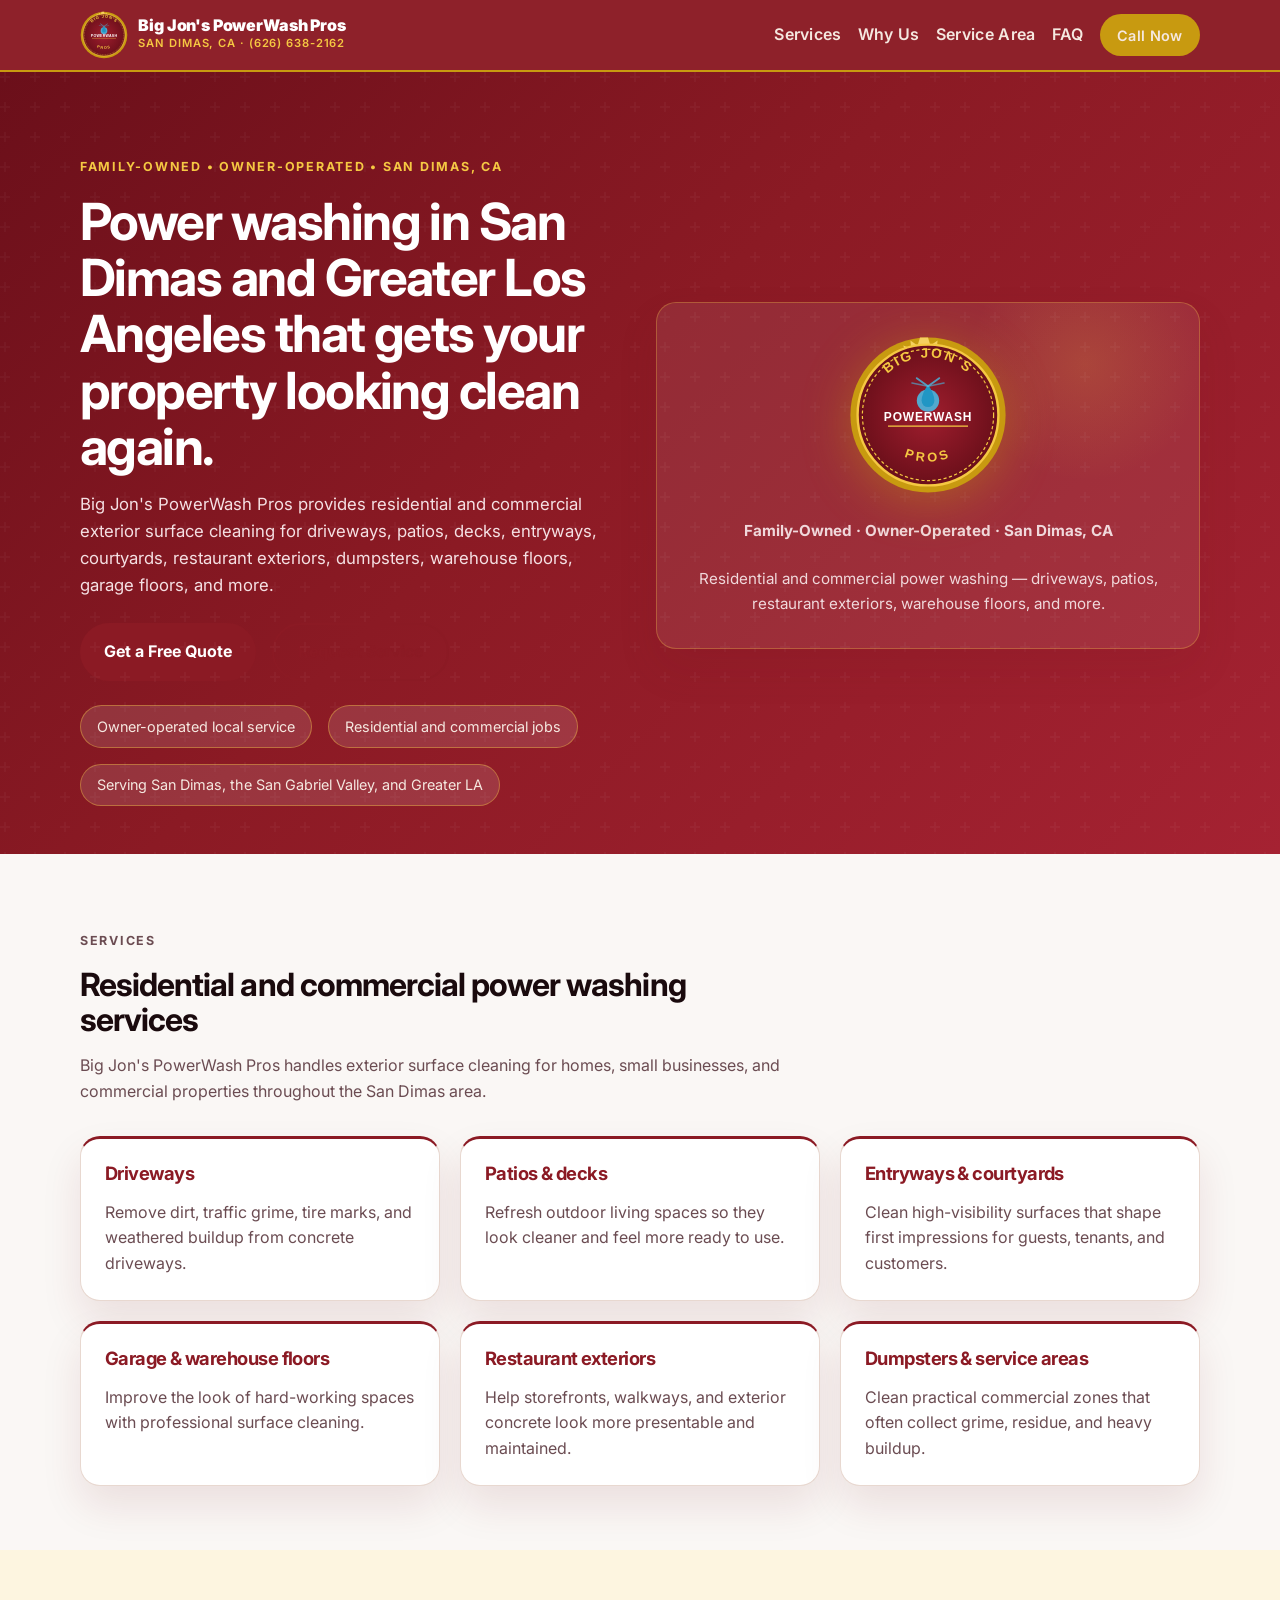
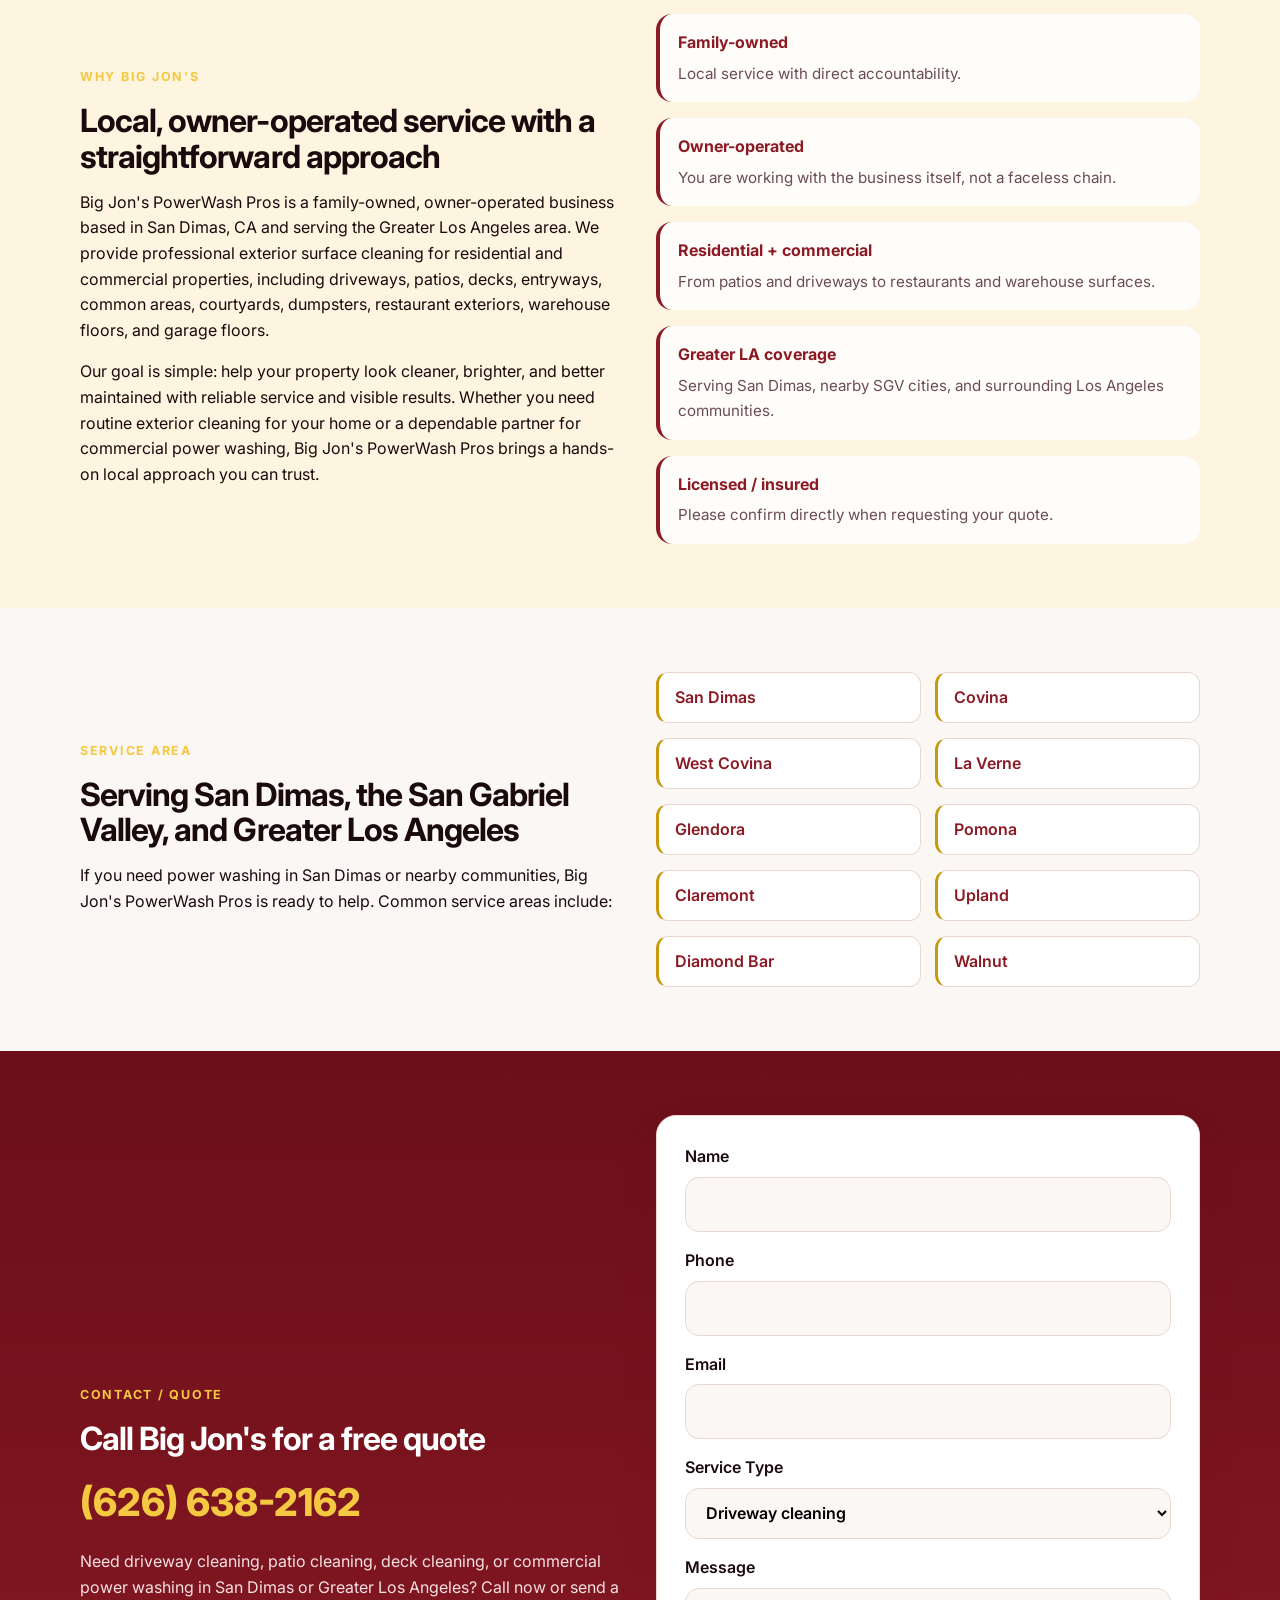
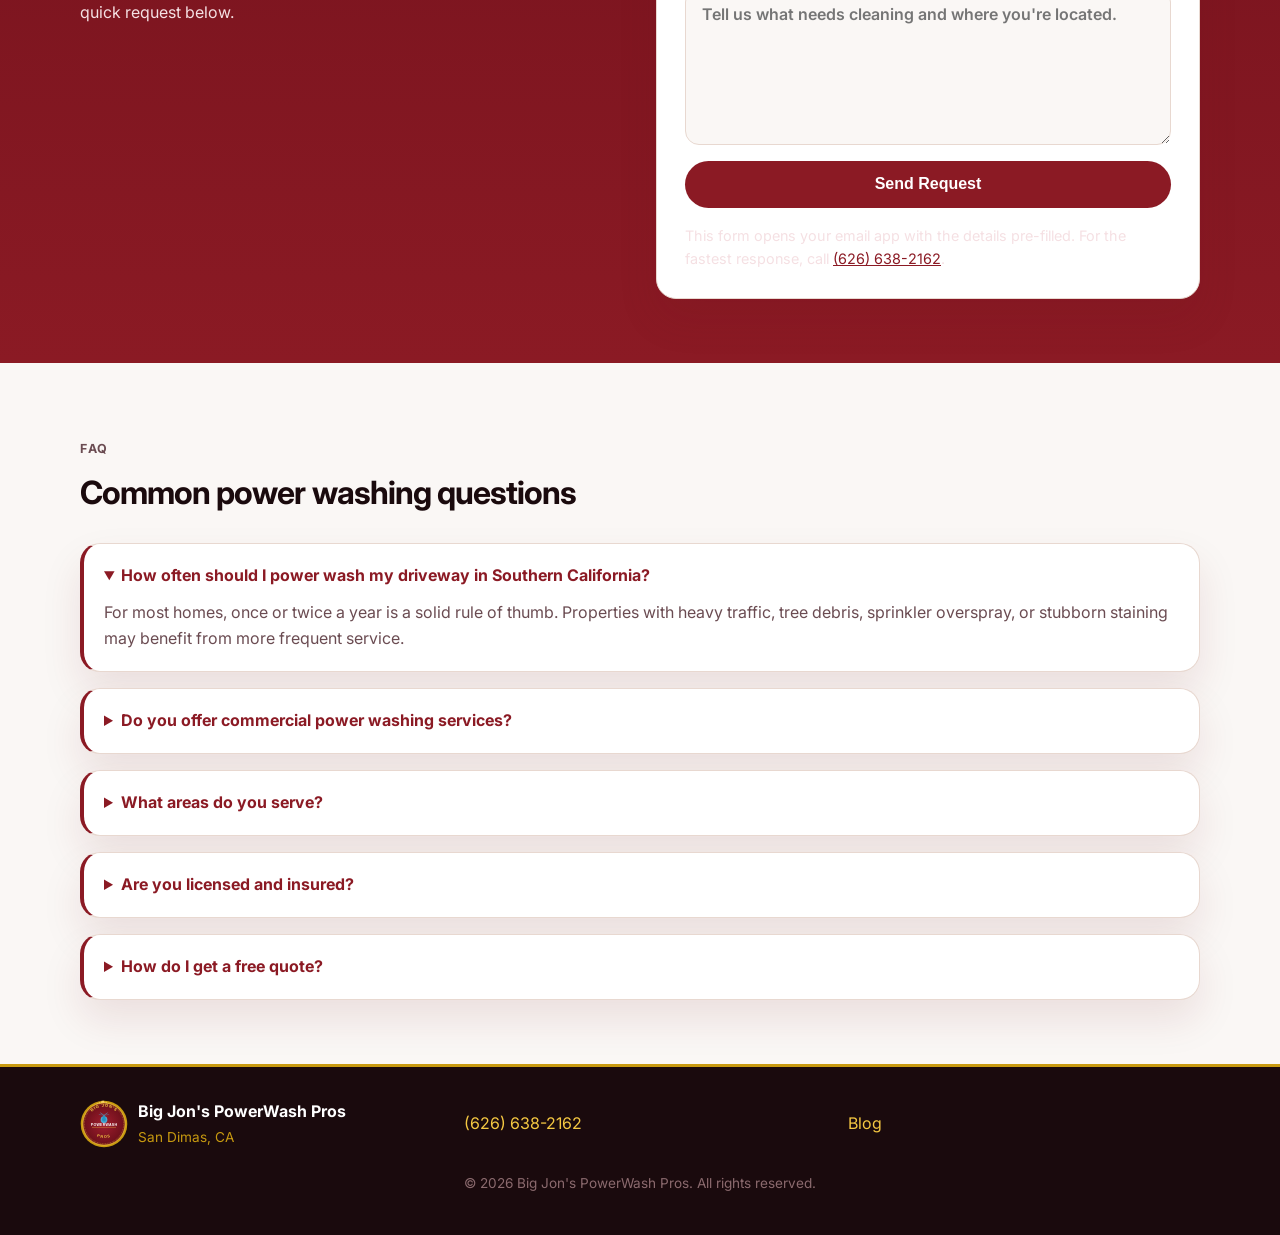
==== index.html @ 50096695 "Add logo and rebrand to maroon + gold color scheme - Added Big Jon's PowerWash Pros logo (SVG badge " ====
<!doctype html>
<html lang="en">
<head>
  <meta charset="utf-8">
  <meta name="viewport" content="width=device-width, initial-scale=1">
  <title>Power Washing San Dimas CA | Big Jon's PowerWash Pros</title>
  <meta name="description" content="Big Jon's PowerWash Pros provides owner-operated residential and commercial power washing in San Dimas, the San Gabriel Valley, and Greater Los Angeles. Call for a free quote.">
  <meta name="robots" content="index,follow">
  <meta property="og:title" content="Power Washing San Dimas CA | Big Jon's PowerWash Pros">
  <meta property="og:description" content="Family-owned, owner-operated power washing for homes and businesses in San Dimas, the San Gabriel Valley, and Greater Los Angeles.">
  <meta property="og:type" content="website">
  <meta property="og:url" content="https://bigjons-powerwash-pros.vercel.app/">
  <link rel="canonical" href="https://bigjons-powerwash-pros.vercel.app/">
  <link rel="preconnect" href="https://fonts.googleapis.com">
  <link rel="preconnect" href="https://fonts.gstatic.com" crossorigin>
  <link href="https://fonts.googleapis.com/css2?family=Inter:wght@400;500;600;700;800&display=swap" rel="stylesheet">
  <link rel="stylesheet" href="/styles.css">
  <script type="application/ld+json">
  {
    "@context": "https://schema.org",
    "@type": "LocalBusiness",
    "name": "Big Jon's PowerWash Pros",
    "image": "https://bigjons-powerwash-pros.vercel.app/og-image.svg",
    "telephone": "+1-626-638-2162",
    "address": {
      "@type": "PostalAddress",
      "addressLocality": "San Dimas",
      "addressRegion": "CA",
      "addressCountry": "US"
    },
    "geo": {
      "@type": "GeoCoordinates",
      "latitude": 34.1067,
      "longitude": -117.8067
    },
    "areaServed": [
      "San Dimas",
      "San Gabriel Valley",
      "Greater Los Angeles",
      "Covina",
      "West Covina",
      "La Verne",
      "Glendora",
      "Pomona",
      "Claremont",
      "Upland",
      "Diamond Bar",
      "Walnut"
    ],
    "serviceType": [
      "Residential power washing",
      "Commercial power washing",
      "Driveway cleaning",
      "Patio cleaning",
      "Deck cleaning",
      "Entryway cleaning",
      "Courtyard cleaning",
      "Dumpster pad cleaning",
      "Restaurant exterior cleaning",
      "Warehouse floor cleaning",
      "Garage floor cleaning",
      "Interior and exterior surface cleaning"
    ],
    "url": "https://bigjons-powerwash-pros.vercel.app/"
  }
  </script>
</head>
<body>
  <header class="site-header">
    <div class="container nav">
      <a class="brand" href="/">
        <img src="/logo.svg" alt="Big Jon's PowerWash Pros logo" class="brand-logo">
        <span class="brand-text">
          <span class="brand-name">Big Jon's PowerWash Pros</span>
          <span class="brand-tagline">San Dimas, CA · (626) 638-2162</span>
        </span>
      </a>
      <nav>
        <a href="#services">Services</a>
        <a href="#why-us">Why Us</a>
        <a href="#service-area">Service Area</a>
        <a href="#faq">FAQ</a>
        <a class="button button-small button-nav" href="tel:+16266382162">Call Now</a>
      </nav>
    </div>
  </header>

  <main>
    <section class="hero">
      <div class="container hero-grid">
        <div>
          <p class="eyebrow">Family-owned • Owner-operated • San Dimas, CA</p>
          <h1>Power washing in San Dimas and Greater Los Angeles that gets your property looking clean again.</h1>
          <p class="hero-copy">Big Jon's PowerWash Pros provides residential and commercial exterior surface cleaning for driveways, patios, decks, entryways, courtyards, restaurant exteriors, dumpsters, warehouse floors, garage floors, and more.</p>
          <div class="hero-actions">
            <a class="button" href="tel:+16266382162">Get a Free Quote</a>
            <a class="button button-secondary" href="#contact">Request Service</a>
          </div>
          <ul class="hero-points">
            <li>Owner-operated local service</li>
            <li>Residential and commercial jobs</li>
            <li>Serving San Dimas, the San Gabriel Valley, and Greater LA</li>
          </ul>
        </div>
        <div class="hero-card" aria-label="Big Jon's PowerWash Pros logo and service overview">
          <div class="spray"></div>
          <img src="/logo.svg" alt="Big Jon's PowerWash Pros" class="hero-logo-large">
          <p class="card-label">Family-Owned · Owner-Operated · San Dimas, CA</p>
          <p>Residential and commercial power washing — driveways, patios, restaurant exteriors, warehouse floors, and more.</p>
        </div>
      </div>
    </section>

    <section class="section" id="services">
      <div class="container">
        <div class="section-heading">
          <p class="eyebrow">Services</p>
          <h2>Residential and commercial power washing services</h2>
          <p>Big Jon's PowerWash Pros handles exterior surface cleaning for homes, small businesses, and commercial properties throughout the San Dimas area.</p>
        </div>
        <div class="card-grid">
          <article class="service-card"><h3>Driveways</h3><p>Remove dirt, traffic grime, tire marks, and weathered buildup from concrete driveways.</p></article>
          <article class="service-card"><h3>Patios &amp; decks</h3><p>Refresh outdoor living spaces so they look cleaner and feel more ready to use.</p></article>
          <article class="service-card"><h3>Entryways &amp; courtyards</h3><p>Clean high-visibility surfaces that shape first impressions for guests, tenants, and customers.</p></article>
          <article class="service-card"><h3>Garage &amp; warehouse floors</h3><p>Improve the look of hard-working spaces with professional surface cleaning.</p></article>
          <article class="service-card"><h3>Restaurant exteriors</h3><p>Help storefronts, walkways, and exterior concrete look more presentable and maintained.</p></article>
          <article class="service-card"><h3>Dumpsters &amp; service areas</h3><p>Clean practical commercial zones that often collect grime, residue, and heavy buildup.</p></article>
        </div>
      </div>
    </section>

    <section class="section accent" id="why-us">
      <div class="container two-column">
        <div>
          <p class="eyebrow">Why Big Jon's</p>
          <h2>Local, owner-operated service with a straightforward approach</h2>
          <p>Big Jon's PowerWash Pros is a family-owned, owner-operated business based in San Dimas, CA and serving the Greater Los Angeles area. We provide professional exterior surface cleaning for residential and commercial properties, including driveways, patios, decks, entryways, common areas, courtyards, dumpsters, restaurant exteriors, warehouse floors, and garage floors.</p>
          <p>Our goal is simple: help your property look cleaner, brighter, and better maintained with reliable service and visible results. Whether you need routine exterior cleaning for your home or a dependable partner for commercial power washing, Big Jon's PowerWash Pros brings a hands-on local approach you can trust.</p>
        </div>
        <div class="trust-list">
          <div><strong>Family-owned</strong><span>Local service with direct accountability.</span></div>
          <div><strong>Owner-operated</strong><span>You are working with the business itself, not a faceless chain.</span></div>
          <div><strong>Residential + commercial</strong><span>From patios and driveways to restaurants and warehouse surfaces.</span></div>
          <div><strong>Greater LA coverage</strong><span>Serving San Dimas, nearby SGV cities, and surrounding Los Angeles communities.</span></div>
          <div><strong>Licensed / insured</strong><span>Please confirm directly when requesting your quote.</span></div>
        </div>
      </div>
    </section>

    <section class="section" id="service-area">
      <div class="container two-column">
        <div>
          <p class="eyebrow">Service Area</p>
          <h2>Serving San Dimas, the San Gabriel Valley, and Greater Los Angeles</h2>
          <p>If you need power washing in San Dimas or nearby communities, Big Jon's PowerWash Pros is ready to help. Common service areas include:</p>
        </div>
        <ul class="city-list">
          <li>San Dimas</li>
          <li>Covina</li>
          <li>West Covina</li>
          <li>La Verne</li>
          <li>Glendora</li>
          <li>Pomona</li>
          <li>Claremont</li>
          <li>Upland</li>
          <li>Diamond Bar</li>
          <li>Walnut</li>
        </ul>
      </div>
    </section>

    <section class="section contact-section" id="contact">
      <div class="container two-column">
        <div>
          <p class="eyebrow">Contact / Quote</p>
          <h2>Call Big Jon's for a free quote</h2>
          <p class="contact-phone"><a href="tel:+16266382162">(626) 638-2162</a></p>
          <p>Need driveway cleaning, patio cleaning, deck cleaning, or commercial power washing in San Dimas or Greater Los Angeles? Call now or send a quick request below.</p>
        </div>
        <form id="quote-form" class="quote-form">
          <label>Name<input name="name" type="text" autocomplete="name" required></label>
          <label>Phone<input name="phone" type="tel" autocomplete="tel" required></label>
          <label>Email<input name="email" type="email" autocomplete="email"></label>
          <label>Service Type
            <select name="service">
              <option>Driveway cleaning</option>
              <option>Patio cleaning</option>
              <option>Deck cleaning</option>
              <option>Entryway cleaning</option>
              <option>Commercial power washing</option>
              <option>Restaurant exterior cleaning</option>
              <option>Warehouse / garage floor cleaning</option>
              <option>Other</option>
            </select>
          </label>
          <label>Message<textarea name="message" rows="5" placeholder="Tell us what needs cleaning and where you're located."></textarea></label>
          <button class="button" type="submit">Send Request</button>
          <p class="form-note">This form opens your email app with the details pre-filled. For the fastest response, call <a href="tel:+16266382162">(626) 638-2162</a>.</p>
        </form>
      </div>
    </section>

    <section class="section faq-section" id="faq">
      <div class="container">
        <div class="section-heading">
          <p class="eyebrow">FAQ</p>
          <h2>Common power washing questions</h2>
        </div>
        <div class="faq-list">
          <details open>
            <summary>How often should I power wash my driveway in Southern California?</summary>
            <p>For most homes, once or twice a year is a solid rule of thumb. Properties with heavy traffic, tree debris, sprinkler overspray, or stubborn staining may benefit from more frequent service.</p>
          </details>
          <details>
            <summary>Do you offer commercial power washing services?</summary>
            <p>Yes. Big Jon's PowerWash Pros handles commercial exterior surface cleaning, including courtyards, dumpsters, restaurant exteriors, warehouse floors, and garage floors.</p>
          </details>
          <details>
            <summary>What areas do you serve?</summary>
            <p>Service areas include San Dimas, the San Gabriel Valley, and surrounding Greater Los Angeles communities such as Covina, West Covina, La Verne, Glendora, Pomona, Claremont, Upland, Diamond Bar, and Walnut.</p>
          </details>
          <details>
            <summary>Are you licensed and insured?</summary>
            <p>Please confirm current licensing and insurance details directly when you request your quote so you have the latest information for your job.</p>
          </details>
          <details>
            <summary>How do I get a free quote?</summary>
            <p>Call <a href="tel:+16266382162">(626) 638-2162</a> for the fastest response, or use the contact form to open a pre-filled email request.</p>
          </details>
        </div>
      </div>
    </section>
  </main>

  <footer class="site-footer">
    <div class="container footer-grid">
      <div class="footer-brand">
        <img src="/logo.svg" alt="Big Jon's PowerWash Pros logo" class="footer-logo">
        <div class="footer-brand-text">
          <strong>Big Jon's PowerWash Pros</strong>
          <p>San Dimas, CA</p>
        </div>
      </div>
      <div>
        <a href="tel:+16266382162">(626) 638-2162</a>
      </div>
      <div>
        <a href="/blog/">Blog</a>
      </div>
    </div>
    <p class="copyright">© <span id="year"></span> Big Jon's PowerWash Pros. All rights reserved.</p>
  </footer>

  <script src="/script.js"></script>
</body>
</html>
---- styles.css ----
:root {
  --bg: #faf7f5;
  --surface: #ffffff;
  --text: #1a0a0d;
  --muted: #6b4c52;
  --brand: #8b1a24;
  --brand-dark: #6b0f1a;
  --brand-light: #a52232;
  --gold: #c89a10;
  --gold-light: #f5c842;
  --gold-pale: #fdf5e0;
  --accent: #fdf0e8;
  --line: #e8d8d0;
  --shadow: 0 20px 40px rgba(107, 15, 26, 0.10);
  --radius: 20px;
}
* { box-sizing: border-box; }
html { scroll-behavior: smooth; }
body { margin: 0; font-family: Inter, system-ui, sans-serif; color: var(--text); background: var(--bg); line-height: 1.6; }
a { color: inherit; }
.container { width: min(1120px, calc(100% - 2rem)); margin: 0 auto; }

/* ── Header ── */
.site-header { position: sticky; top: 0; z-index: 10; backdrop-filter: blur(18px); background: rgba(139,26,36,0.97); border-bottom: 2px solid var(--gold); }
.nav { display: flex; justify-content: space-between; align-items: center; gap: 1rem; padding: 0.7rem 0; }
.nav nav { display: flex; flex-wrap: wrap; gap: 1rem; align-items: center; }
.nav nav a { color: #f5e8e0; text-decoration: none; font-weight: 600; letter-spacing: 0.02em; }
.nav nav a:hover { color: var(--gold-light); }

/* Logo in nav */
.brand { text-decoration: none; display: flex; align-items: center; gap: 0.65rem; }
.brand-logo { width: 48px; height: 48px; flex-shrink: 0; }
.brand-text { display: flex; flex-direction: column; }
.brand-name { font-weight: 900; font-size: 1rem; letter-spacing: -0.01em; color: #ffffff; line-height: 1.1; }
.brand-tagline { font-size: 0.7rem; font-weight: 600; color: var(--gold-light); letter-spacing: 0.08em; text-transform: uppercase; }

/* ── Buttons ── */
.button { display: inline-flex; align-items: center; justify-content: center; padding: 0.9rem 1.5rem; background: var(--brand); color: white; text-decoration: none; border-radius: 999px; border: none; font-weight: 700; cursor: pointer; font-size: 1rem; transition: background 0.15s; }
.button:hover { background: var(--brand-dark); }
.button-gold { background: var(--gold); color: #1a0a0d; }
.button-gold:hover { background: var(--gold-light); }
.button-secondary { background: transparent; color: var(--brand); border: 2px solid var(--brand); }
.button-secondary:hover { background: var(--brand); color: white; }
.button-small { padding: 0.6rem 1.1rem; font-size: 0.9rem; }
.button-nav { background: var(--gold); color: #1a0a0d; font-weight: 800; }
.button-nav:hover { background: var(--gold-light); }

/* ── Hero ── */
.hero { padding: 4.5rem 0 3rem; background: linear-gradient(135deg, #6b0f1a 0%, #8b1a24 45%, #a52232 100%); color: white; position: relative; overflow: hidden; }
.hero::before { content: ''; position: absolute; inset: 0; background: url("data:image/svg+xml,%3Csvg width='60' height='60' viewBox='0 0 60 60' xmlns='http://www.w3.org/2000/svg'%3E%3Cg fill='none' fill-rule='evenodd'%3E%3Cg fill='%23ffffff' fill-opacity='0.03'%3E%3Cpath d='M36 34v-4h-2v4h-4v2h4v4h2v-4h4v-2h-4zm0-30V0h-2v4h-4v2h4v4h2V6h4V4h-4zM6 34v-4H4v4H0v2h4v4h2v-4h4v-2H6zM6 4V0H4v4H0v2h4v4h2V6h4V4H6z'/%3E%3C/g%3E%3C/g%3E%3C/svg%3E"); }
.hero-grid, .two-column, .footer-grid { display: grid; gap: 2rem; }
.hero-grid, .two-column { grid-template-columns: repeat(2, minmax(0,1fr)); align-items: center; }
.eyebrow { text-transform: uppercase; letter-spacing: 0.14em; font-size: 0.78rem; font-weight: 700; color: var(--gold-light); margin-bottom: 1rem; }
h1, h2, h3 { line-height: 1.1; letter-spacing: -0.03em; margin: 0 0 1rem; }
h1 { font-size: clamp(2.2rem, 4vw, 4rem); color: white; }
h2 { font-size: clamp(1.8rem, 2.5vw, 2.6rem); }
h3 { font-size: 1.15rem; }
.hero-copy { color: #f5e0e3; font-size: 1.05rem; }
.hero-actions, .hero-points { display: flex; flex-wrap: wrap; gap: 1rem; }
.hero-actions { margin-top: 1.5rem; }
.hero-points { list-style: none; padding: 0; margin: 1.5rem 0 0; }
.hero-points li { background: rgba(255,255,255,0.12); border: 1px solid rgba(245,200,66,0.4); border-radius: 999px; padding: 0.55rem 1rem; color: #f5e8e0; font-size: 0.9rem; }

/* Hero card (right side) */
.hero-card { background: rgba(255,255,255,0.08); border: 1px solid rgba(245,200,66,0.3); border-radius: var(--radius); box-shadow: var(--shadow); padding: 2rem; min-height: 340px; position: relative; overflow: hidden; display: flex; flex-direction: column; align-items: center; justify-content: center; gap: 1.5rem; }
.hero-logo-large { width: 160px; height: 160px; filter: drop-shadow(0 8px 24px rgba(200,154,16,0.4)); }
.spray { position: absolute; inset: -20% auto auto 55%; width: 260px; height: 260px; background: radial-gradient(circle, rgba(245,200,66,0.15), transparent 64%); transform: rotate(22deg); }
.card-label { font-weight: 700; color: var(--gold-light); font-size: 1rem; margin: 0; text-align: center; }
.hero-card h2 { color: white; font-size: 1.2rem; text-align: center; margin: 0; }
.hero-card p { color: #f0d8db; text-align: center; margin: 0; font-size: 0.95rem; }

/* ── Sections ── */
.section { padding: 4rem 0; }
.section-heading { max-width: 700px; margin-bottom: 2rem; }
.section-heading p { color: var(--muted); }
.card-grid { display: grid; grid-template-columns: repeat(3, minmax(0,1fr)); gap: 1.25rem; }
.service-card { background: var(--surface); border: 1px solid var(--line); border-radius: var(--radius); box-shadow: var(--shadow); padding: 1.5rem; border-top: 3px solid var(--brand); transition: transform 0.15s, box-shadow 0.15s; }
.service-card:hover { transform: translateY(-2px); box-shadow: 0 24px 48px rgba(107,15,26,0.14); }
.service-card h3 { color: var(--brand); }
.service-card p { color: var(--muted); margin: 0; }

/* ── Why Us (accent) ── */
.accent { background: var(--gold-pale); }
.trust-list { display: grid; gap: 1rem; }
.trust-list div { background: rgba(255,255,255,0.85); padding: 1rem 1.1rem; border-radius: 16px; border-left: 4px solid var(--brand); }
.trust-list strong { display: block; margin-bottom: 0.3rem; color: var(--brand); }
.trust-list span { color: var(--muted); font-size: 0.95rem; }

/* ── Service area ── */
.city-list { display: grid; grid-template-columns: repeat(2, minmax(0,1fr)); gap: 0.9rem; list-style: none; padding: 0; margin: 0; }
.city-list li { background: white; padding: 0.75rem 1rem; border-radius: 12px; border: 1px solid var(--line); font-weight: 600; color: var(--brand); border-left: 3px solid var(--gold); }

/* ── Contact ── */
.contact-section { background: linear-gradient(180deg, #6b0f1a 0%, #8b1a24 100%); color: white; }
.contact-section .eyebrow { color: var(--gold-light); }
.contact-section h2 { color: white; }
.contact-phone a { font-size: clamp(1.8rem, 3vw, 2.5rem); font-weight: 800; text-decoration: none; color: var(--gold-light); }
.contact-phone a:hover { color: white; }
.contact-section p { color: #f5e0e3; }
.quote-form { background: white; border: 1px solid var(--line); border-radius: var(--radius); box-shadow: var(--shadow); padding: 1.75rem; display: grid; gap: 1rem; }
.quote-form label { display: grid; gap: 0.45rem; font-weight: 600; color: var(--text); }
.quote-form input, .quote-form textarea, .quote-form select { width: 100%; border: 1px solid var(--line); border-radius: 14px; padding: 0.85rem 1rem; font: inherit; background: #faf7f5; }
.quote-form input:focus, .quote-form textarea:focus, .quote-form select:focus { outline: 2px solid var(--brand); border-color: var(--brand); }
.form-note { font-size: 0.9rem; color: var(--muted); margin: 0; }
.form-note a { color: var(--brand); }

/* ── FAQ ── */
.faq-section { background: var(--bg); }
.faq-list { display: grid; gap: 1rem; }
.faq-list details { background: var(--surface); border: 1px solid var(--line); border-radius: var(--radius); box-shadow: var(--shadow); padding: 1.2rem 1.25rem; border-left: 4px solid var(--brand); }
.faq-list summary { cursor: pointer; font-weight: 700; color: var(--brand); }
.faq-list p { color: var(--muted); margin: 0.75rem 0 0; }

/* ── Footer ── */
.site-footer { padding: 2rem 0 2.5rem; background: #1a0a0d; color: #f5e8e0; border-top: 3px solid var(--gold); }
.footer-grid { grid-template-columns: repeat(3, minmax(0,1fr)); align-items: center; }
.footer-brand { display: flex; align-items: center; gap: 0.6rem; }
.footer-logo { width: 48px; height: 48px; }
.footer-brand-text strong { font-size: 1rem; color: white; }
.footer-brand-text p { margin: 0.2rem 0 0; font-size: 0.85rem; color: #c89a10; }
.site-footer a { color: var(--gold-light); text-decoration: none; }
.site-footer a:hover { color: white; }
.copyright { text-align: center; color: #8b6a6e; margin: 1.5rem 0 0; font-size: 0.85rem; }

/* ── Blog ── */
.blog-post { background: var(--surface); border: 1px solid var(--line); border-radius: var(--radius); box-shadow: var(--shadow); padding: 2rem; max-width: 800px; }

/* ── Responsive ── */
@media (max-width: 860px) {
  .hero-grid, .two-column, .card-grid, .footer-grid { grid-template-columns: 1fr; }
  .nav { flex-direction: column; align-items: flex-start; }
  .city-list { grid-template-columns: 1fr; }
  .hero { padding-top: 2.5rem; }
  .hero-logo-large { width: 120px; height: 120px; }
}
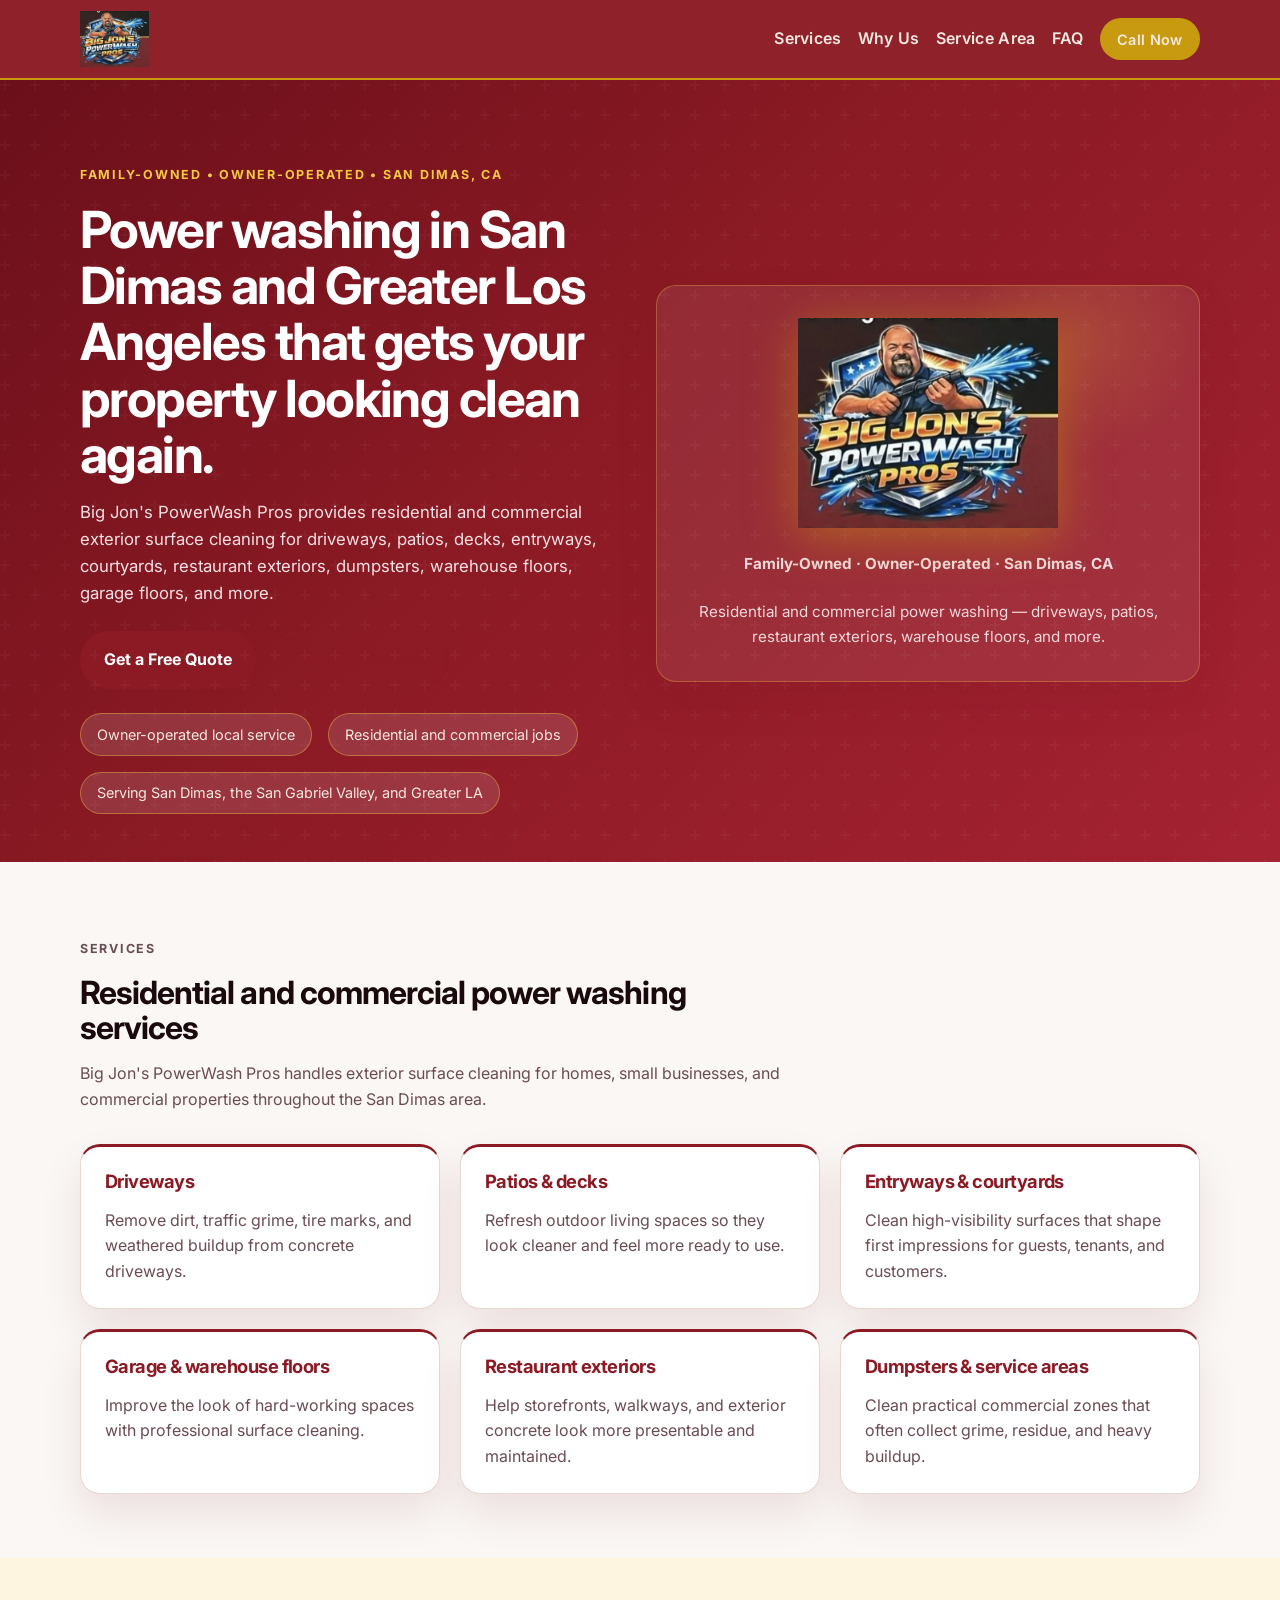
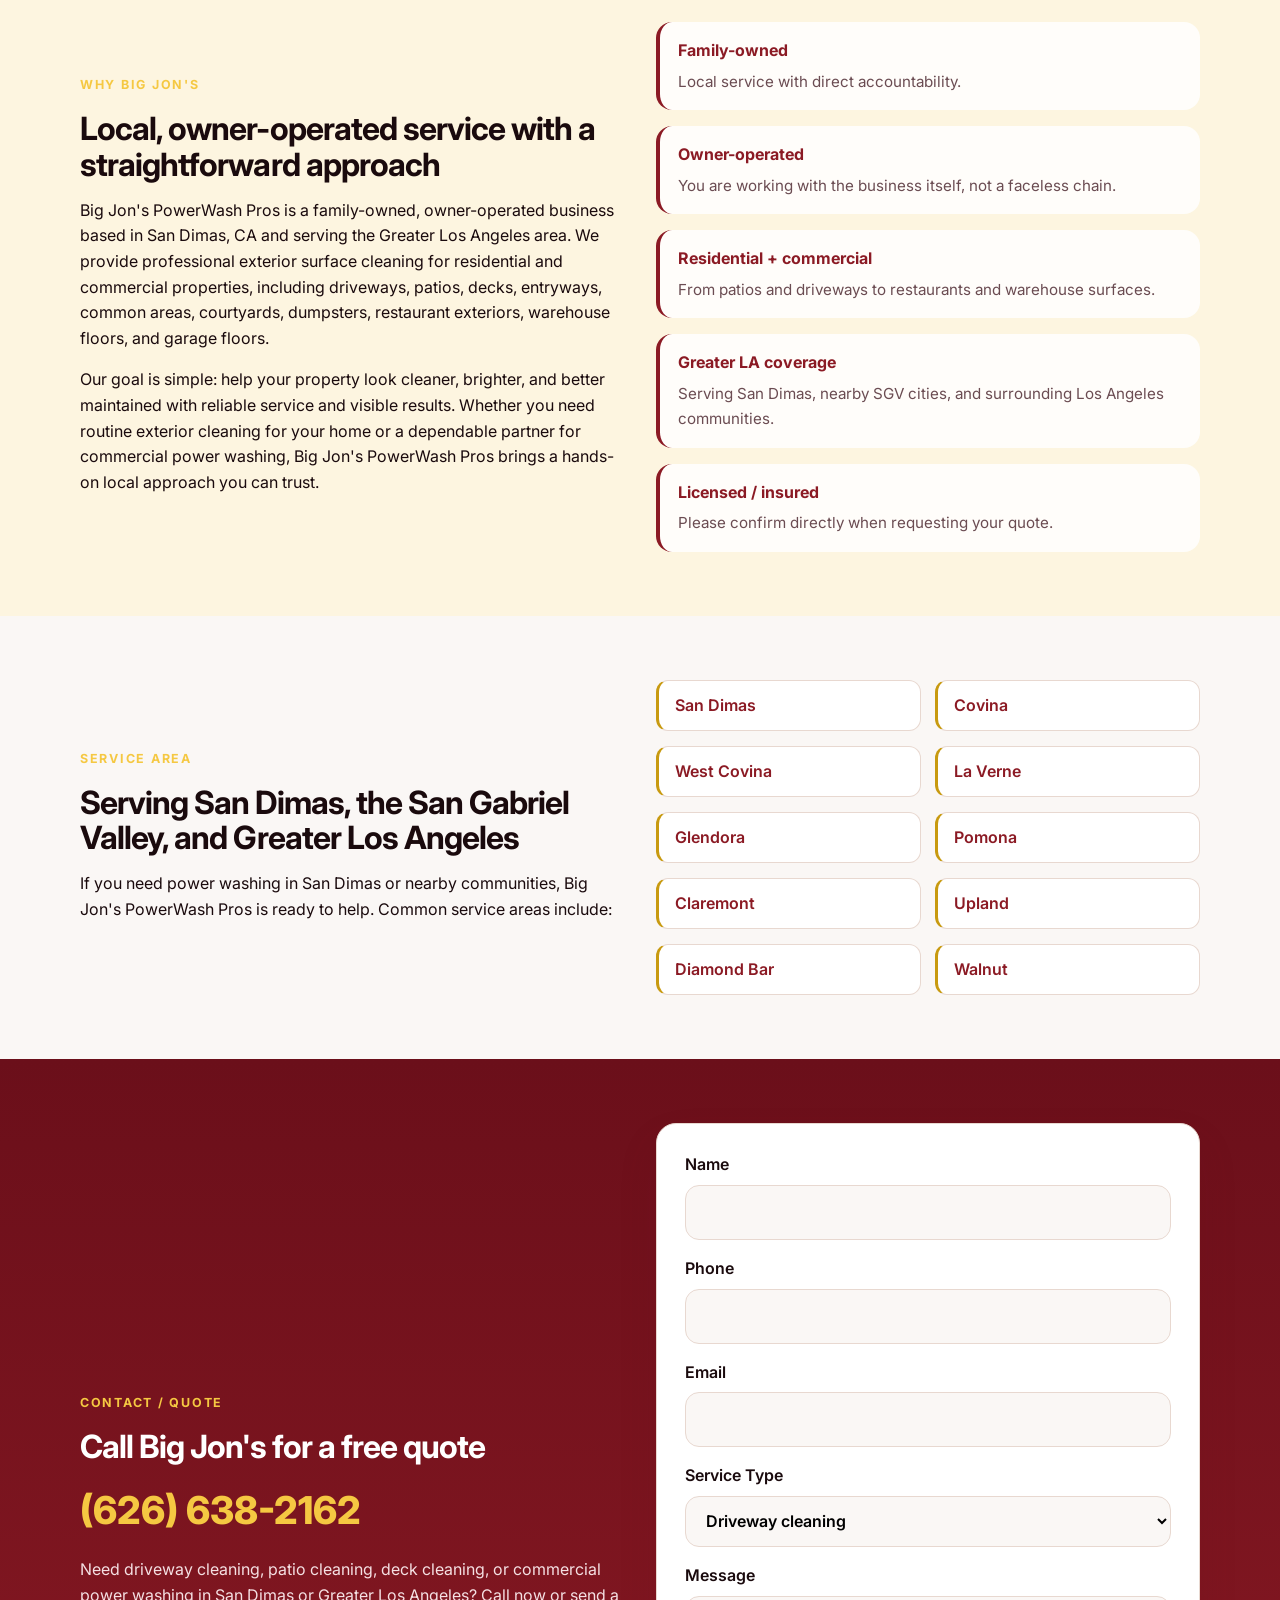
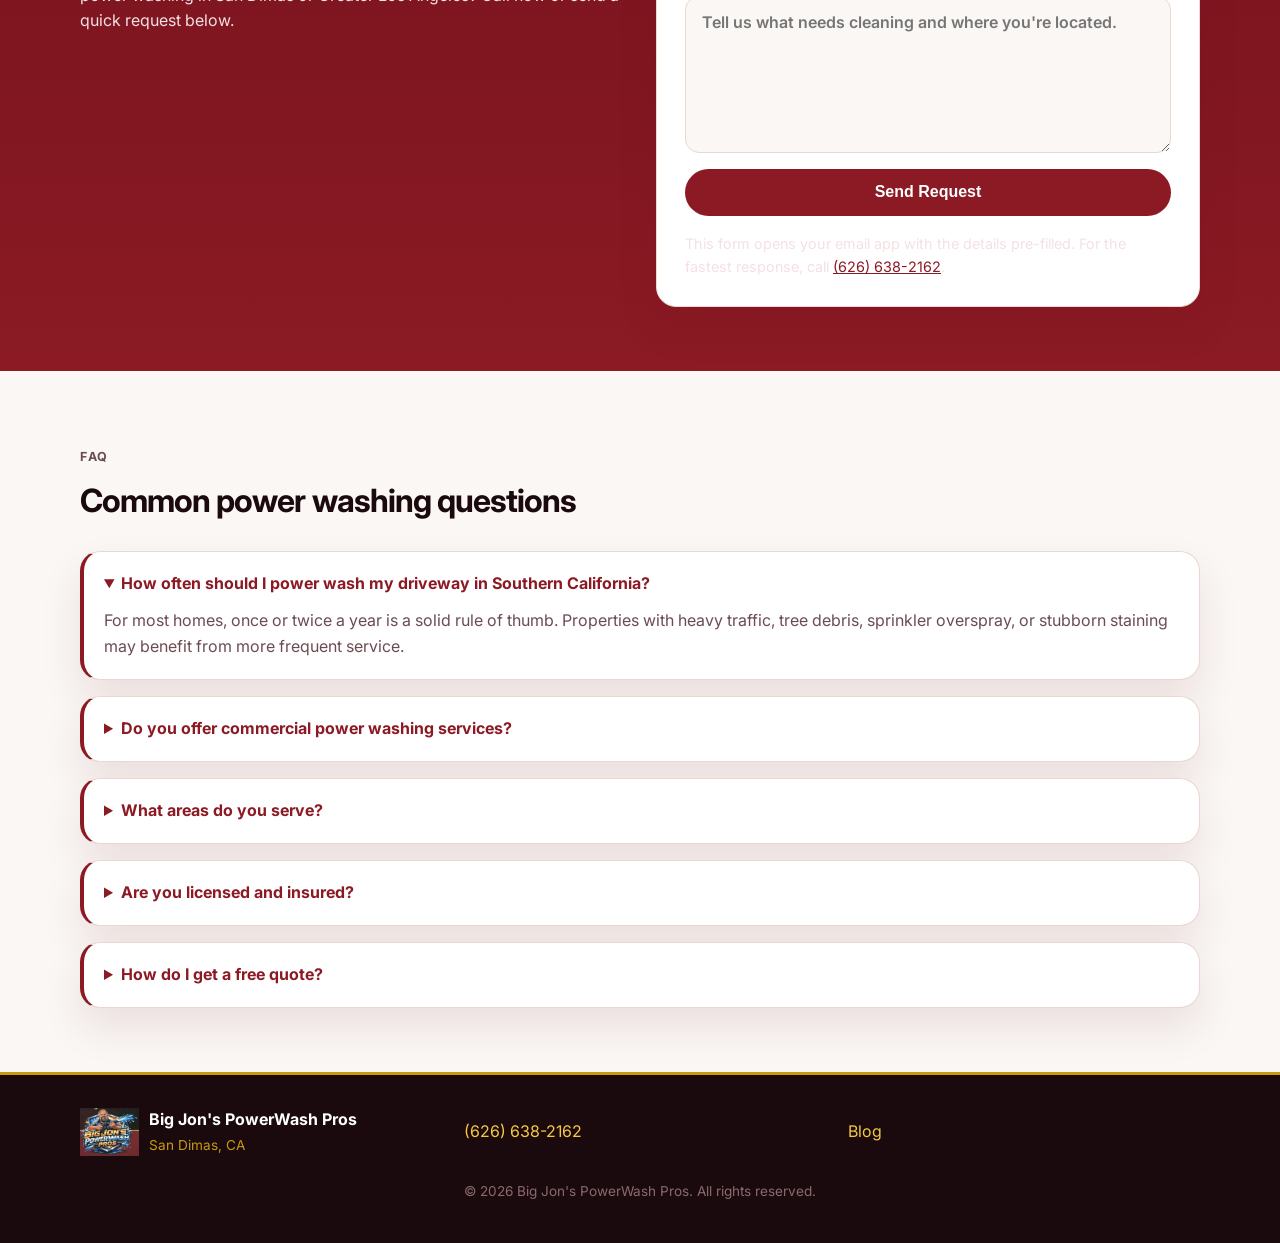
==== commit 5d5f3d6a: "Replace SVG placeholder with real Big Jon's logo PNG - Added the actual Big Jon's PowerWash Pros log" ====
--- a/index.html
+++ b/index.html
@@ -69,11 +69,7 @@
   <header class="site-header">
     <div class="container nav">
       <a class="brand" href="/">
-        <img src="/logo.svg" alt="Big Jon's PowerWash Pros logo" class="brand-logo">
-        <span class="brand-text">
-          <span class="brand-name">Big Jon's PowerWash Pros</span>
-          <span class="brand-tagline">San Dimas, CA · (626) 638-2162</span>
-        </span>
+        <img src="/logo.png" alt="Big Jon's PowerWash Pros" class="brand-logo">
       </a>
       <nav>
         <a href="#services">Services</a>
@@ -104,7 +100,7 @@
         </div>
         <div class="hero-card" aria-label="Big Jon's PowerWash Pros logo and service overview">
           <div class="spray"></div>
-          <img src="/logo.svg" alt="Big Jon's PowerWash Pros" class="hero-logo-large">
+          <img src="/logo.png" alt="Big Jon's PowerWash Pros" class="hero-logo-large">
           <p class="card-label">Family-Owned · Owner-Operated · San Dimas, CA</p>
           <p>Residential and commercial power washing — driveways, patios, restaurant exteriors, warehouse floors, and more.</p>
         </div>
@@ -235,7 +231,7 @@
   <footer class="site-footer">
     <div class="container footer-grid">
       <div class="footer-brand">
-        <img src="/logo.svg" alt="Big Jon's PowerWash Pros logo" class="footer-logo">
+        <img src="/logo.png" alt="Big Jon's PowerWash Pros logo" class="footer-logo">
         <div class="footer-brand-text">
           <strong>Big Jon's PowerWash Pros</strong>
           <p>San Dimas, CA</p>
--- a/styles.css
+++ b/styles.css
@@ -28,8 +28,8 @@
 .nav nav a:hover { color: var(--gold-light); }
 
 /* Logo in nav */
-.brand { text-decoration: none; display: flex; align-items: center; gap: 0.65rem; }
-.brand-logo { width: 48px; height: 48px; flex-shrink: 0; }
+.brand { text-decoration: none; display: flex; align-items: center; }
+.brand-logo { height: 56px; width: auto; flex-shrink: 0; }
 .brand-text { display: flex; flex-direction: column; }
 .brand-name { font-weight: 900; font-size: 1rem; letter-spacing: -0.01em; color: #ffffff; line-height: 1.1; }
 .brand-tagline { font-size: 0.7rem; font-weight: 600; color: var(--gold-light); letter-spacing: 0.08em; text-transform: uppercase; }
@@ -63,7 +63,7 @@
 
 /* Hero card (right side) */
 .hero-card { background: rgba(255,255,255,0.08); border: 1px solid rgba(245,200,66,0.3); border-radius: var(--radius); box-shadow: var(--shadow); padding: 2rem; min-height: 340px; position: relative; overflow: hidden; display: flex; flex-direction: column; align-items: center; justify-content: center; gap: 1.5rem; }
-.hero-logo-large { width: 160px; height: 160px; filter: drop-shadow(0 8px 24px rgba(200,154,16,0.4)); }
+.hero-logo-large { width: 260px; height: auto; filter: drop-shadow(0 8px 24px rgba(200,154,16,0.5)); }
 .spray { position: absolute; inset: -20% auto auto 55%; width: 260px; height: 260px; background: radial-gradient(circle, rgba(245,200,66,0.15), transparent 64%); transform: rotate(22deg); }
 .card-label { font-weight: 700; color: var(--gold-light); font-size: 1rem; margin: 0; text-align: center; }
 .hero-card h2 { color: white; font-size: 1.2rem; text-align: center; margin: 0; }
@@ -115,7 +115,7 @@
 .site-footer { padding: 2rem 0 2.5rem; background: #1a0a0d; color: #f5e8e0; border-top: 3px solid var(--gold); }
 .footer-grid { grid-template-columns: repeat(3, minmax(0,1fr)); align-items: center; }
 .footer-brand { display: flex; align-items: center; gap: 0.6rem; }
-.footer-logo { width: 48px; height: 48px; }
+.footer-logo { height: 48px; width: auto; }
 .footer-brand-text strong { font-size: 1rem; color: white; }
 .footer-brand-text p { margin: 0.2rem 0 0; font-size: 0.85rem; color: #c89a10; }
 .site-footer a { color: var(--gold-light); text-decoration: none; }
@@ -131,5 +131,5 @@
   .nav { flex-direction: column; align-items: flex-start; }
   .city-list { grid-template-columns: 1fr; }
   .hero { padding-top: 2.5rem; }
-  .hero-logo-large { width: 120px; height: 120px; }
+  .hero-logo-large { width: 200px; height: auto; }
 }
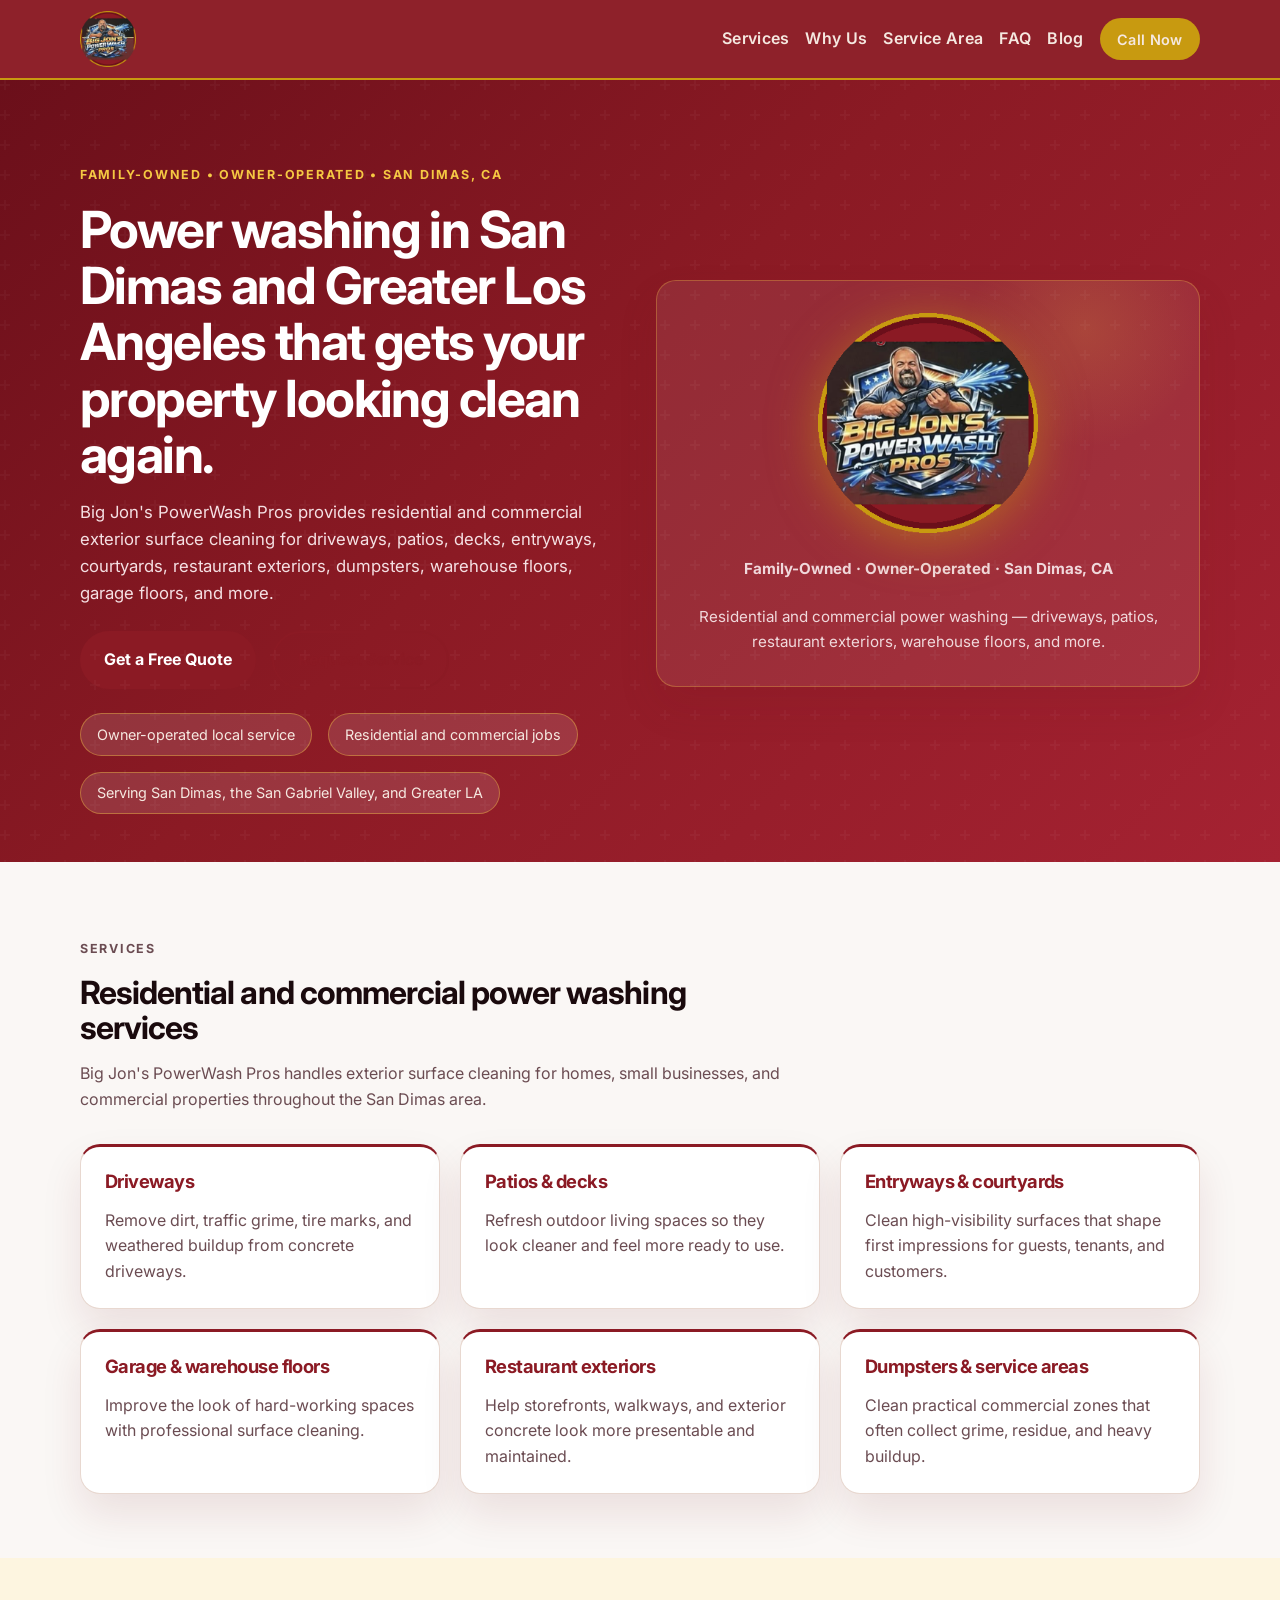
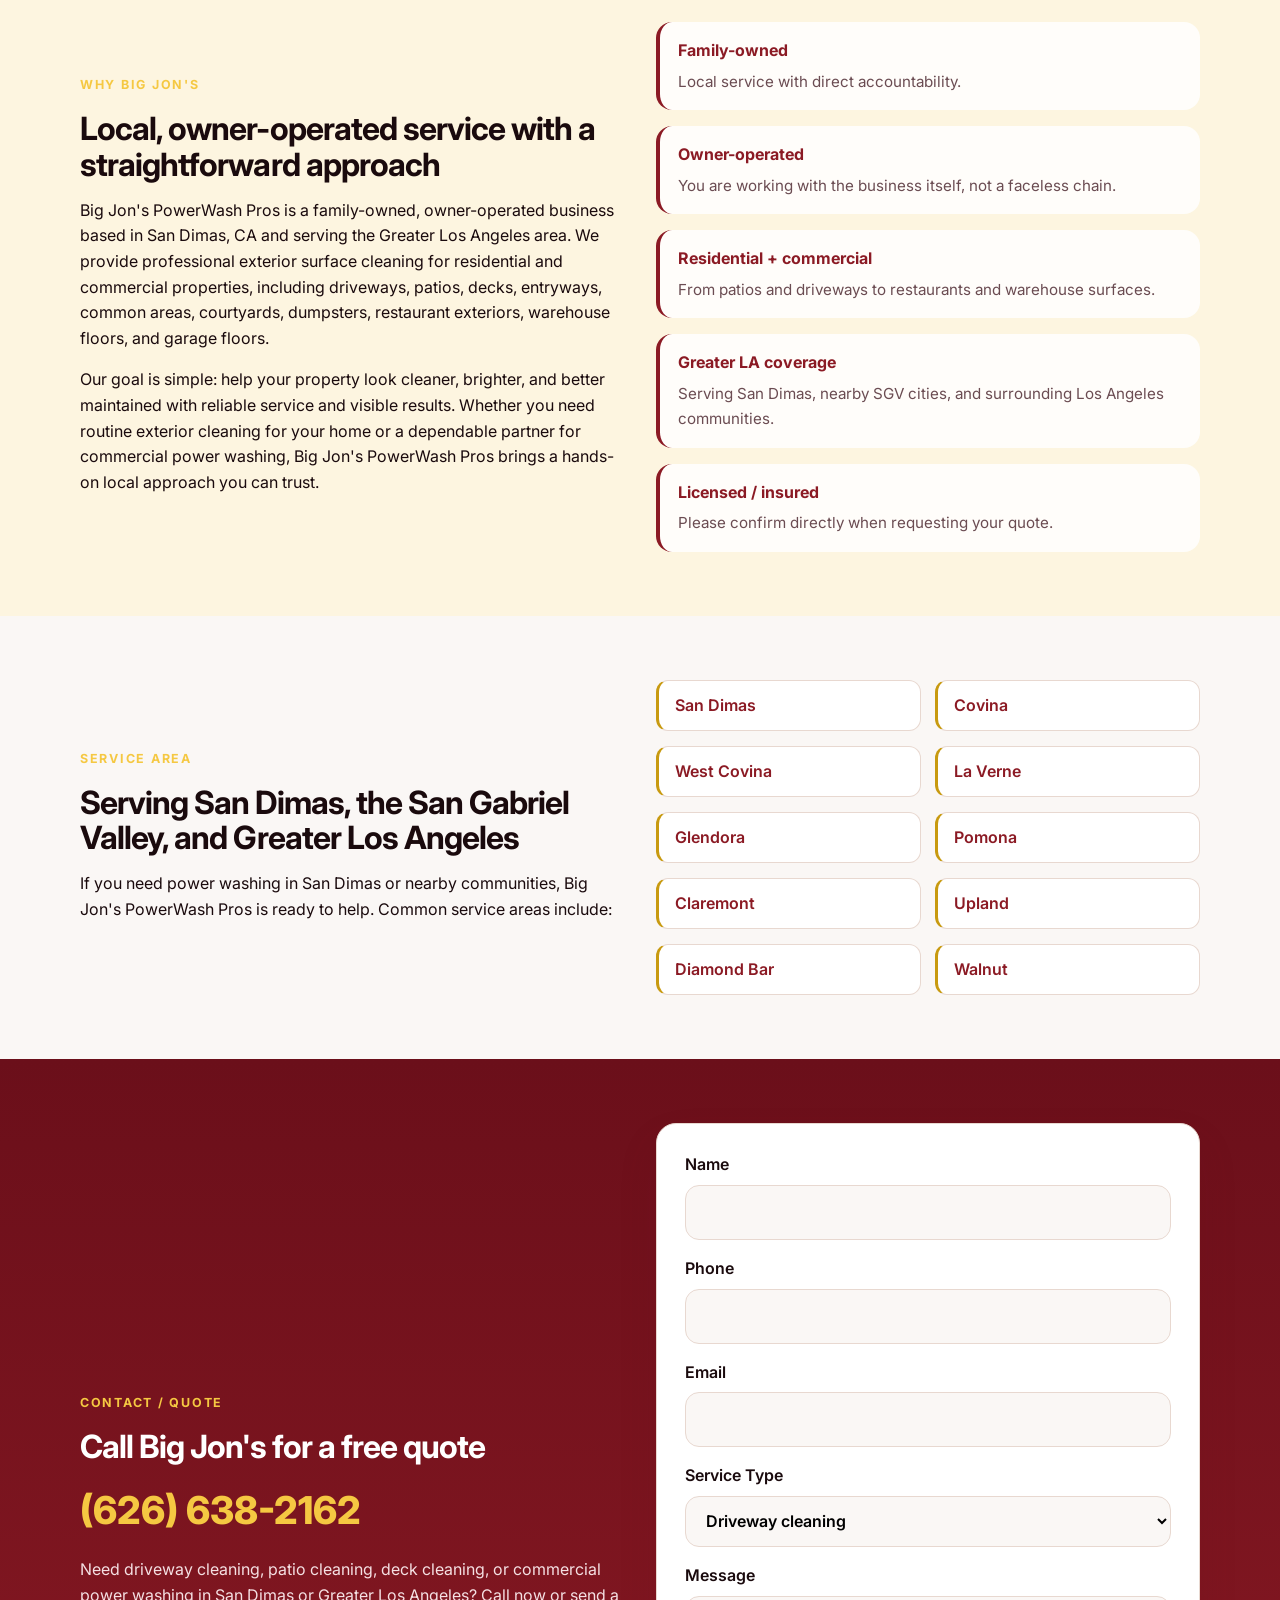
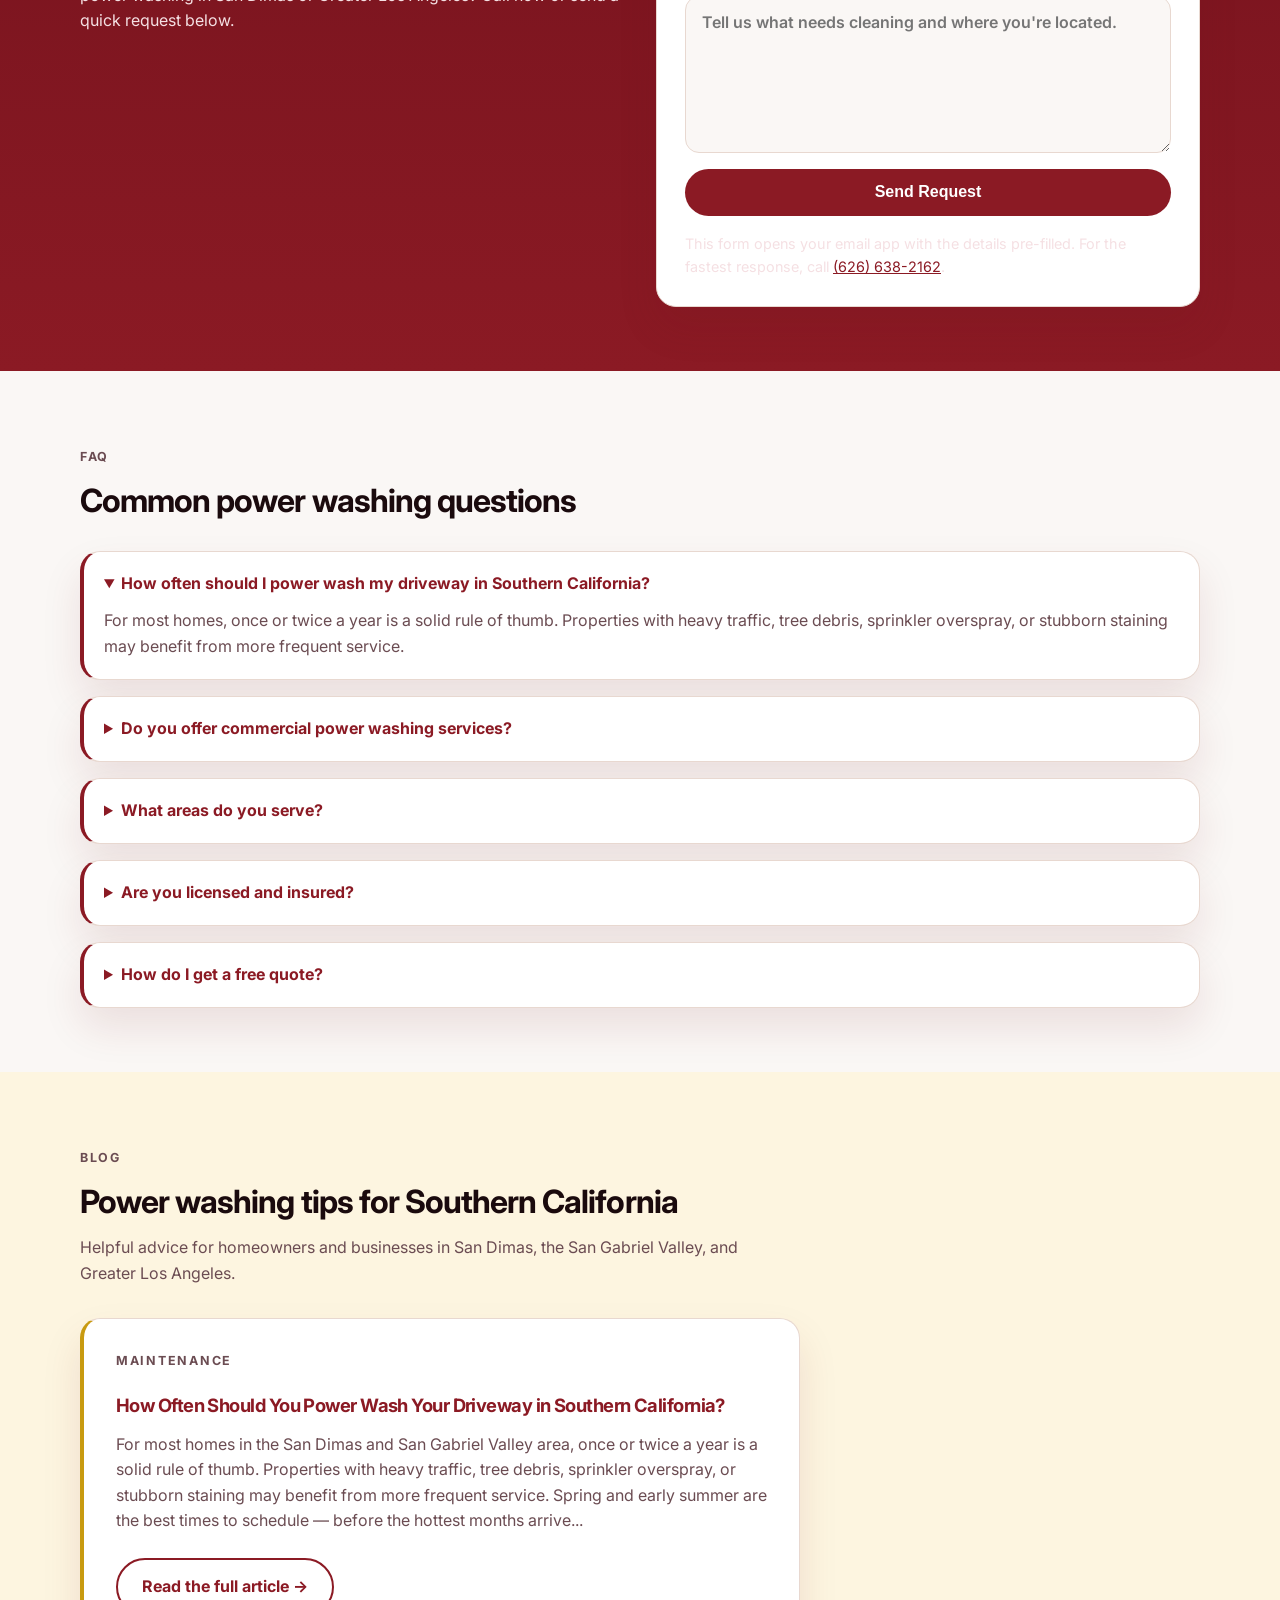
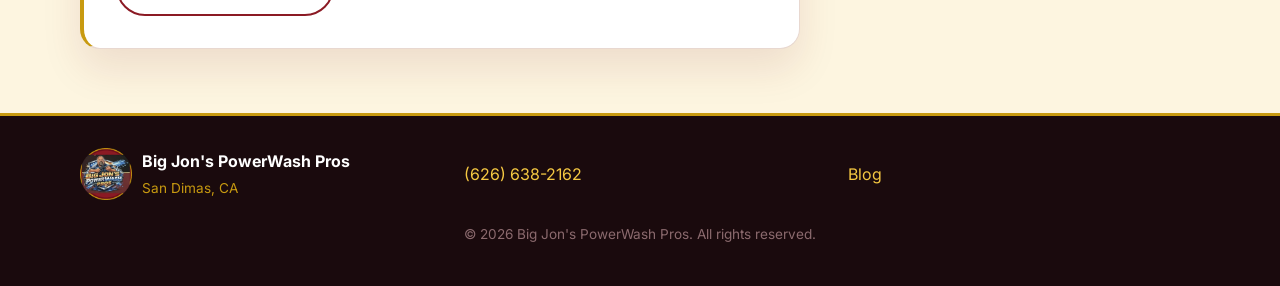
==== commit 0b398927: "Add Blog to nav and blog preview section on homepage - Blog link added to sticky nav (alongside Serv" ====
--- a/index.html
+++ b/index.html
@@ -76,6 +76,7 @@
         <a href="#why-us">Why Us</a>
         <a href="#service-area">Service Area</a>
         <a href="#faq">FAQ</a>
+        <a href="/blog/">Blog</a>
         <a class="button button-small button-nav" href="tel:+16266382162">Call Now</a>
       </nav>
     </div>
@@ -226,6 +227,21 @@
         </div>
       </div>
     </section>
+    <section class="section blog-preview-section" id="blog">
+      <div class="container">
+        <div class="section-heading">
+          <p class="eyebrow">Blog</p>
+          <h2>Power washing tips for Southern California</h2>
+          <p>Helpful advice for homeowners and businesses in San Dimas, the San Gabriel Valley, and Greater Los Angeles.</p>
+        </div>
+        <div class="blog-preview-card">
+          <p class="eyebrow">Maintenance</p>
+          <h3><a href="/blog/">How Often Should You Power Wash Your Driveway in Southern California?</a></h3>
+          <p>For most homes in the San Dimas and San Gabriel Valley area, once or twice a year is a solid rule of thumb. Properties with heavy traffic, tree debris, sprinkler overspray, or stubborn staining may benefit from more frequent service. Spring and early summer are the best times to schedule — before the hottest months arrive...</p>
+          <a class="button button-secondary" href="/blog/">Read the full article &rarr;</a>
+        </div>
+      </div>
+    </section>
   </main>
 
   <footer class="site-footer">
--- a/styles.css
+++ b/styles.css
@@ -29,7 +29,7 @@
 
 /* Logo in nav */
 .brand { text-decoration: none; display: flex; align-items: center; }
-.brand-logo { height: 56px; width: auto; flex-shrink: 0; }
+.brand-logo { width: 56px; height: 56px; flex-shrink: 0; }
 .brand-text { display: flex; flex-direction: column; }
 .brand-name { font-weight: 900; font-size: 1rem; letter-spacing: -0.01em; color: #ffffff; line-height: 1.1; }
 .brand-tagline { font-size: 0.7rem; font-weight: 600; color: var(--gold-light); letter-spacing: 0.08em; text-transform: uppercase; }
@@ -63,7 +63,7 @@
 
 /* Hero card (right side) */
 .hero-card { background: rgba(255,255,255,0.08); border: 1px solid rgba(245,200,66,0.3); border-radius: var(--radius); box-shadow: var(--shadow); padding: 2rem; min-height: 340px; position: relative; overflow: hidden; display: flex; flex-direction: column; align-items: center; justify-content: center; gap: 1.5rem; }
-.hero-logo-large { width: 260px; height: auto; filter: drop-shadow(0 8px 24px rgba(200,154,16,0.5)); }
+.hero-logo-large { width: 220px; height: 220px; filter: drop-shadow(0 8px 24px rgba(200,154,16,0.5)); }
 .spray { position: absolute; inset: -20% auto auto 55%; width: 260px; height: 260px; background: radial-gradient(circle, rgba(245,200,66,0.15), transparent 64%); transform: rotate(22deg); }
 .card-label { font-weight: 700; color: var(--gold-light); font-size: 1rem; margin: 0; text-align: center; }
 .hero-card h2 { color: white; font-size: 1.2rem; text-align: center; margin: 0; }
@@ -115,7 +115,7 @@
 .site-footer { padding: 2rem 0 2.5rem; background: #1a0a0d; color: #f5e8e0; border-top: 3px solid var(--gold); }
 .footer-grid { grid-template-columns: repeat(3, minmax(0,1fr)); align-items: center; }
 .footer-brand { display: flex; align-items: center; gap: 0.6rem; }
-.footer-logo { height: 48px; width: auto; }
+.footer-logo { width: 52px; height: 52px; }
 .footer-brand-text strong { font-size: 1rem; color: white; }
 .footer-brand-text p { margin: 0.2rem 0 0; font-size: 0.85rem; color: #c89a10; }
 .site-footer a { color: var(--gold-light); text-decoration: none; }
@@ -124,6 +124,12 @@
 
 /* ── Blog ── */
 .blog-post { background: var(--surface); border: 1px solid var(--line); border-radius: var(--radius); box-shadow: var(--shadow); padding: 2rem; max-width: 800px; }
+.blog-preview-section { background: var(--gold-pale); }
+.blog-preview-card { background: var(--surface); border: 1px solid var(--line); border-radius: var(--radius); box-shadow: var(--shadow); padding: 2rem; max-width: 720px; border-left: 4px solid var(--gold); }
+.blog-preview-card h3 { margin: 0.5rem 0 1rem; }
+.blog-preview-card h3 a { color: var(--brand); text-decoration: none; }
+.blog-preview-card h3 a:hover { text-decoration: underline; }
+.blog-preview-card p { color: var(--muted); margin: 0 0 1.5rem; }
 
 /* ── Responsive ── */
 @media (max-width: 860px) {
@@ -131,5 +137,5 @@
   .nav { flex-direction: column; align-items: flex-start; }
   .city-list { grid-template-columns: 1fr; }
   .hero { padding-top: 2.5rem; }
-  .hero-logo-large { width: 200px; height: auto; }
+  .hero-logo-large { width: 170px; height: 170px; }
 }
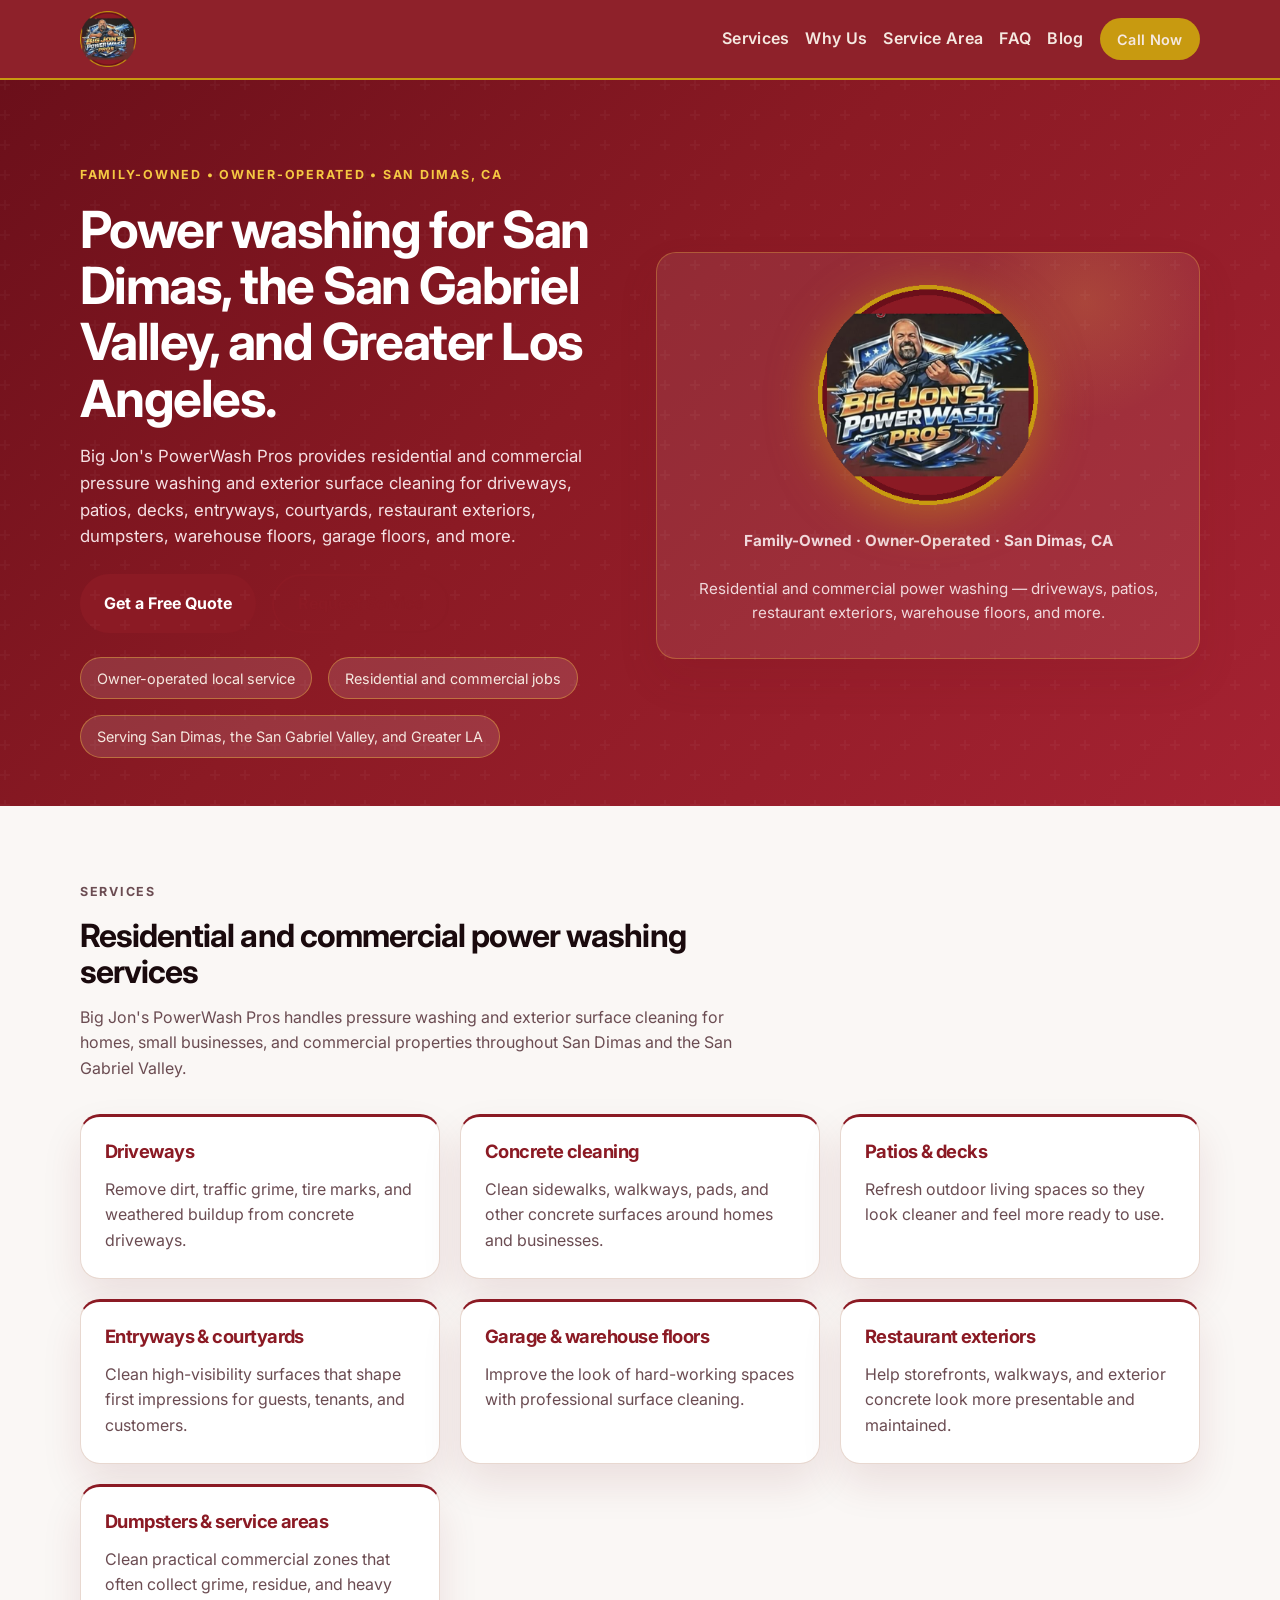
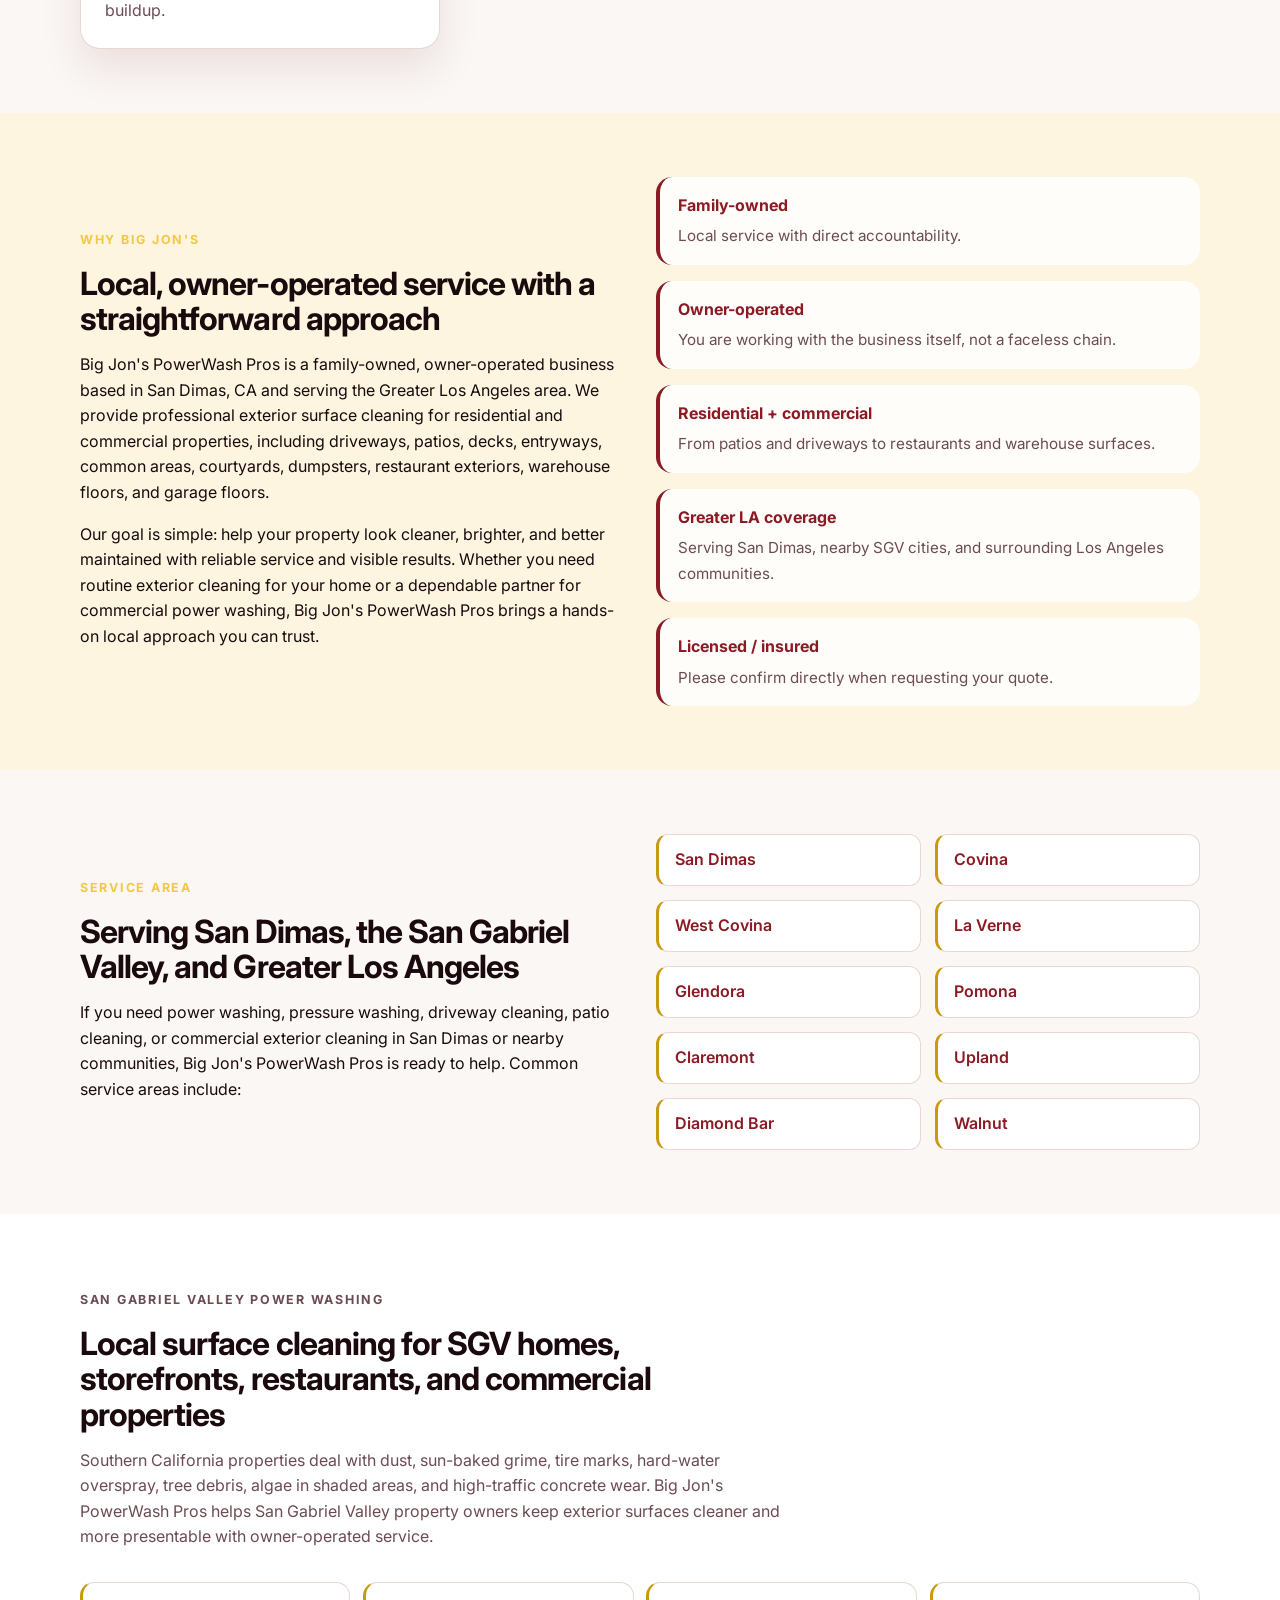
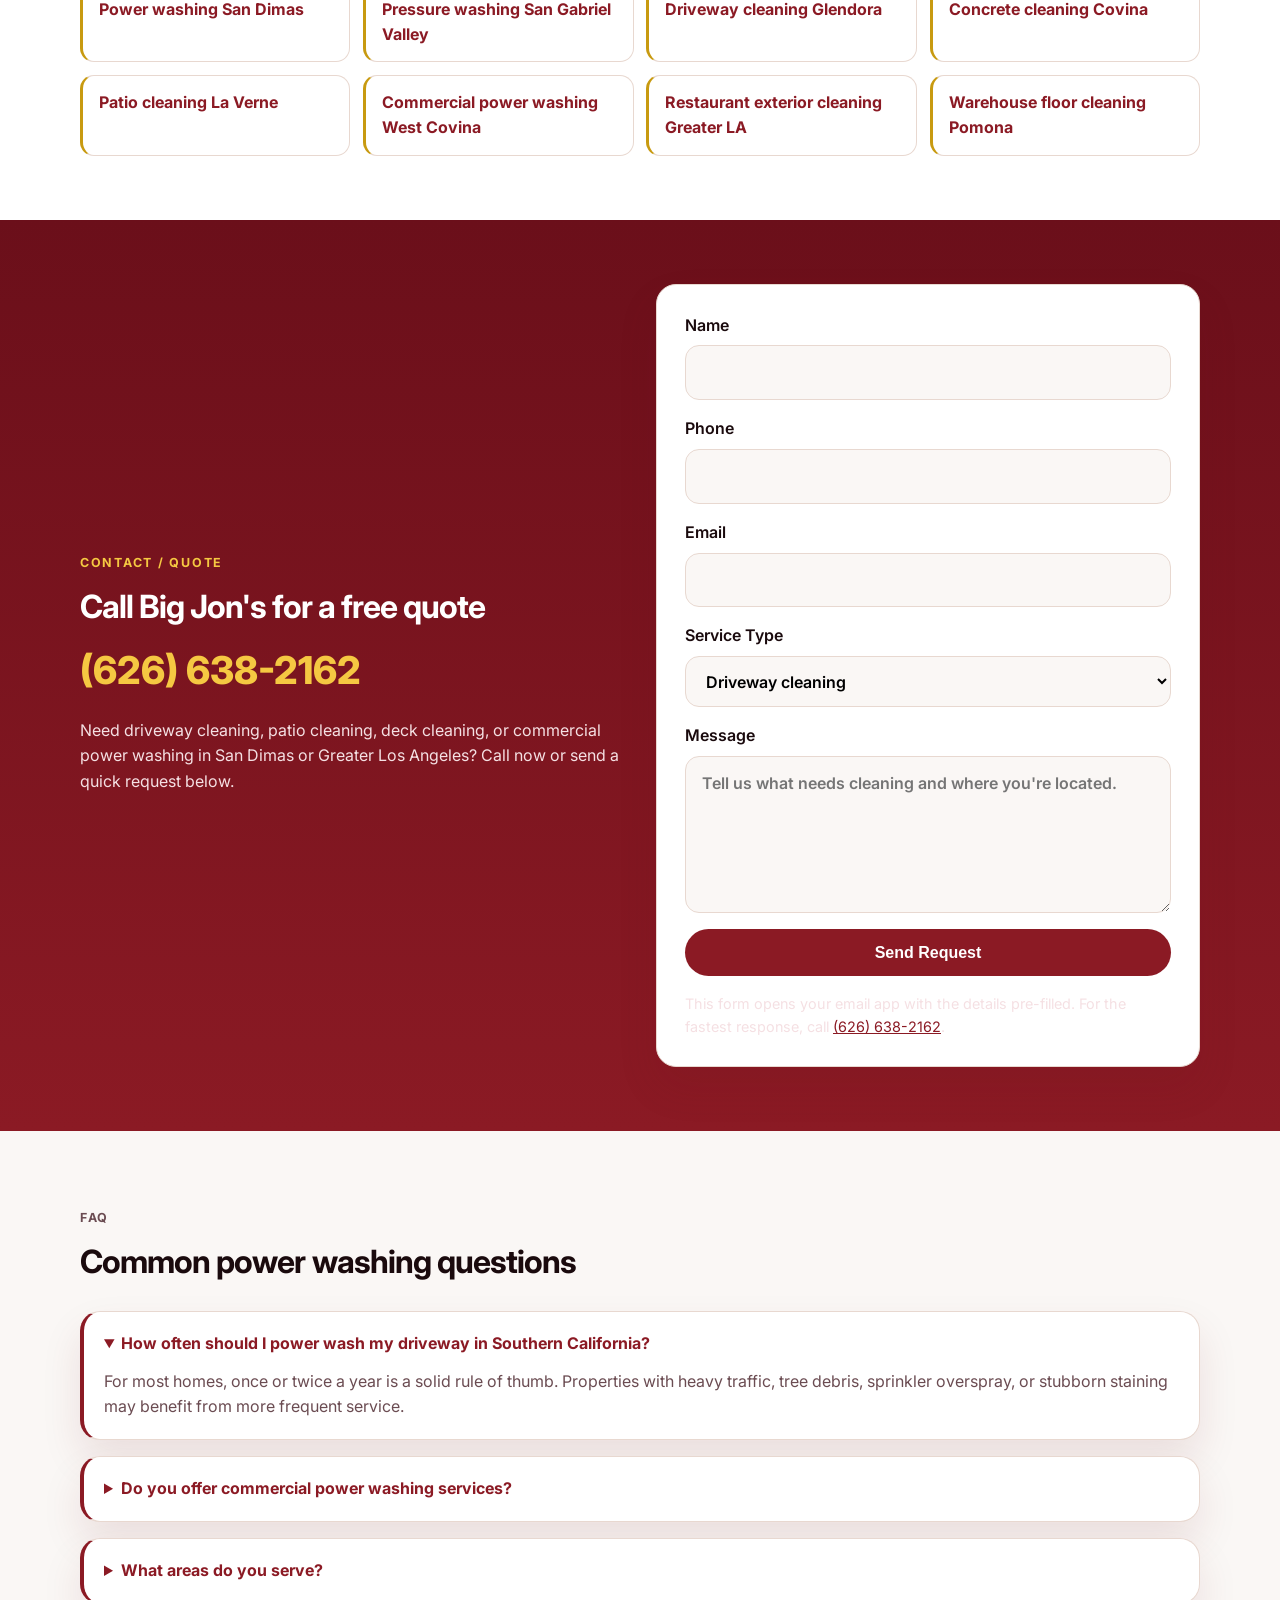
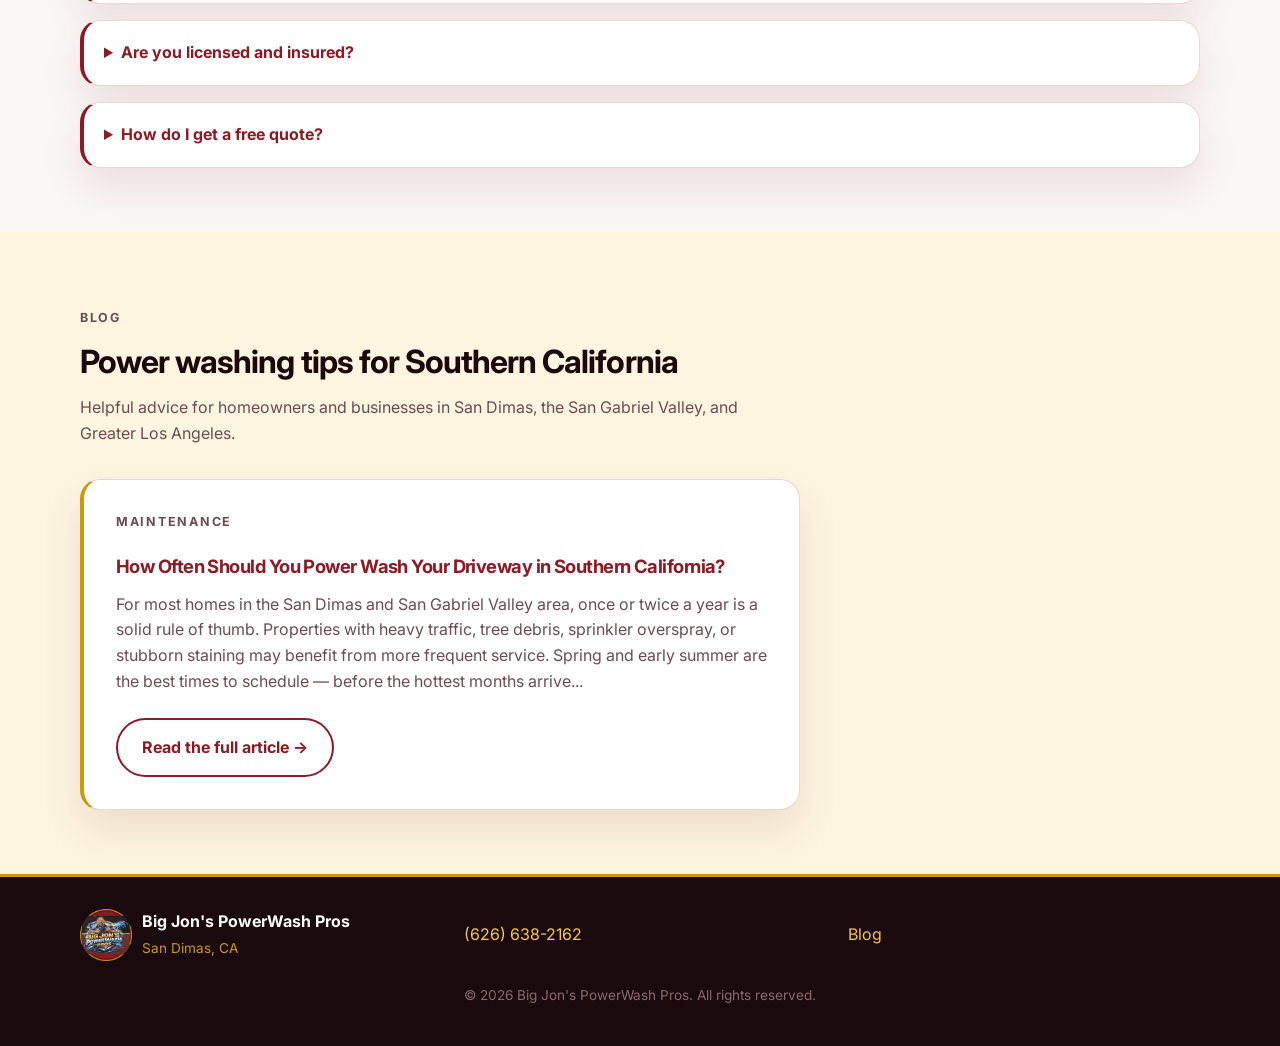
==== commit dcee1bd3: "Point Big Jon site at custom domain and improve local SEO" ====
--- a/index.html
+++ b/index.html
@@ -3,14 +3,16 @@
 <head>
   <meta charset="utf-8">
   <meta name="viewport" content="width=device-width, initial-scale=1">
-  <title>Power Washing San Dimas CA | Big Jon's PowerWash Pros</title>
-  <meta name="description" content="Big Jon's PowerWash Pros provides owner-operated residential and commercial power washing in San Dimas, the San Gabriel Valley, and Greater Los Angeles. Call for a free quote.">
+  <title>Power Washing San Gabriel Valley | Big Jon's PowerWash Pros</title>
+  <meta name="description" content="Big Jon's PowerWash Pros provides owner-operated residential and commercial power washing in San Dimas, the San Gabriel Valley, and Greater Los Angeles. Driveways, patios, decks, storefronts, dumpsters, and concrete cleaning.">
   <meta name="robots" content="index,follow">
-  <meta property="og:title" content="Power Washing San Dimas CA | Big Jon's PowerWash Pros">
-  <meta property="og:description" content="Family-owned, owner-operated power washing for homes and businesses in San Dimas, the San Gabriel Valley, and Greater Los Angeles.">
+  <meta name="keywords" content="power washing San Gabriel Valley, pressure washing San Dimas, driveway cleaning San Dimas, commercial power washing SGV, patio cleaning Glendora, concrete cleaning Covina, Big Jon's PowerWash Pros">
+  <meta property="og:title" content="Power Washing San Gabriel Valley | Big Jon's PowerWash Pros">
+  <meta property="og:description" content="Family-owned, owner-operated pressure washing and exterior surface cleaning for homes and businesses in San Dimas, the San Gabriel Valley, and Greater Los Angeles.">
   <meta property="og:type" content="website">
-  <meta property="og:url" content="https://bigjons-powerwash-pros.vercel.app/">
-  <link rel="canonical" href="https://bigjons-powerwash-pros.vercel.app/">
+  <meta property="og:url" content="https://bigjohnspowerwashing.com/">
+  <meta property="og:image" content="https://bigjohnspowerwashing.com/og-image.svg">
+  <link rel="canonical" href="https://bigjohnspowerwashing.com/">
   <link rel="preconnect" href="https://fonts.googleapis.com">
   <link rel="preconnect" href="https://fonts.gstatic.com" crossorigin>
   <link href="https://fonts.googleapis.com/css2?family=Inter:wght@400;500;600;700;800&display=swap" rel="stylesheet">
@@ -20,8 +22,9 @@
     "@context": "https://schema.org",
     "@type": "LocalBusiness",
     "name": "Big Jon's PowerWash Pros",
-    "image": "https://bigjons-powerwash-pros.vercel.app/og-image.svg",
+    "image": "https://bigjohnspowerwashing.com/og-image.svg",
     "telephone": "+1-626-638-2162",
+    "priceRange": "$$",
     "address": {
       "@type": "PostalAddress",
       "addressLocality": "San Dimas",
@@ -49,8 +52,11 @@
     ],
     "serviceType": [
       "Residential power washing",
+      "Residential pressure washing",
       "Commercial power washing",
+      "Commercial pressure washing",
       "Driveway cleaning",
+      "Concrete cleaning",
       "Patio cleaning",
       "Deck cleaning",
       "Entryway cleaning",
@@ -61,7 +67,40 @@
       "Garage floor cleaning",
       "Interior and exterior surface cleaning"
     ],
-    "url": "https://bigjons-powerwash-pros.vercel.app/"
+    "url": "https://bigjohnspowerwashing.com/",
+    "hasOfferCatalog": {
+      "@type": "OfferCatalog",
+      "name": "Power washing services",
+      "itemListElement": [
+        {"@type": "Offer", "itemOffered": {"@type": "Service", "name": "Driveway and concrete cleaning"}},
+        {"@type": "Offer", "itemOffered": {"@type": "Service", "name": "Patio, deck, and entryway washing"}},
+        {"@type": "Offer", "itemOffered": {"@type": "Service", "name": "Commercial exterior and dumpster area cleaning"}},
+        {"@type": "Offer", "itemOffered": {"@type": "Service", "name": "Warehouse and garage floor cleaning"}}
+      ]
+    }
+  }
+  </script>
+  <script type="application/ld+json">
+  {
+    "@context": "https://schema.org",
+    "@type": "FAQPage",
+    "mainEntity": [
+      {
+        "@type": "Question",
+        "name": "How often should I power wash my driveway in Southern California?",
+        "acceptedAnswer": {"@type": "Answer", "text": "Most homes benefit from driveway power washing once or twice per year. Properties with heavy traffic, trees, hard-water overspray, oil stains, or shaded mildew buildup may need more frequent service."}
+      },
+      {
+        "@type": "Question",
+        "name": "Does Big Jon's PowerWash Pros serve the San Gabriel Valley?",
+        "acceptedAnswer": {"@type": "Answer", "text": "Yes. Big Jon's PowerWash Pros serves San Dimas and nearby San Gabriel Valley communities including Glendora, Covina, West Covina, La Verne, Pomona, Claremont, Diamond Bar, Walnut, and surrounding Greater Los Angeles areas."}
+      },
+      {
+        "@type": "Question",
+        "name": "Do you offer commercial power washing?",
+        "acceptedAnswer": {"@type": "Answer", "text": "Yes. Commercial services include exterior surface cleaning, storefronts, restaurant exteriors, dumpster and service areas, courtyards, warehouse floors, garage floors, and other high-traffic hard surfaces."}
+      }
+    ]
   }
   </script>
 </head>
@@ -87,8 +126,8 @@
       <div class="container hero-grid">
         <div>
           <p class="eyebrow">Family-owned • Owner-operated • San Dimas, CA</p>
-          <h1>Power washing in San Dimas and Greater Los Angeles that gets your property looking clean again.</h1>
-          <p class="hero-copy">Big Jon's PowerWash Pros provides residential and commercial exterior surface cleaning for driveways, patios, decks, entryways, courtyards, restaurant exteriors, dumpsters, warehouse floors, garage floors, and more.</p>
+          <h1>Power washing for San Dimas, the San Gabriel Valley, and Greater Los Angeles.</h1>
+          <p class="hero-copy">Big Jon's PowerWash Pros provides residential and commercial pressure washing and exterior surface cleaning for driveways, patios, decks, entryways, courtyards, restaurant exteriors, dumpsters, warehouse floors, garage floors, and more.</p>
           <div class="hero-actions">
             <a class="button" href="tel:+16266382162">Get a Free Quote</a>
             <a class="button button-secondary" href="#contact">Request Service</a>
@@ -113,10 +152,11 @@
         <div class="section-heading">
           <p class="eyebrow">Services</p>
           <h2>Residential and commercial power washing services</h2>
-          <p>Big Jon's PowerWash Pros handles exterior surface cleaning for homes, small businesses, and commercial properties throughout the San Dimas area.</p>
+          <p>Big Jon's PowerWash Pros handles pressure washing and exterior surface cleaning for homes, small businesses, and commercial properties throughout San Dimas and the San Gabriel Valley.</p>
         </div>
         <div class="card-grid">
           <article class="service-card"><h3>Driveways</h3><p>Remove dirt, traffic grime, tire marks, and weathered buildup from concrete driveways.</p></article>
+          <article class="service-card"><h3>Concrete cleaning</h3><p>Clean sidewalks, walkways, pads, and other concrete surfaces around homes and businesses.</p></article>
           <article class="service-card"><h3>Patios &amp; decks</h3><p>Refresh outdoor living spaces so they look cleaner and feel more ready to use.</p></article>
           <article class="service-card"><h3>Entryways &amp; courtyards</h3><p>Clean high-visibility surfaces that shape first impressions for guests, tenants, and customers.</p></article>
           <article class="service-card"><h3>Garage &amp; warehouse floors</h3><p>Improve the look of hard-working spaces with professional surface cleaning.</p></article>
@@ -149,7 +189,7 @@
         <div>
           <p class="eyebrow">Service Area</p>
           <h2>Serving San Dimas, the San Gabriel Valley, and Greater Los Angeles</h2>
-          <p>If you need power washing in San Dimas or nearby communities, Big Jon's PowerWash Pros is ready to help. Common service areas include:</p>
+          <p>If you need power washing, pressure washing, driveway cleaning, patio cleaning, or commercial exterior cleaning in San Dimas or nearby communities, Big Jon's PowerWash Pros is ready to help. Common service areas include:</p>
         </div>
         <ul class="city-list">
           <li>San Dimas</li>
@@ -163,6 +203,26 @@
           <li>Diamond Bar</li>
           <li>Walnut</li>
         </ul>
+      </div>
+    </section>
+
+    <section class="section local-seo" id="san-gabriel-valley">
+      <div class="container">
+        <div class="section-heading">
+          <p class="eyebrow">San Gabriel Valley Power Washing</p>
+          <h2>Local surface cleaning for SGV homes, storefronts, restaurants, and commercial properties</h2>
+          <p>Southern California properties deal with dust, sun-baked grime, tire marks, hard-water overspray, tree debris, algae in shaded areas, and high-traffic concrete wear. Big Jon's PowerWash Pros helps San Gabriel Valley property owners keep exterior surfaces cleaner and more presentable with owner-operated service.</p>
+        </div>
+        <div class="keyword-grid" aria-label="Common local power washing searches served by Big Jon's PowerWash Pros">
+          <span>Power washing San Dimas</span>
+          <span>Pressure washing San Gabriel Valley</span>
+          <span>Driveway cleaning Glendora</span>
+          <span>Concrete cleaning Covina</span>
+          <span>Patio cleaning La Verne</span>
+          <span>Commercial power washing West Covina</span>
+          <span>Restaurant exterior cleaning Greater LA</span>
+          <span>Warehouse floor cleaning Pomona</span>
+        </div>
       </div>
     </section>
 
--- a/styles.css
+++ b/styles.css
@@ -89,6 +89,9 @@
 /* ── Service area ── */
 .city-list { display: grid; grid-template-columns: repeat(2, minmax(0,1fr)); gap: 0.9rem; list-style: none; padding: 0; margin: 0; }
 .city-list li { background: white; padding: 0.75rem 1rem; border-radius: 12px; border: 1px solid var(--line); font-weight: 600; color: var(--brand); border-left: 3px solid var(--gold); }
+.local-seo { background: #ffffff; }
+.keyword-grid { display: grid; grid-template-columns: repeat(4, minmax(0,1fr)); gap: 0.8rem; }
+.keyword-grid span { border: 1px solid var(--line); border-left: 3px solid var(--gold); border-radius: 14px; padding: 0.85rem 1rem; color: var(--brand); background: #fff; font-weight: 700; }
 
 /* ── Contact ── */
 .contact-section { background: linear-gradient(180deg, #6b0f1a 0%, #8b1a24 100%); color: white; }
@@ -123,7 +126,18 @@
 .copyright { text-align: center; color: #8b6a6e; margin: 1.5rem 0 0; font-size: 0.85rem; }
 
 /* ── Blog ── */
+.blog-hero { background: linear-gradient(135deg, #6b0f1a 0%, #8b1a24 100%); color: white; padding: 2.5rem 0 2rem; }
+.blog-hero .eyebrow { color: var(--gold-light); margin-bottom: 0.75rem; }
+.blog-hero .eyebrow a { color: var(--gold-light); text-decoration: none; }
+.blog-hero .eyebrow a:hover { text-decoration: underline; }
+.blog-hero h1 { color: white; font-size: clamp(1.6rem, 3vw, 2.4rem); margin: 0 0 0.5rem; max-width: 760px; }
+.blog-hero-meta { color: #f5e0e3; margin: 0; font-size: 0.9rem; }
+.blog-main { padding-top: 2rem; }
 .blog-post { background: var(--surface); border: 1px solid var(--line); border-radius: var(--radius); box-shadow: var(--shadow); padding: 2rem; max-width: 800px; }
+.blog-read-time { color: var(--muted); font-size: 0.85rem; margin: 0 0 1.5rem; }
+.blog-cta { background: var(--gold-pale); border: 1px solid var(--gold); border-radius: 16px; padding: 1.5rem; margin-top: 2rem; }
+.blog-cta p { margin: 0 0 1rem; color: var(--text); }
+.blog-cta .button { background: var(--brand); }
 .blog-preview-section { background: var(--gold-pale); }
 .blog-preview-card { background: var(--surface); border: 1px solid var(--line); border-radius: var(--radius); box-shadow: var(--shadow); padding: 2rem; max-width: 720px; border-left: 4px solid var(--gold); }
 .blog-preview-card h3 { margin: 0.5rem 0 1rem; }
@@ -136,6 +150,7 @@
   .hero-grid, .two-column, .card-grid, .footer-grid { grid-template-columns: 1fr; }
   .nav { flex-direction: column; align-items: flex-start; }
   .city-list { grid-template-columns: 1fr; }
+  .keyword-grid { grid-template-columns: 1fr; }
   .hero { padding-top: 2.5rem; }
   .hero-logo-large { width: 170px; height: 170px; }
 }
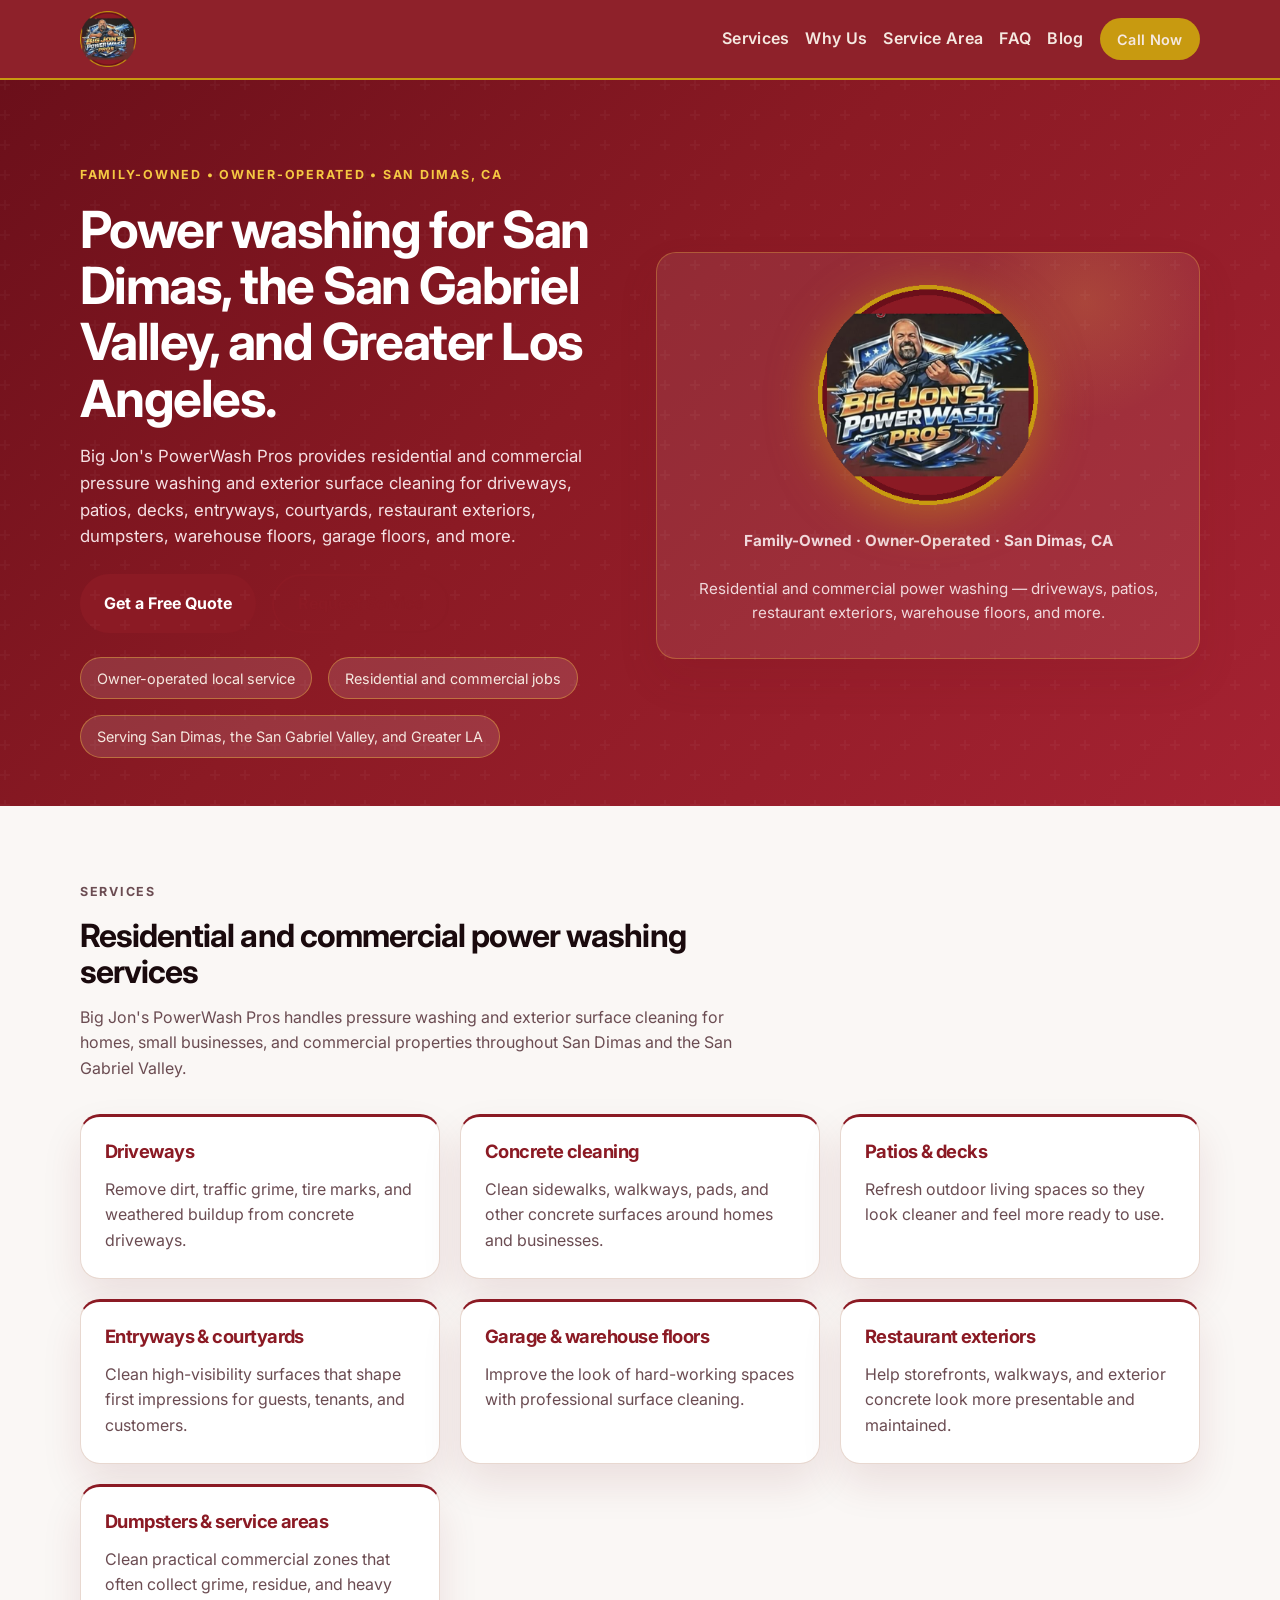
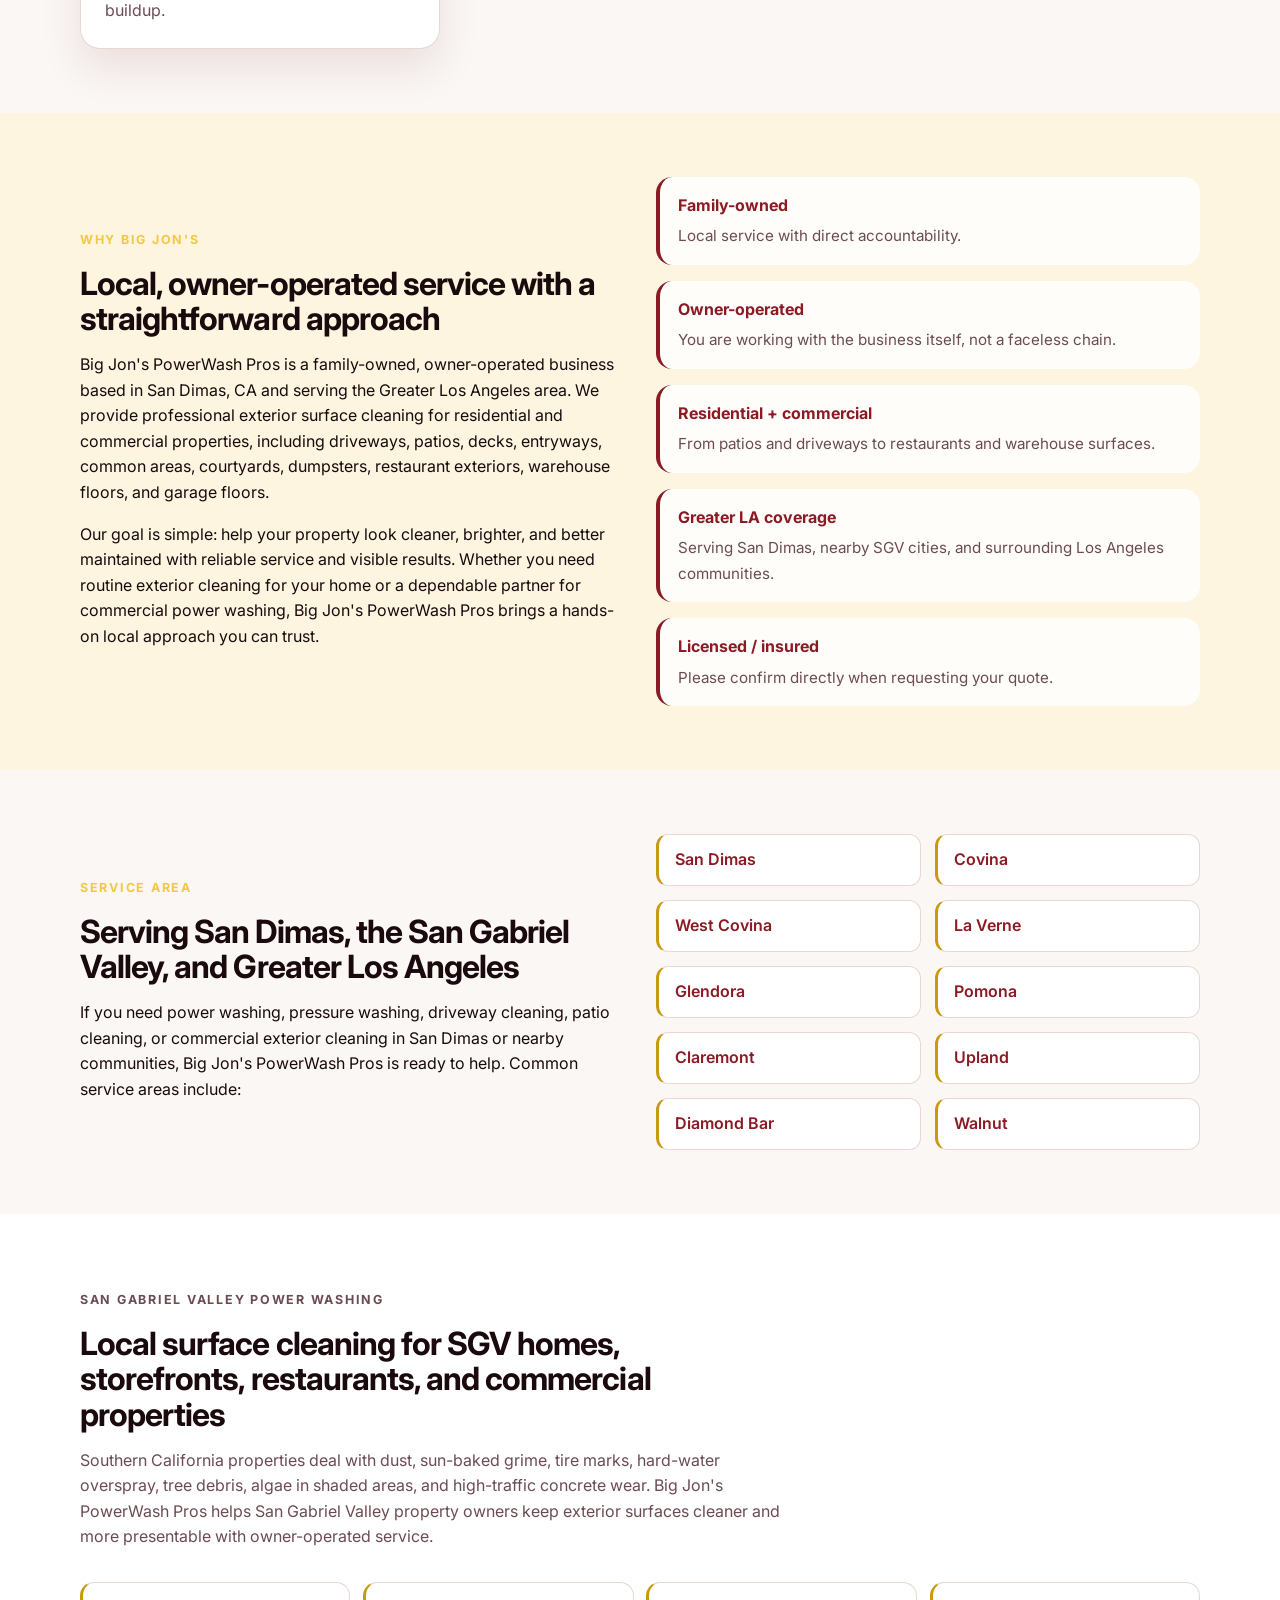
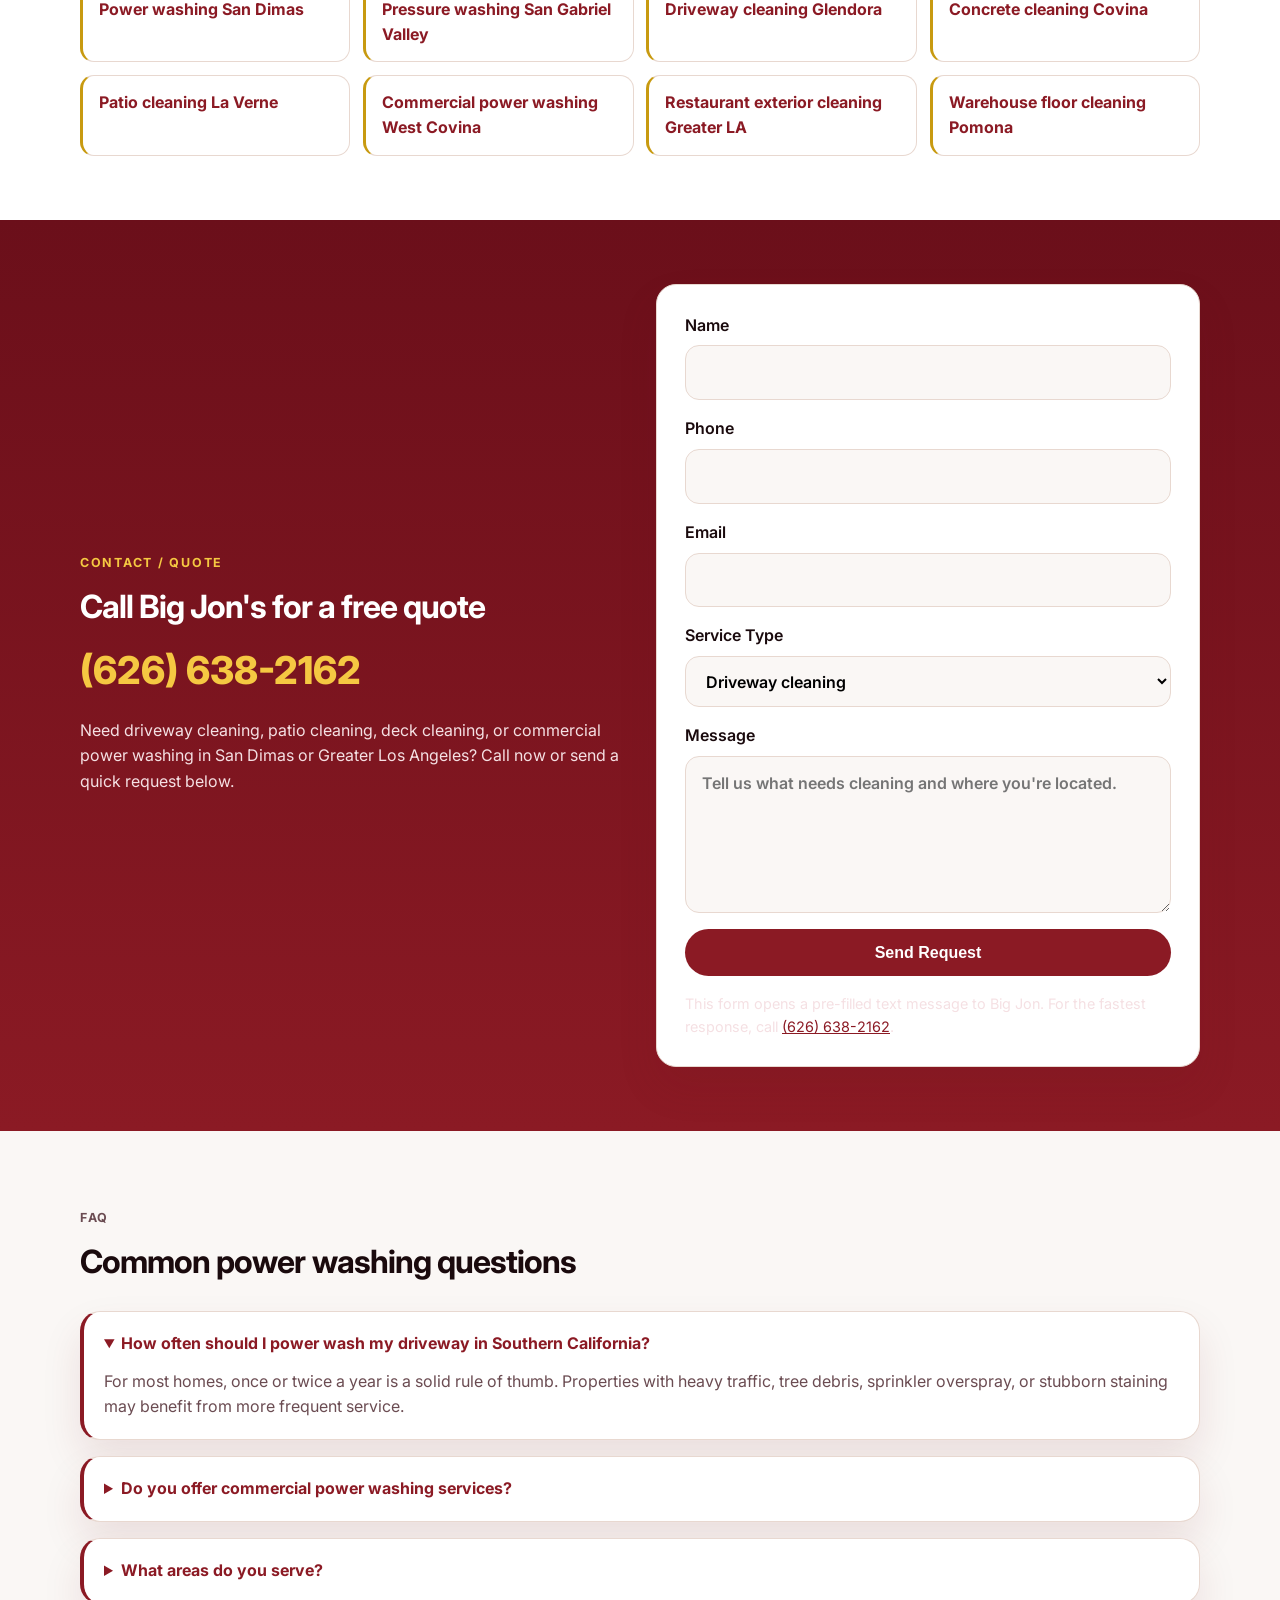
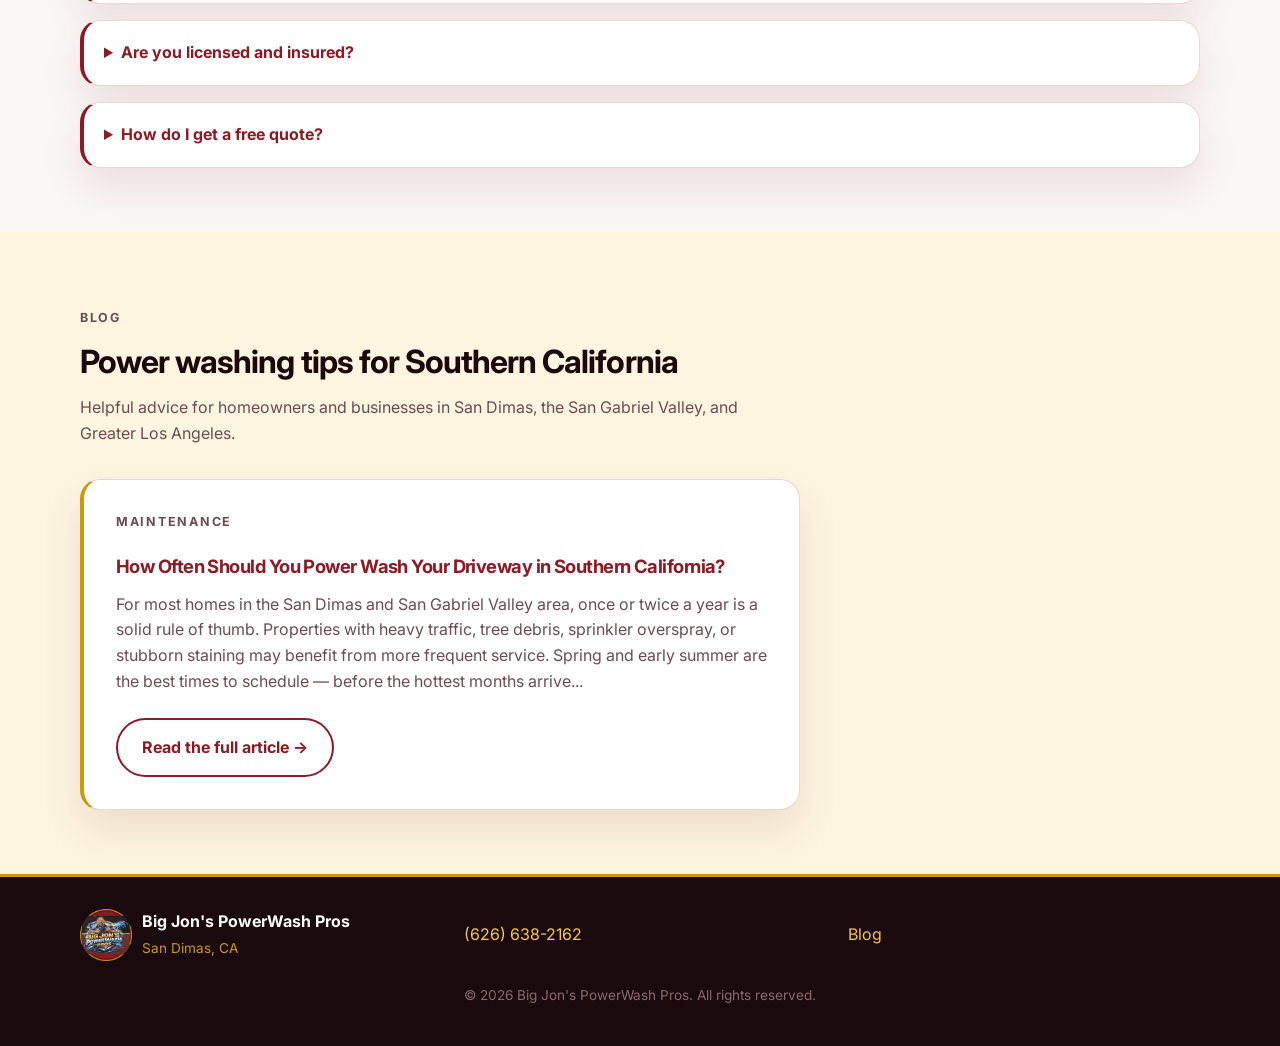
==== commit 33cc6ba7: "Make quote form send prefilled SMS" ====
--- a/index.html
+++ b/index.html
@@ -252,7 +252,7 @@
           </label>
           <label>Message<textarea name="message" rows="5" placeholder="Tell us what needs cleaning and where you're located."></textarea></label>
           <button class="button" type="submit">Send Request</button>
-          <p class="form-note">This form opens your email app with the details pre-filled. For the fastest response, call <a href="tel:+16266382162">(626) 638-2162</a>.</p>
+          <p class="form-note">This form opens a pre-filled text message to Big Jon. For the fastest response, call <a href="tel:+16266382162">(626) 638-2162</a>.</p>
         </form>
       </div>
     </section>
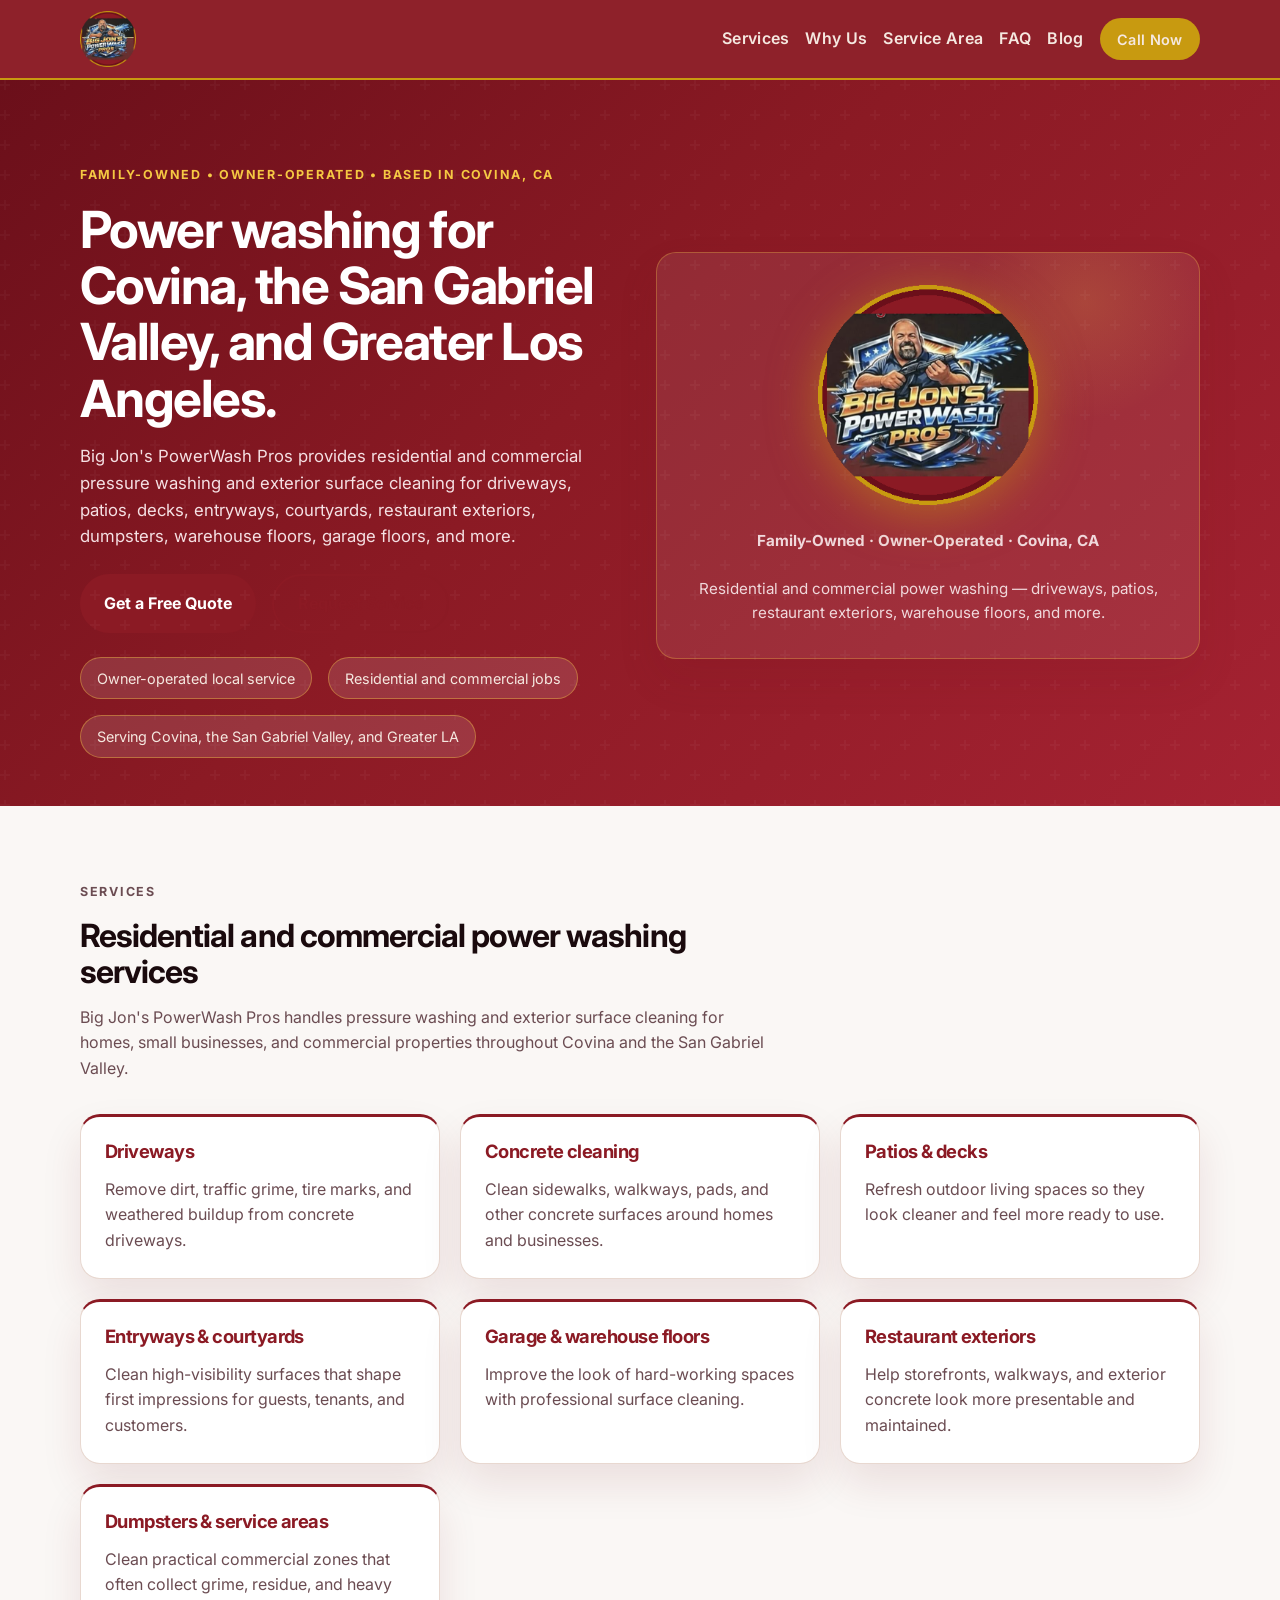
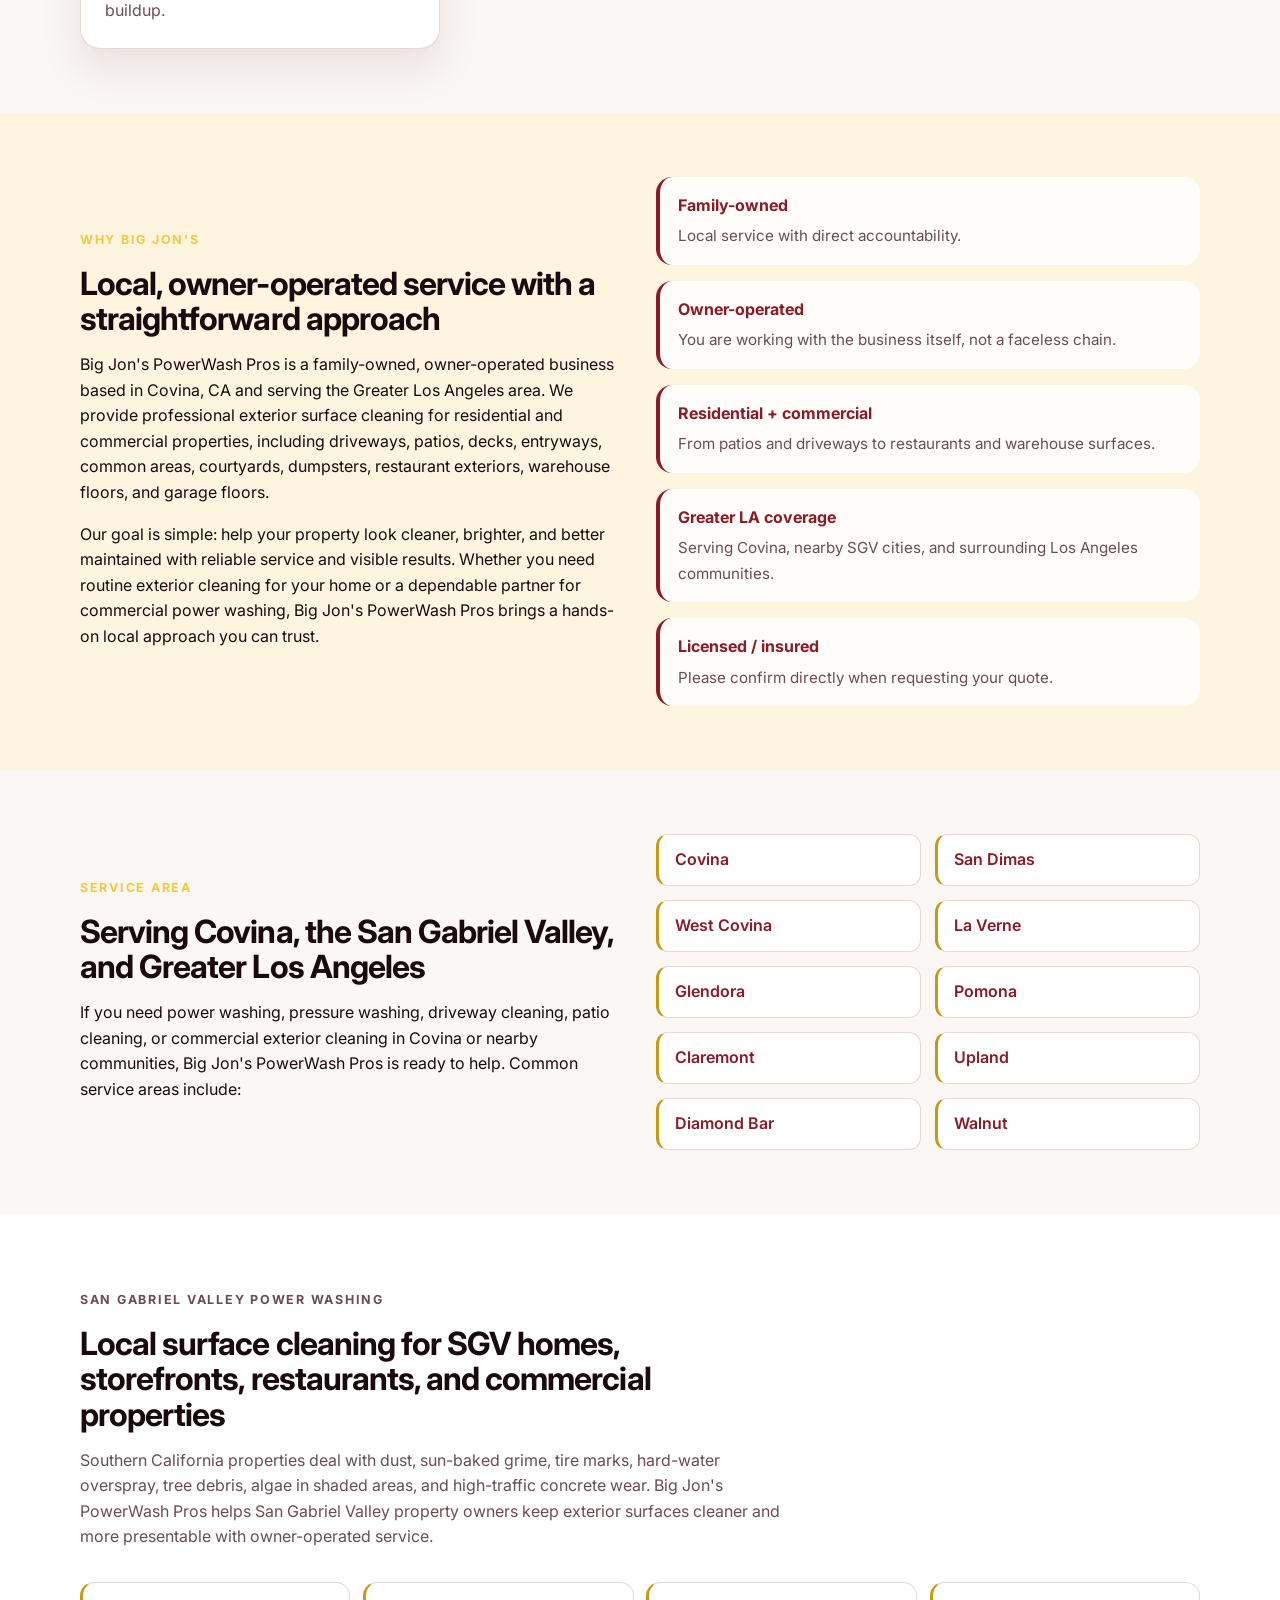
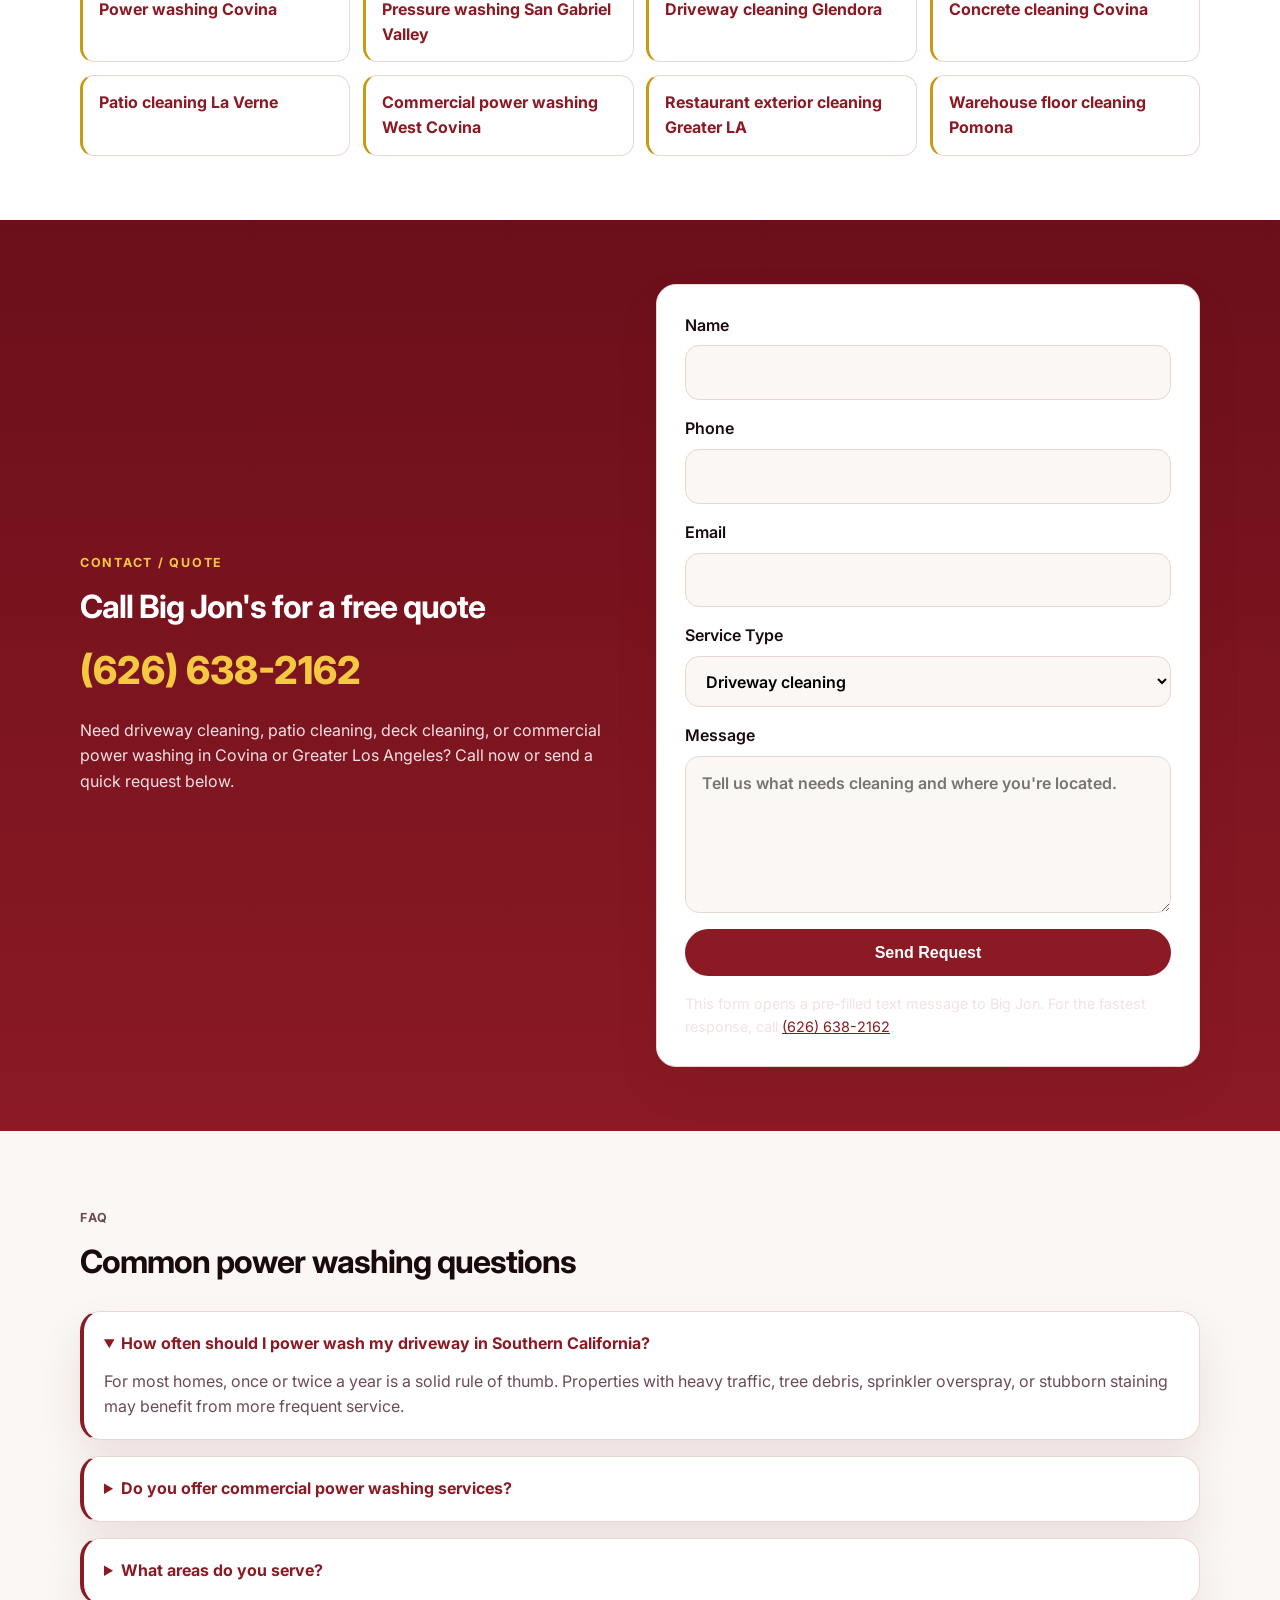
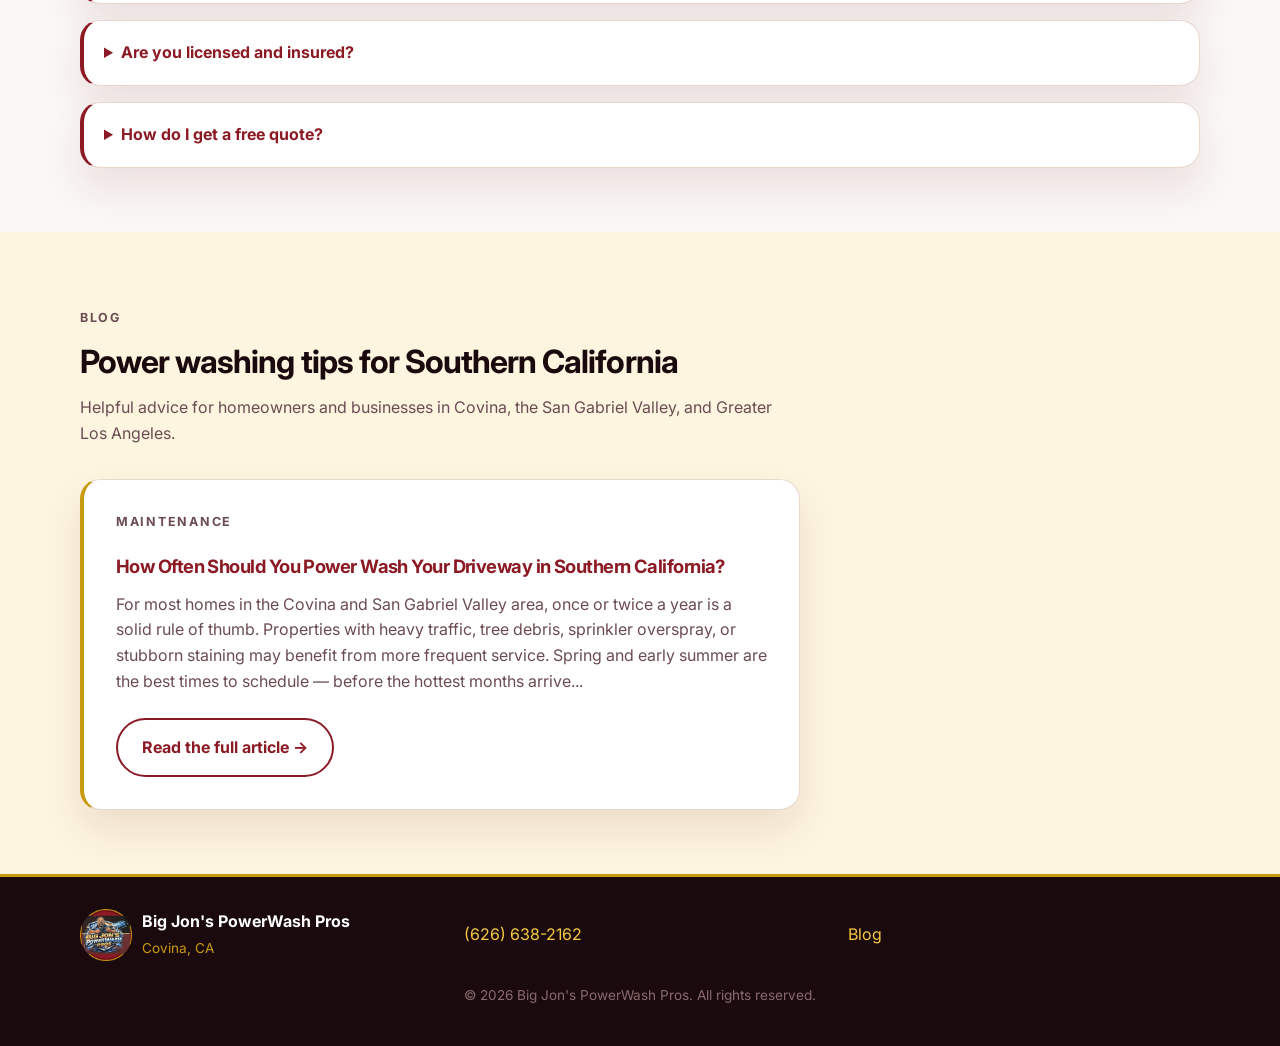
==== commit f7fa36bf: "Switch Big Jon site to corrected domain and Covina base" ====
--- a/index.html
+++ b/index.html
@@ -3,16 +3,16 @@
 <head>
   <meta charset="utf-8">
   <meta name="viewport" content="width=device-width, initial-scale=1">
-  <title>Power Washing San Gabriel Valley | Big Jon's PowerWash Pros</title>
-  <meta name="description" content="Big Jon's PowerWash Pros provides owner-operated residential and commercial power washing in San Dimas, the San Gabriel Valley, and Greater Los Angeles. Driveways, patios, decks, storefronts, dumpsters, and concrete cleaning.">
+  <title>Power Washing Covina & San Gabriel Valley | Big Jon's PowerWash Pros</title>
+  <meta name="description" content="Big Jon's PowerWash Pros provides owner-operated residential and commercial power washing in Covina, the San Gabriel Valley, and Greater Los Angeles. Driveways, patios, decks, storefronts, dumpsters, and concrete cleaning.">
   <meta name="robots" content="index,follow">
-  <meta name="keywords" content="power washing San Gabriel Valley, pressure washing San Dimas, driveway cleaning San Dimas, commercial power washing SGV, patio cleaning Glendora, concrete cleaning Covina, Big Jon's PowerWash Pros">
-  <meta property="og:title" content="Power Washing San Gabriel Valley | Big Jon's PowerWash Pros">
-  <meta property="og:description" content="Family-owned, owner-operated pressure washing and exterior surface cleaning for homes and businesses in San Dimas, the San Gabriel Valley, and Greater Los Angeles.">
+  <meta name="keywords" content="power washing San Gabriel Valley, pressure washing Covina, driveway cleaning Covina, commercial power washing SGV, patio cleaning Glendora, concrete cleaning Covina, Big Jon's PowerWash Pros">
+  <meta property="og:title" content="Power Washing Covina & San Gabriel Valley | Big Jon's PowerWash Pros">
+  <meta property="og:description" content="Family-owned, owner-operated pressure washing and exterior surface cleaning for homes and businesses in Covina, the San Gabriel Valley, and Greater Los Angeles.">
   <meta property="og:type" content="website">
-  <meta property="og:url" content="https://bigjohnspowerwashing.com/">
-  <meta property="og:image" content="https://bigjohnspowerwashing.com/og-image.svg">
-  <link rel="canonical" href="https://bigjohnspowerwashing.com/">
+  <meta property="og:url" content="https://bigjonspowerwashing.com/">
+  <meta property="og:image" content="https://bigjonspowerwashing.com/og-image.svg">
+  <link rel="canonical" href="https://bigjonspowerwashing.com/">
   <link rel="preconnect" href="https://fonts.googleapis.com">
   <link rel="preconnect" href="https://fonts.gstatic.com" crossorigin>
   <link href="https://fonts.googleapis.com/css2?family=Inter:wght@400;500;600;700;800&display=swap" rel="stylesheet">
@@ -22,25 +22,24 @@
     "@context": "https://schema.org",
     "@type": "LocalBusiness",
     "name": "Big Jon's PowerWash Pros",
-    "image": "https://bigjohnspowerwashing.com/og-image.svg",
+    "image": "https://bigjonspowerwashing.com/og-image.svg",
     "telephone": "+1-626-638-2162",
     "priceRange": "$$",
     "address": {
       "@type": "PostalAddress",
-      "addressLocality": "San Dimas",
+      "addressLocality": "Covina",
       "addressRegion": "CA",
       "addressCountry": "US"
     },
     "geo": {
       "@type": "GeoCoordinates",
-      "latitude": 34.1067,
-      "longitude": -117.8067
+      "latitude": 34.0900,
+      "longitude": -117.8903
     },
     "areaServed": [
-      "San Dimas",
+      "Covina",
       "San Gabriel Valley",
       "Greater Los Angeles",
-      "Covina",
       "West Covina",
       "La Verne",
       "Glendora",
@@ -67,7 +66,7 @@
       "Garage floor cleaning",
       "Interior and exterior surface cleaning"
     ],
-    "url": "https://bigjohnspowerwashing.com/",
+    "url": "https://bigjonspowerwashing.com/",
     "hasOfferCatalog": {
       "@type": "OfferCatalog",
       "name": "Power washing services",
@@ -93,7 +92,7 @@
       {
         "@type": "Question",
         "name": "Does Big Jon's PowerWash Pros serve the San Gabriel Valley?",
-        "acceptedAnswer": {"@type": "Answer", "text": "Yes. Big Jon's PowerWash Pros serves San Dimas and nearby San Gabriel Valley communities including Glendora, Covina, West Covina, La Verne, Pomona, Claremont, Diamond Bar, Walnut, and surrounding Greater Los Angeles areas."}
+        "acceptedAnswer": {"@type": "Answer", "text": "Yes. Big Jon's PowerWash Pros is based in Covina and serves nearby San Gabriel Valley communities including West Covina, Glendora, San Dimas, La Verne, Pomona, Claremont, Diamond Bar, Walnut, and surrounding Greater Los Angeles areas."}
       },
       {
         "@type": "Question",
@@ -125,8 +124,8 @@
     <section class="hero">
       <div class="container hero-grid">
         <div>
-          <p class="eyebrow">Family-owned • Owner-operated • San Dimas, CA</p>
-          <h1>Power washing for San Dimas, the San Gabriel Valley, and Greater Los Angeles.</h1>
+          <p class="eyebrow">Family-owned • Owner-operated • Based in Covina, CA</p>
+          <h1>Power washing for Covina, the San Gabriel Valley, and Greater Los Angeles.</h1>
           <p class="hero-copy">Big Jon's PowerWash Pros provides residential and commercial pressure washing and exterior surface cleaning for driveways, patios, decks, entryways, courtyards, restaurant exteriors, dumpsters, warehouse floors, garage floors, and more.</p>
           <div class="hero-actions">
             <a class="button" href="tel:+16266382162">Get a Free Quote</a>
@@ -135,13 +134,13 @@
           <ul class="hero-points">
             <li>Owner-operated local service</li>
             <li>Residential and commercial jobs</li>
-            <li>Serving San Dimas, the San Gabriel Valley, and Greater LA</li>
+            <li>Serving Covina, the San Gabriel Valley, and Greater LA</li>
           </ul>
         </div>
         <div class="hero-card" aria-label="Big Jon's PowerWash Pros logo and service overview">
           <div class="spray"></div>
           <img src="/logo.png" alt="Big Jon's PowerWash Pros" class="hero-logo-large">
-          <p class="card-label">Family-Owned · Owner-Operated · San Dimas, CA</p>
+          <p class="card-label">Family-Owned · Owner-Operated · Covina, CA</p>
           <p>Residential and commercial power washing — driveways, patios, restaurant exteriors, warehouse floors, and more.</p>
         </div>
       </div>
@@ -152,7 +151,7 @@
         <div class="section-heading">
           <p class="eyebrow">Services</p>
           <h2>Residential and commercial power washing services</h2>
-          <p>Big Jon's PowerWash Pros handles pressure washing and exterior surface cleaning for homes, small businesses, and commercial properties throughout San Dimas and the San Gabriel Valley.</p>
+          <p>Big Jon's PowerWash Pros handles pressure washing and exterior surface cleaning for homes, small businesses, and commercial properties throughout Covina and the San Gabriel Valley.</p>
         </div>
         <div class="card-grid">
           <article class="service-card"><h3>Driveways</h3><p>Remove dirt, traffic grime, tire marks, and weathered buildup from concrete driveways.</p></article>
@@ -171,14 +170,14 @@
         <div>
           <p class="eyebrow">Why Big Jon's</p>
           <h2>Local, owner-operated service with a straightforward approach</h2>
-          <p>Big Jon's PowerWash Pros is a family-owned, owner-operated business based in San Dimas, CA and serving the Greater Los Angeles area. We provide professional exterior surface cleaning for residential and commercial properties, including driveways, patios, decks, entryways, common areas, courtyards, dumpsters, restaurant exteriors, warehouse floors, and garage floors.</p>
+          <p>Big Jon's PowerWash Pros is a family-owned, owner-operated business based in Covina, CA and serving the Greater Los Angeles area. We provide professional exterior surface cleaning for residential and commercial properties, including driveways, patios, decks, entryways, common areas, courtyards, dumpsters, restaurant exteriors, warehouse floors, and garage floors.</p>
           <p>Our goal is simple: help your property look cleaner, brighter, and better maintained with reliable service and visible results. Whether you need routine exterior cleaning for your home or a dependable partner for commercial power washing, Big Jon's PowerWash Pros brings a hands-on local approach you can trust.</p>
         </div>
         <div class="trust-list">
           <div><strong>Family-owned</strong><span>Local service with direct accountability.</span></div>
           <div><strong>Owner-operated</strong><span>You are working with the business itself, not a faceless chain.</span></div>
           <div><strong>Residential + commercial</strong><span>From patios and driveways to restaurants and warehouse surfaces.</span></div>
-          <div><strong>Greater LA coverage</strong><span>Serving San Dimas, nearby SGV cities, and surrounding Los Angeles communities.</span></div>
+          <div><strong>Greater LA coverage</strong><span>Serving Covina, nearby SGV cities, and surrounding Los Angeles communities.</span></div>
           <div><strong>Licensed / insured</strong><span>Please confirm directly when requesting your quote.</span></div>
         </div>
       </div>
@@ -188,12 +187,12 @@
       <div class="container two-column">
         <div>
           <p class="eyebrow">Service Area</p>
-          <h2>Serving San Dimas, the San Gabriel Valley, and Greater Los Angeles</h2>
-          <p>If you need power washing, pressure washing, driveway cleaning, patio cleaning, or commercial exterior cleaning in San Dimas or nearby communities, Big Jon's PowerWash Pros is ready to help. Common service areas include:</p>
+          <h2>Serving Covina, the San Gabriel Valley, and Greater Los Angeles</h2>
+          <p>If you need power washing, pressure washing, driveway cleaning, patio cleaning, or commercial exterior cleaning in Covina or nearby communities, Big Jon's PowerWash Pros is ready to help. Common service areas include:</p>
         </div>
         <ul class="city-list">
+          <li>Covina</li>
           <li>San Dimas</li>
-          <li>Covina</li>
           <li>West Covina</li>
           <li>La Verne</li>
           <li>Glendora</li>
@@ -214,7 +213,7 @@
           <p>Southern California properties deal with dust, sun-baked grime, tire marks, hard-water overspray, tree debris, algae in shaded areas, and high-traffic concrete wear. Big Jon's PowerWash Pros helps San Gabriel Valley property owners keep exterior surfaces cleaner and more presentable with owner-operated service.</p>
         </div>
         <div class="keyword-grid" aria-label="Common local power washing searches served by Big Jon's PowerWash Pros">
-          <span>Power washing San Dimas</span>
+          <span>Power washing Covina</span>
           <span>Pressure washing San Gabriel Valley</span>
           <span>Driveway cleaning Glendora</span>
           <span>Concrete cleaning Covina</span>
@@ -232,7 +231,7 @@
           <p class="eyebrow">Contact / Quote</p>
           <h2>Call Big Jon's for a free quote</h2>
           <p class="contact-phone"><a href="tel:+16266382162">(626) 638-2162</a></p>
-          <p>Need driveway cleaning, patio cleaning, deck cleaning, or commercial power washing in San Dimas or Greater Los Angeles? Call now or send a quick request below.</p>
+          <p>Need driveway cleaning, patio cleaning, deck cleaning, or commercial power washing in Covina or Greater Los Angeles? Call now or send a quick request below.</p>
         </div>
         <form id="quote-form" class="quote-form">
           <label>Name<input name="name" type="text" autocomplete="name" required></label>
@@ -274,7 +273,7 @@
           </details>
           <details>
             <summary>What areas do you serve?</summary>
-            <p>Service areas include San Dimas, the San Gabriel Valley, and surrounding Greater Los Angeles communities such as Covina, West Covina, La Verne, Glendora, Pomona, Claremont, Upland, Diamond Bar, and Walnut.</p>
+            <p>Service areas include Covina, the San Gabriel Valley, and surrounding Greater Los Angeles communities such as West Covina, San Dimas, La Verne, Glendora, Pomona, Claremont, Upland, Diamond Bar, and Walnut.</p>
           </details>
           <details>
             <summary>Are you licensed and insured?</summary>
@@ -292,12 +291,12 @@
         <div class="section-heading">
           <p class="eyebrow">Blog</p>
           <h2>Power washing tips for Southern California</h2>
-          <p>Helpful advice for homeowners and businesses in San Dimas, the San Gabriel Valley, and Greater Los Angeles.</p>
+          <p>Helpful advice for homeowners and businesses in Covina, the San Gabriel Valley, and Greater Los Angeles.</p>
         </div>
         <div class="blog-preview-card">
           <p class="eyebrow">Maintenance</p>
           <h3><a href="/blog/">How Often Should You Power Wash Your Driveway in Southern California?</a></h3>
-          <p>For most homes in the San Dimas and San Gabriel Valley area, once or twice a year is a solid rule of thumb. Properties with heavy traffic, tree debris, sprinkler overspray, or stubborn staining may benefit from more frequent service. Spring and early summer are the best times to schedule — before the hottest months arrive...</p>
+          <p>For most homes in the Covina and San Gabriel Valley area, once or twice a year is a solid rule of thumb. Properties with heavy traffic, tree debris, sprinkler overspray, or stubborn staining may benefit from more frequent service. Spring and early summer are the best times to schedule — before the hottest months arrive...</p>
           <a class="button button-secondary" href="/blog/">Read the full article &rarr;</a>
         </div>
       </div>
@@ -310,7 +309,7 @@
         <img src="/logo.png" alt="Big Jon's PowerWash Pros logo" class="footer-logo">
         <div class="footer-brand-text">
           <strong>Big Jon's PowerWash Pros</strong>
-          <p>San Dimas, CA</p>
+          <p>Covina, CA</p>
         </div>
       </div>
       <div>
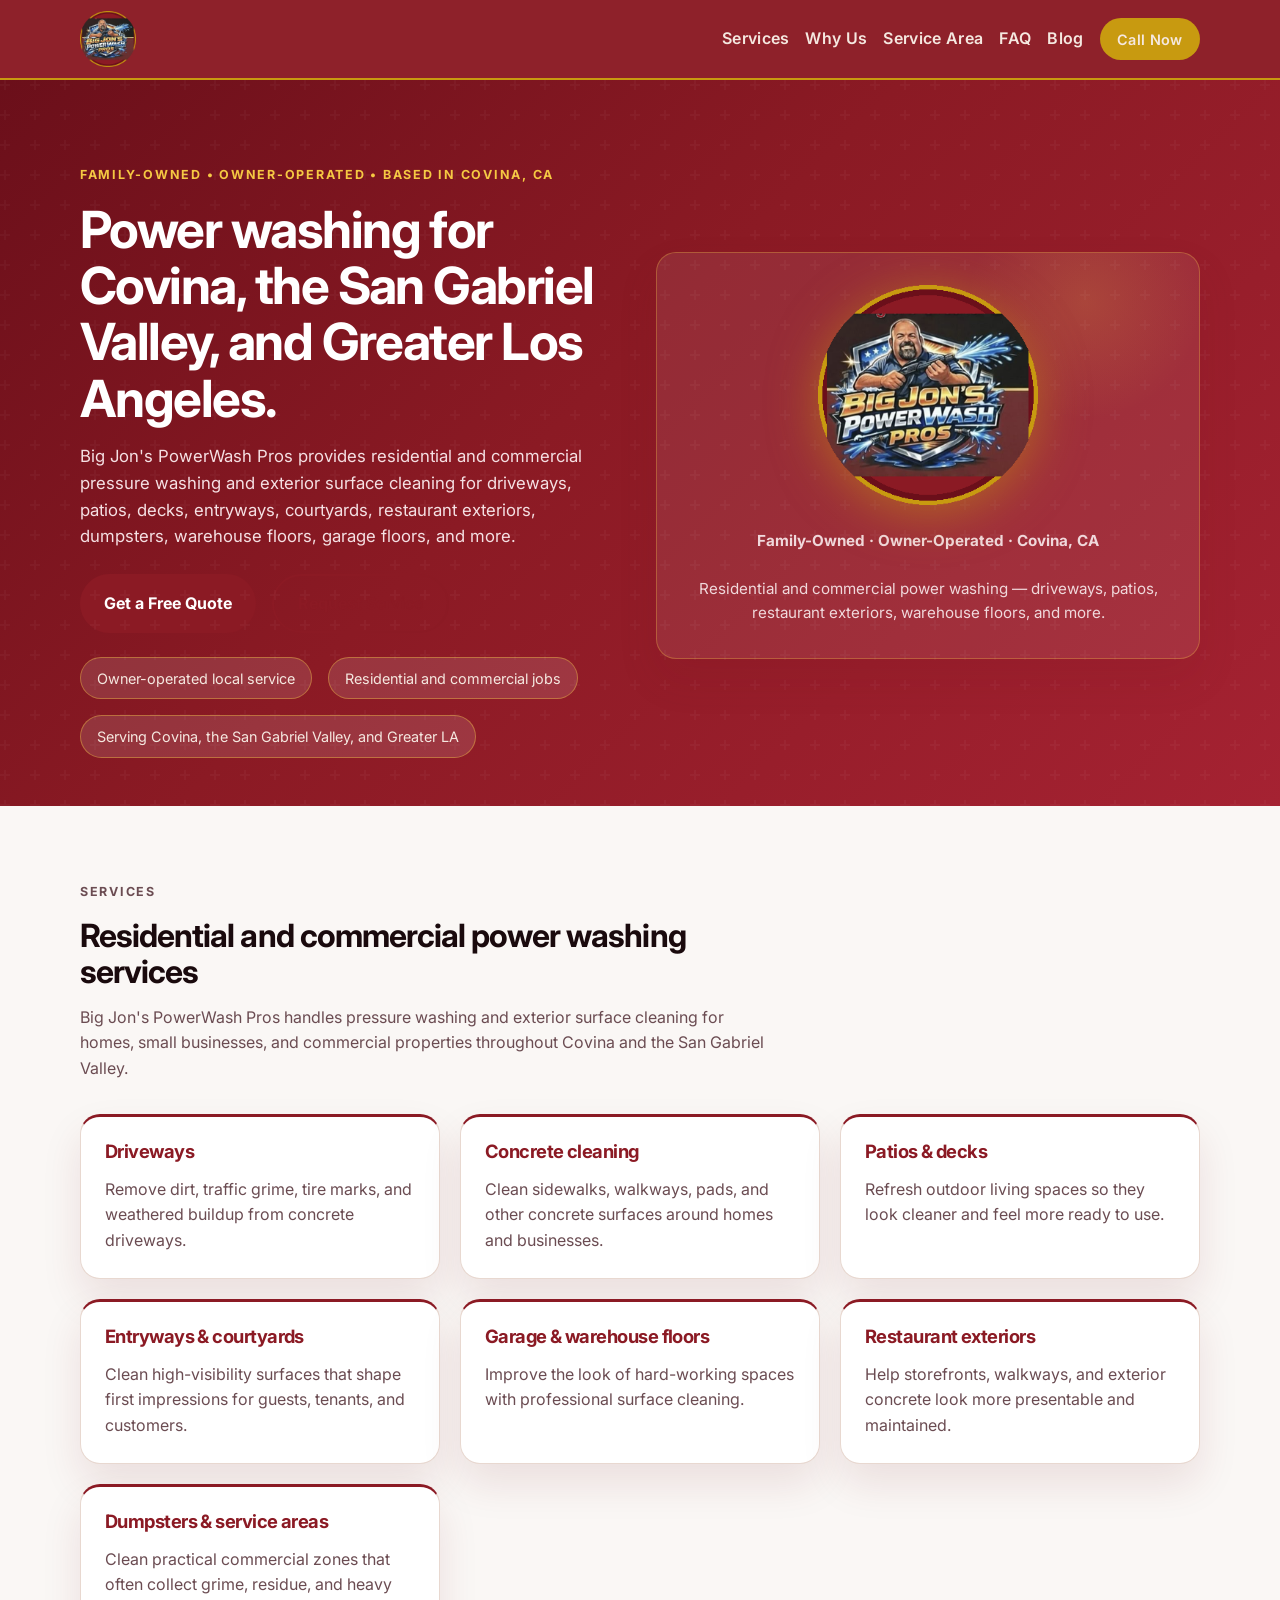
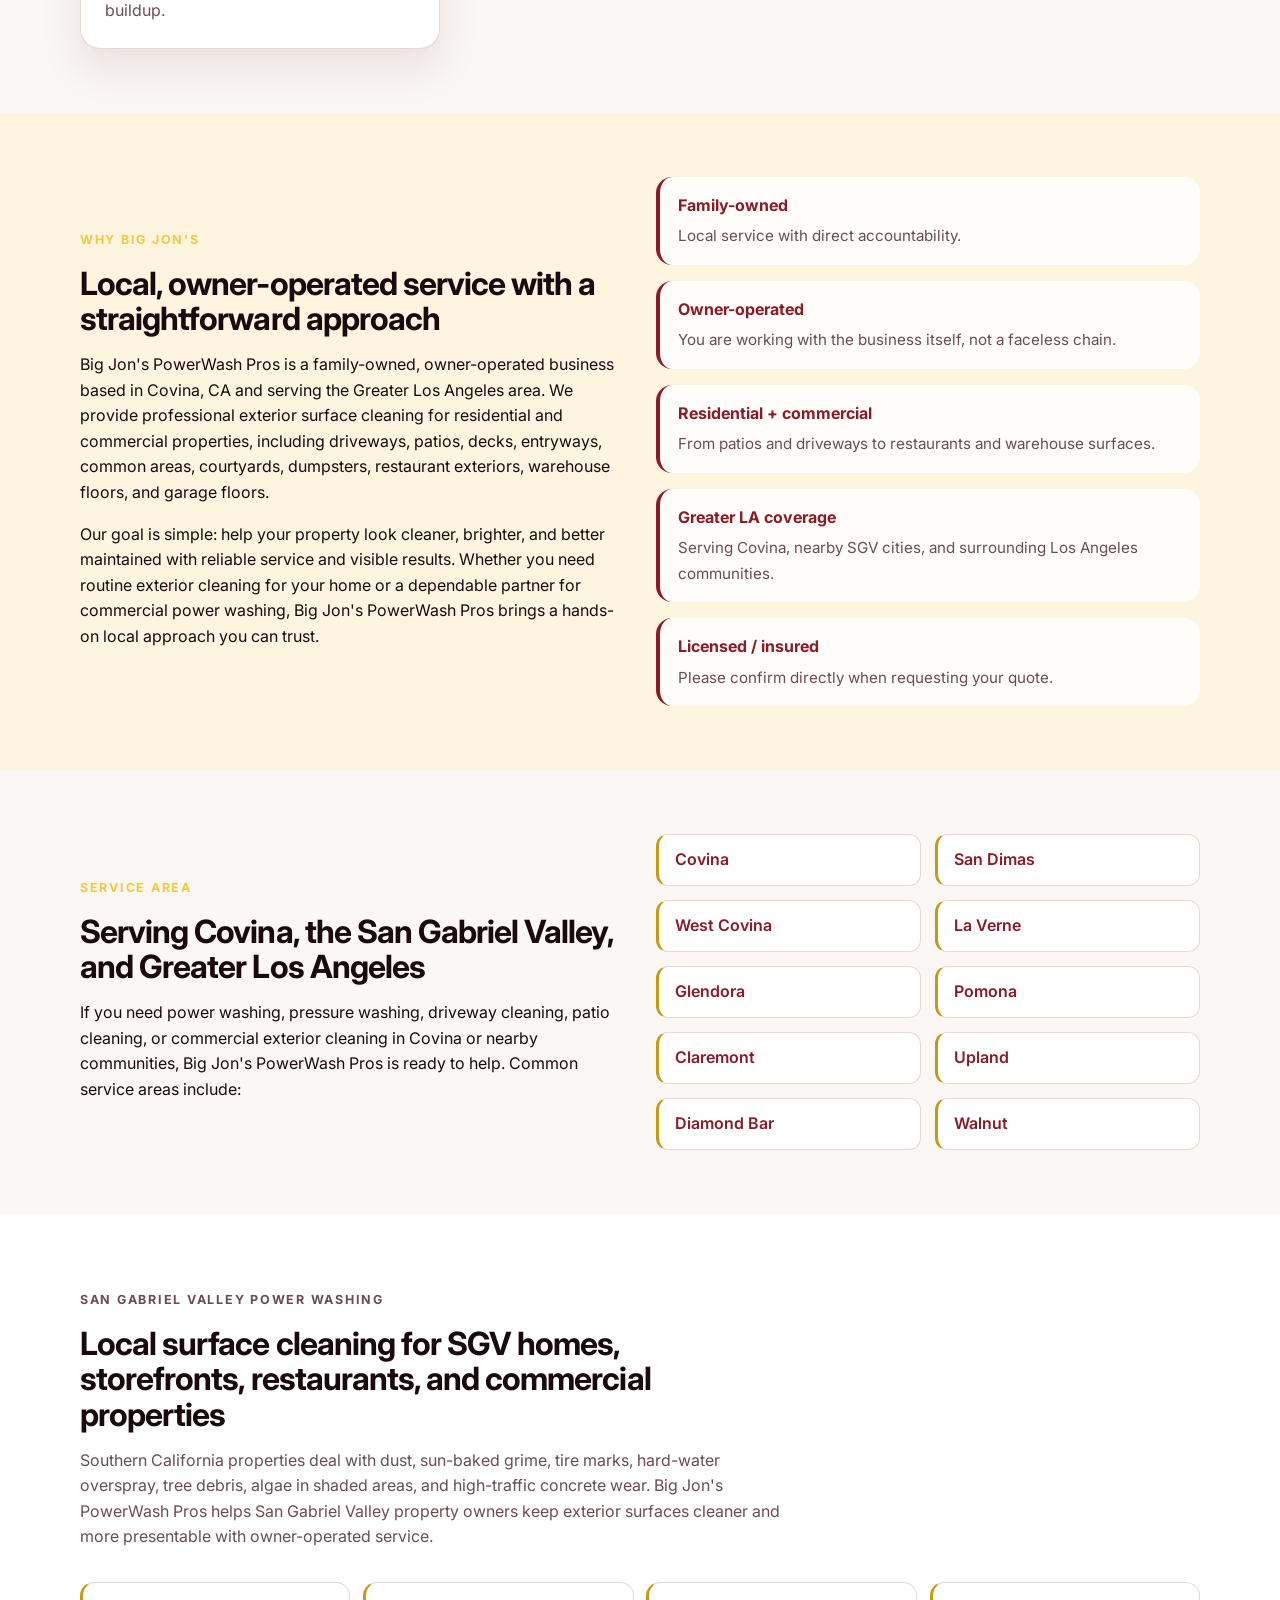
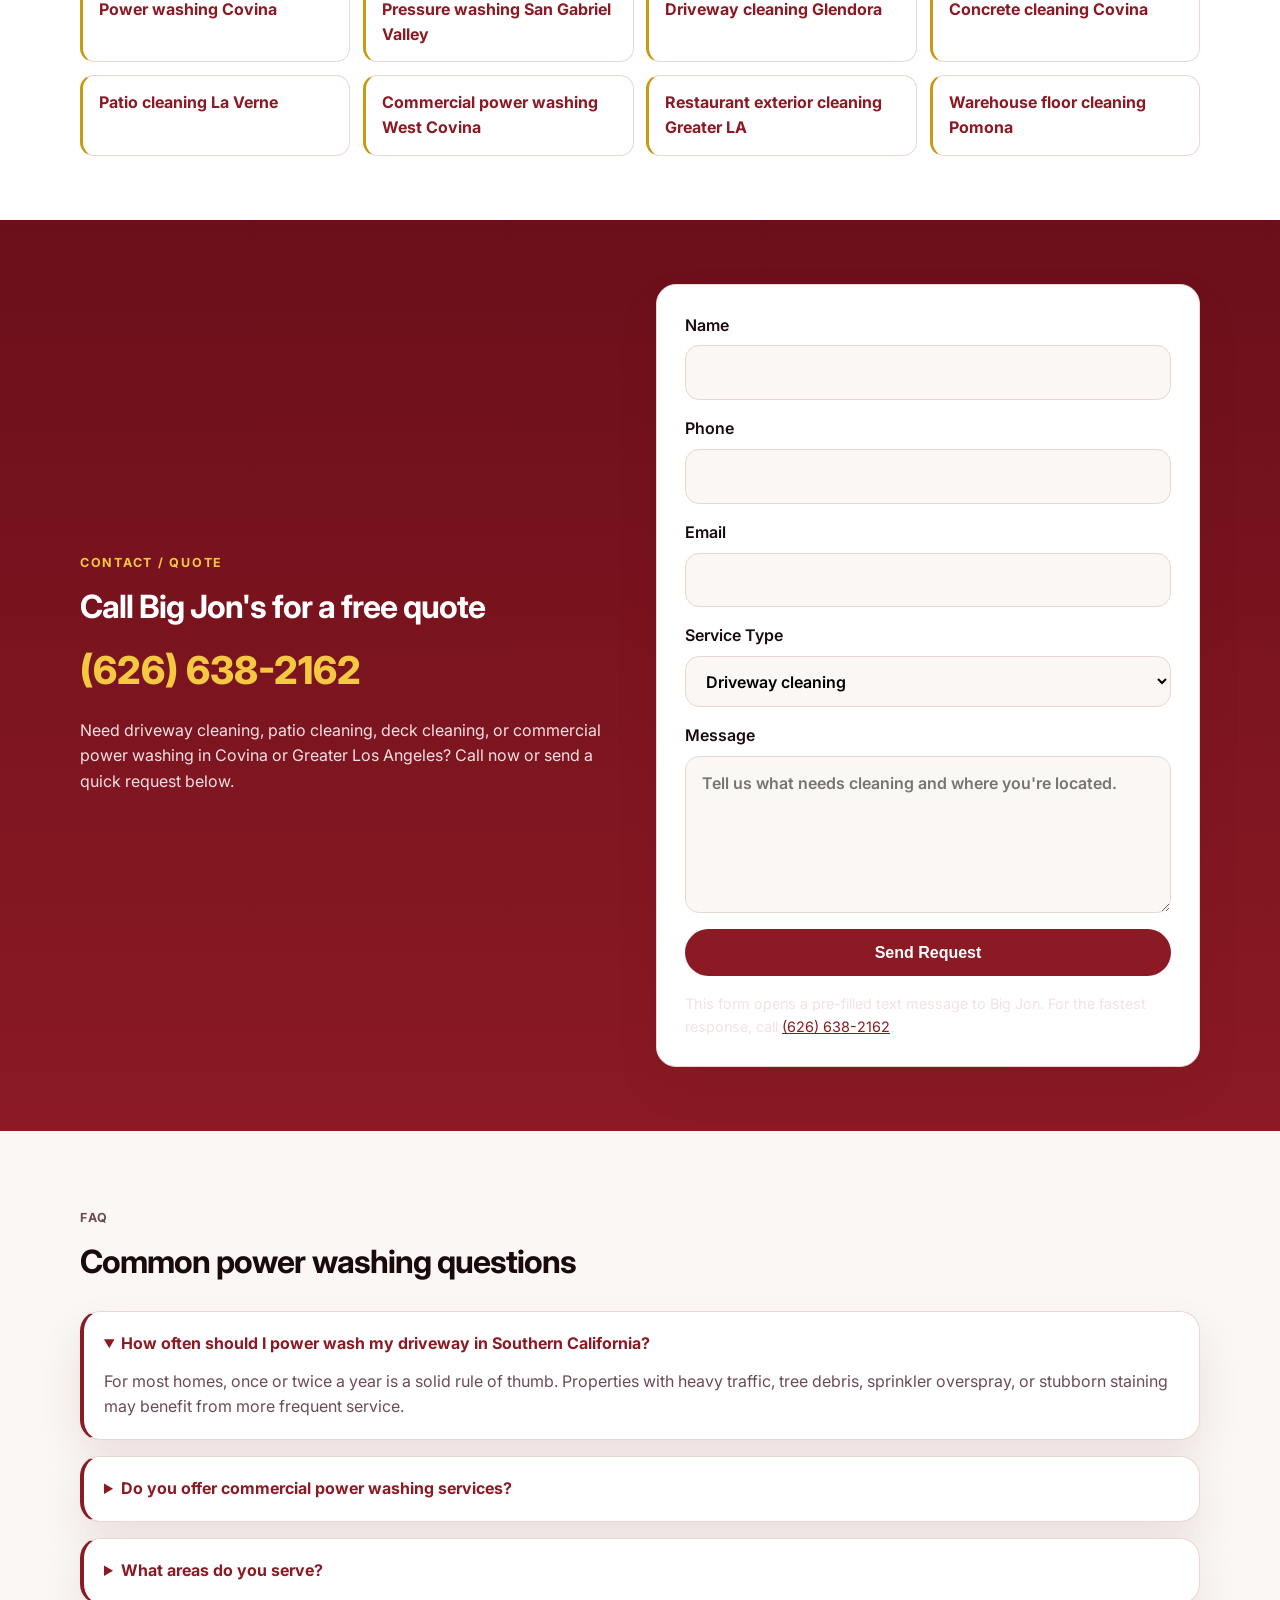
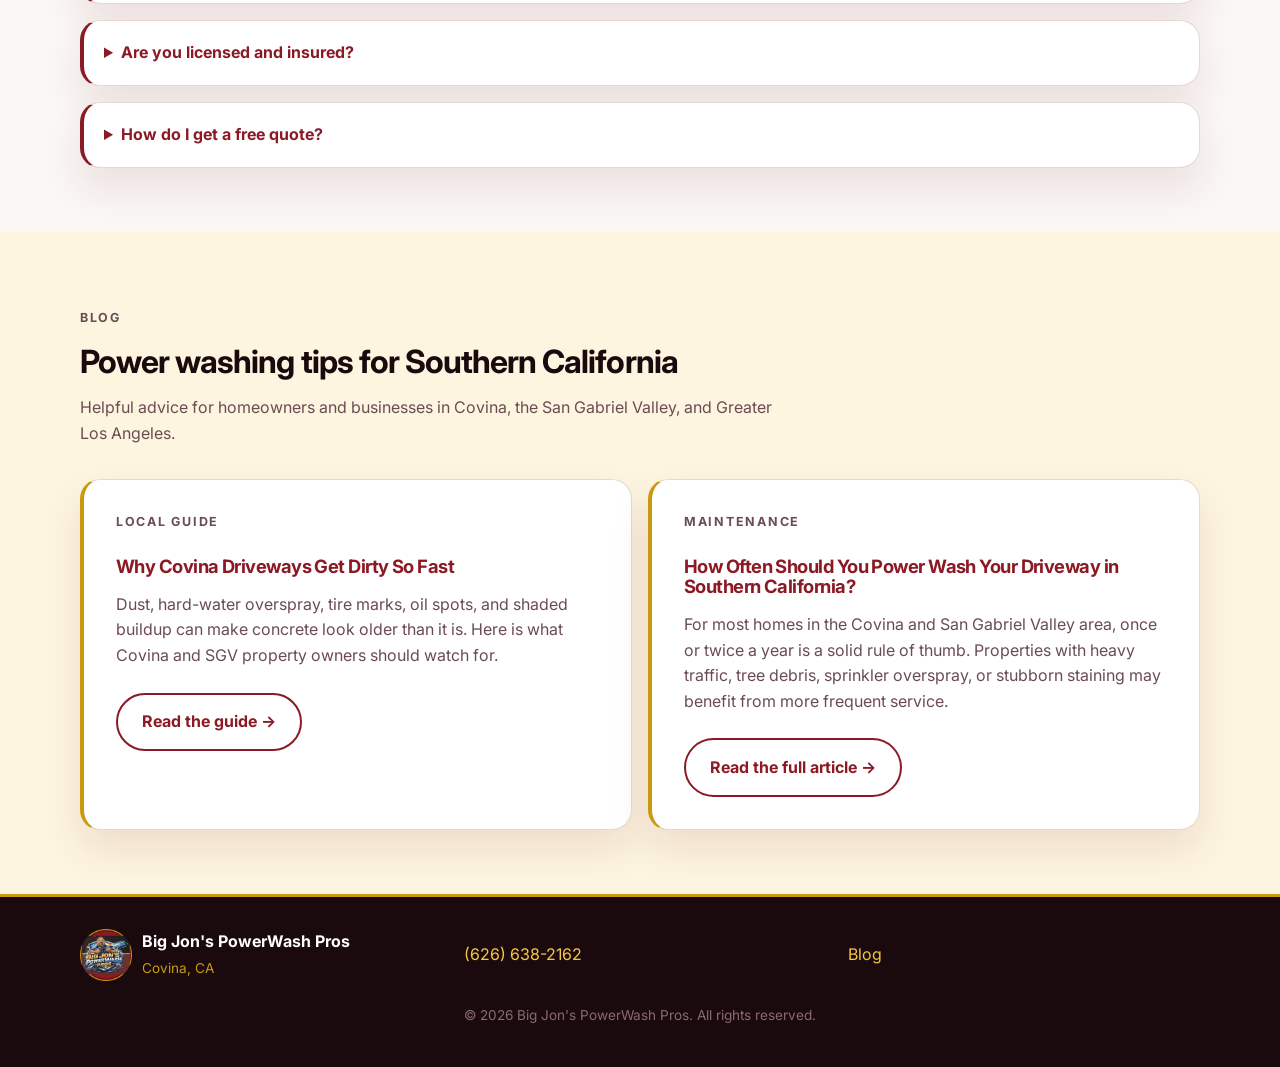
==== commit a3d0c4db: "Add Covina driveway cleaning blog post" ====
--- a/index.html
+++ b/index.html
@@ -281,7 +281,7 @@
           </details>
           <details>
             <summary>How do I get a free quote?</summary>
-            <p>Call <a href="tel:+16266382162">(626) 638-2162</a> for the fastest response, or use the contact form to open a pre-filled email request.</p>
+            <p>Call <a href="tel:+16266382162">(626) 638-2162</a> for the fastest response, or use the contact form to open a pre-filled text message.</p>
           </details>
         </div>
       </div>
@@ -293,11 +293,19 @@
           <h2>Power washing tips for Southern California</h2>
           <p>Helpful advice for homeowners and businesses in Covina, the San Gabriel Valley, and Greater Los Angeles.</p>
         </div>
-        <div class="blog-preview-card">
-          <p class="eyebrow">Maintenance</p>
-          <h3><a href="/blog/">How Often Should You Power Wash Your Driveway in Southern California?</a></h3>
-          <p>For most homes in the Covina and San Gabriel Valley area, once or twice a year is a solid rule of thumb. Properties with heavy traffic, tree debris, sprinkler overspray, or stubborn staining may benefit from more frequent service. Spring and early summer are the best times to schedule — before the hottest months arrive...</p>
-          <a class="button button-secondary" href="/blog/">Read the full article &rarr;</a>
+        <div class="blog-preview-grid">
+          <article class="blog-preview-card">
+            <p class="eyebrow">Local Guide</p>
+            <h3><a href="/blog/why-covina-driveways-get-dirty-fast/">Why Covina Driveways Get Dirty So Fast</a></h3>
+            <p>Dust, hard-water overspray, tire marks, oil spots, and shaded buildup can make concrete look older than it is. Here is what Covina and SGV property owners should watch for.</p>
+            <a class="button button-secondary" href="/blog/why-covina-driveways-get-dirty-fast/">Read the guide &rarr;</a>
+          </article>
+          <article class="blog-preview-card">
+            <p class="eyebrow">Maintenance</p>
+            <h3><a href="/blog/">How Often Should You Power Wash Your Driveway in Southern California?</a></h3>
+            <p>For most homes in the Covina and San Gabriel Valley area, once or twice a year is a solid rule of thumb. Properties with heavy traffic, tree debris, sprinkler overspray, or stubborn staining may benefit from more frequent service.</p>
+            <a class="button button-secondary" href="/blog/">Read the full article &rarr;</a>
+          </article>
         </div>
       </div>
     </section>
--- a/styles.css
+++ b/styles.css
@@ -139,15 +139,22 @@
 .blog-cta p { margin: 0 0 1rem; color: var(--text); }
 .blog-cta .button { background: var(--brand); }
 .blog-preview-section { background: var(--gold-pale); }
+.blog-preview-grid { display: grid; grid-template-columns: repeat(2, minmax(0,1fr)); gap: 1rem; }
 .blog-preview-card { background: var(--surface); border: 1px solid var(--line); border-radius: var(--radius); box-shadow: var(--shadow); padding: 2rem; max-width: 720px; border-left: 4px solid var(--gold); }
 .blog-preview-card h3 { margin: 0.5rem 0 1rem; }
 .blog-preview-card h3 a { color: var(--brand); text-decoration: none; }
 .blog-preview-card h3 a:hover { text-decoration: underline; }
 .blog-preview-card p { color: var(--muted); margin: 0 0 1.5rem; }
+.related-posts { border-top: 1px solid var(--line); margin-top: 2rem; padding-top: 1.5rem; }
+.related-posts h2 { font-size: 1.4rem; }
+.related-posts h2 a { color: var(--brand); text-decoration: none; }
+.related-posts h2 a:hover { text-decoration: underline; }
+.related-posts p { color: var(--muted); }
 
 /* ── Responsive ── */
 @media (max-width: 860px) {
   .hero-grid, .two-column, .card-grid, .footer-grid { grid-template-columns: 1fr; }
+  .blog-preview-grid { grid-template-columns: 1fr; }
   .nav { flex-direction: column; align-items: flex-start; }
   .city-list { grid-template-columns: 1fr; }
   .keyword-grid { grid-template-columns: 1fr; }
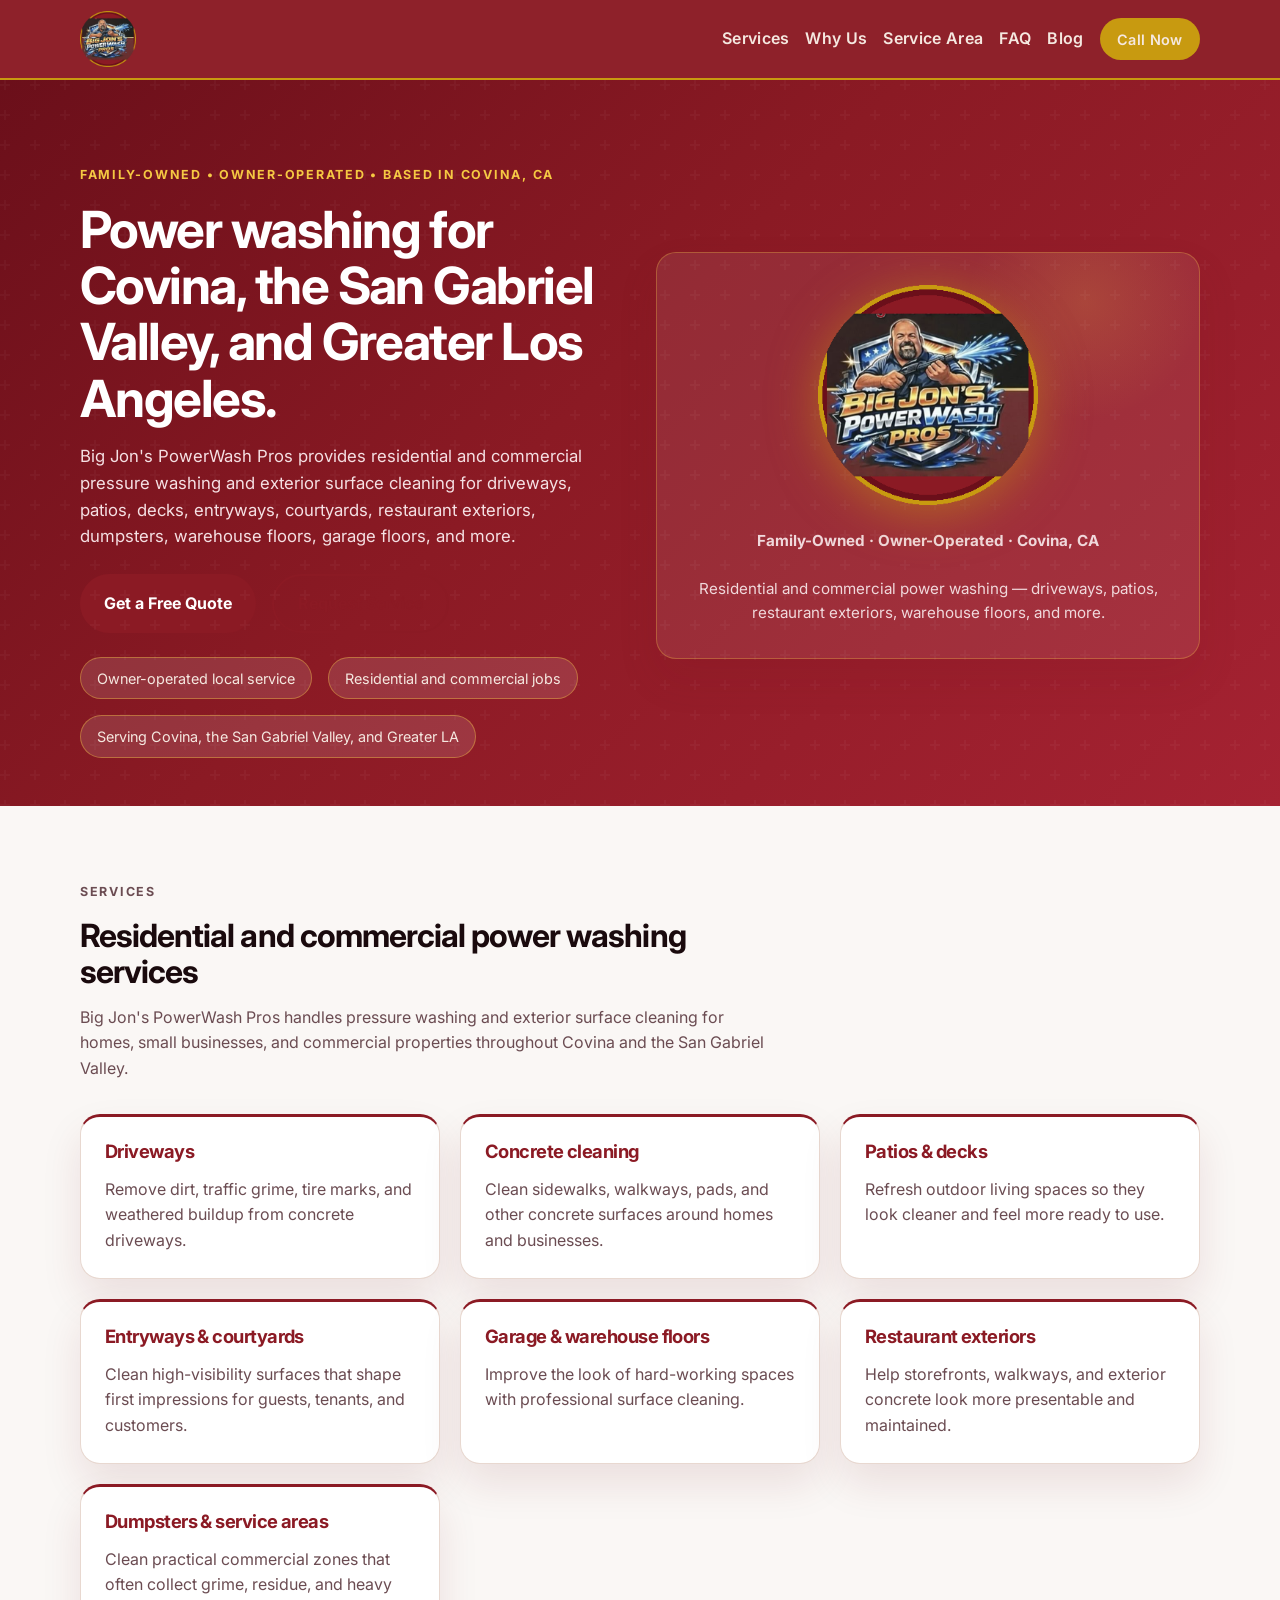
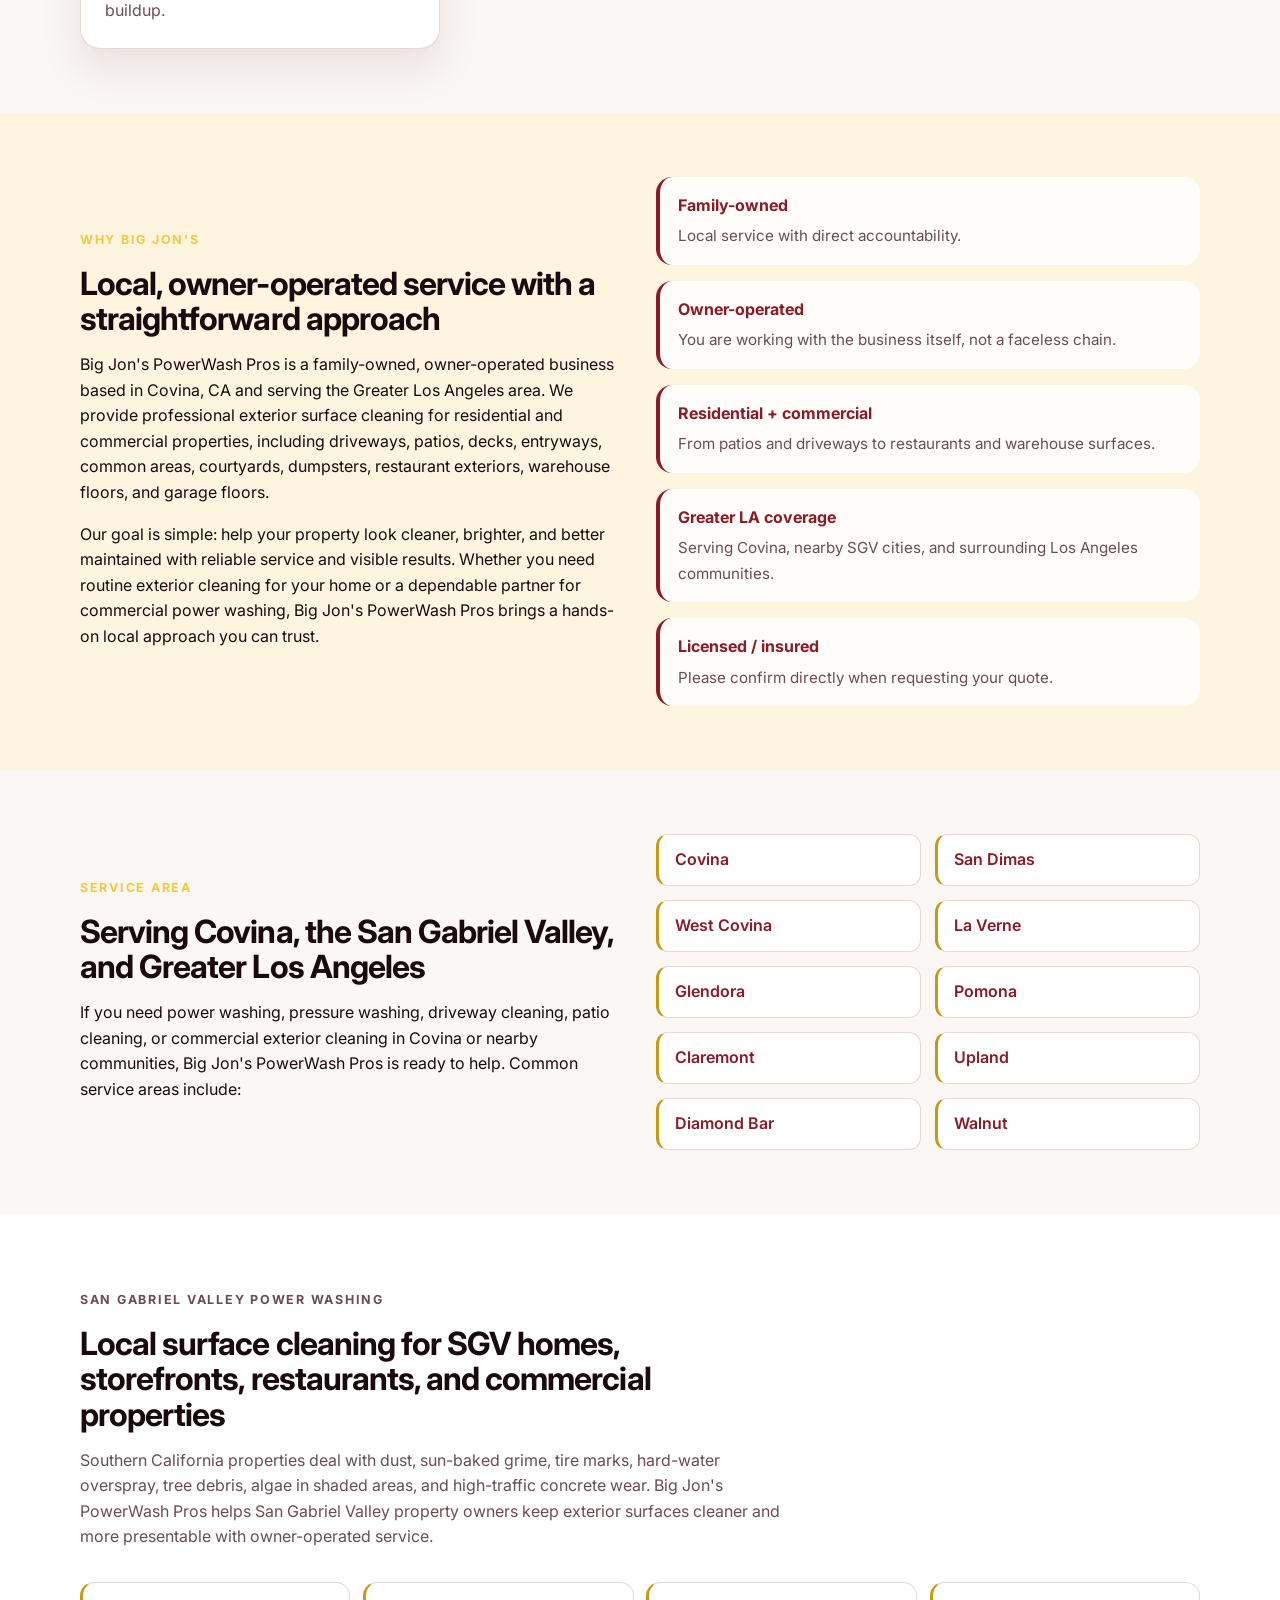
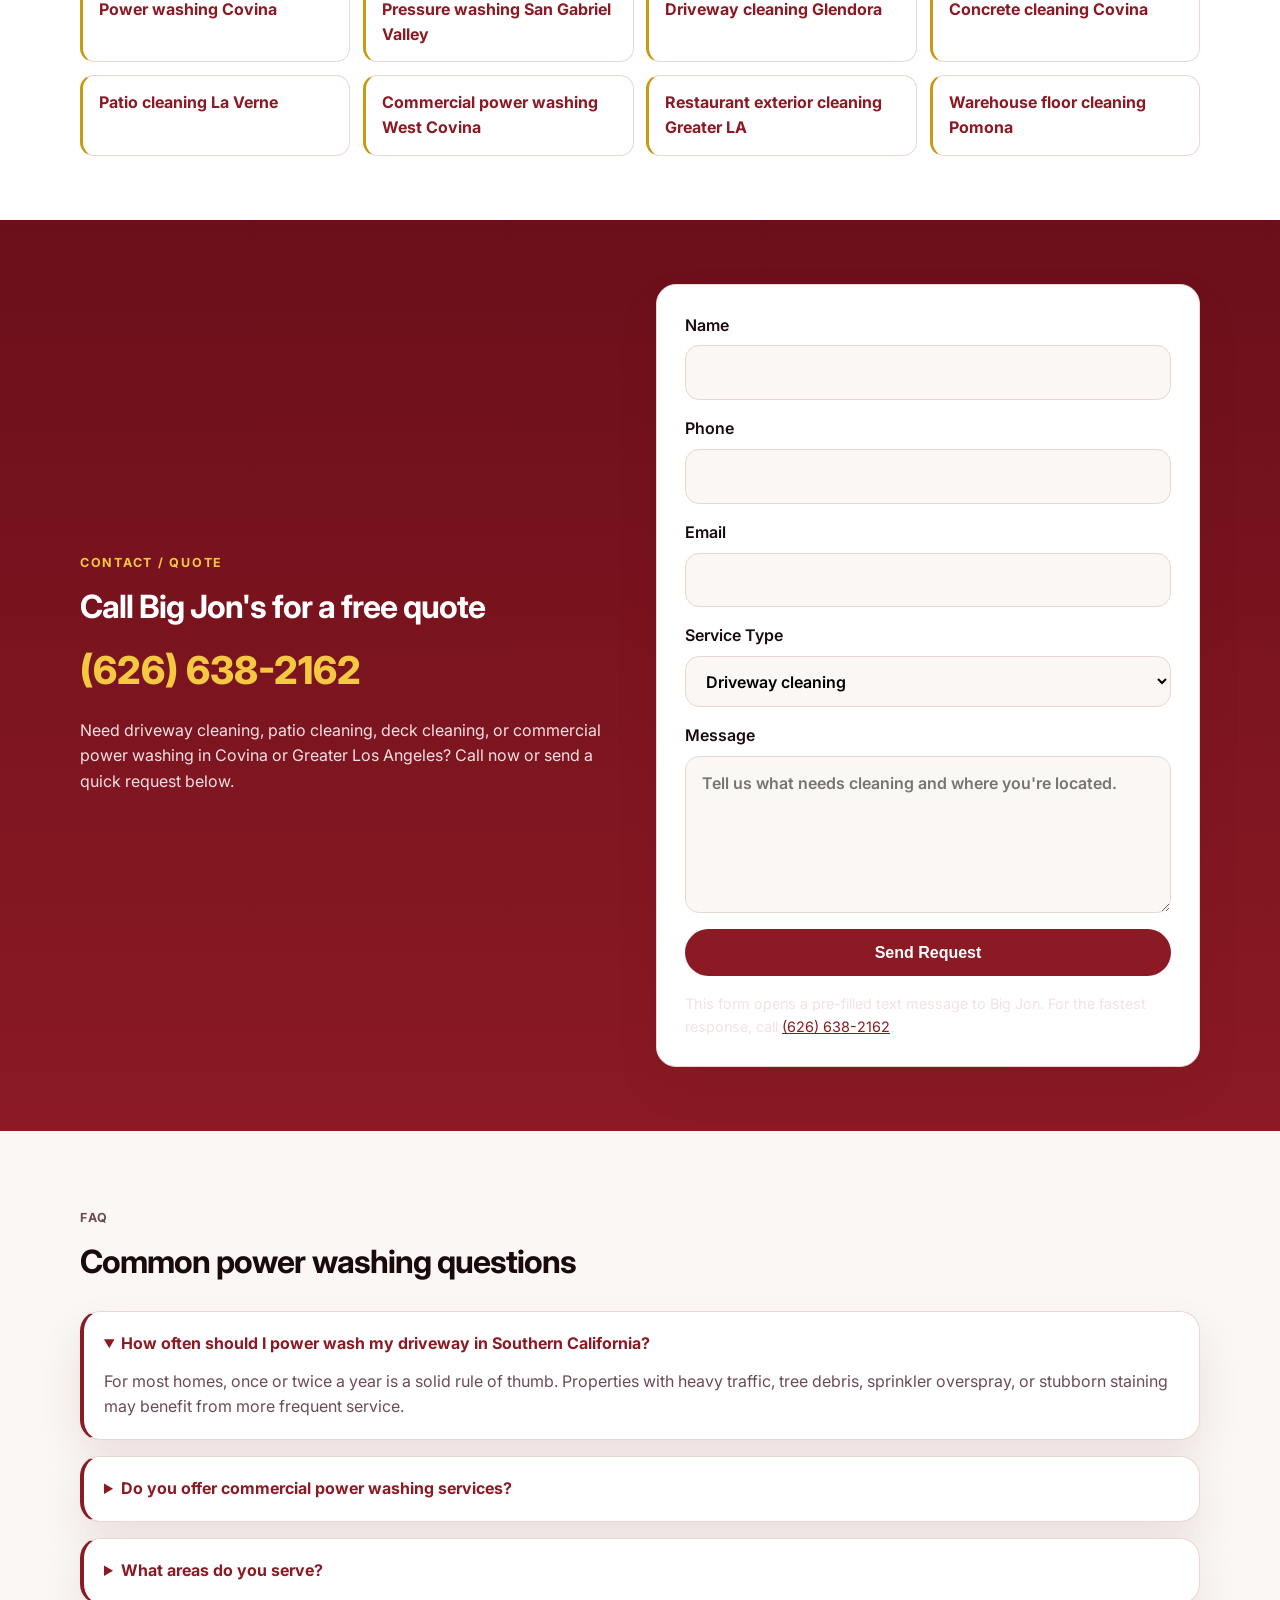
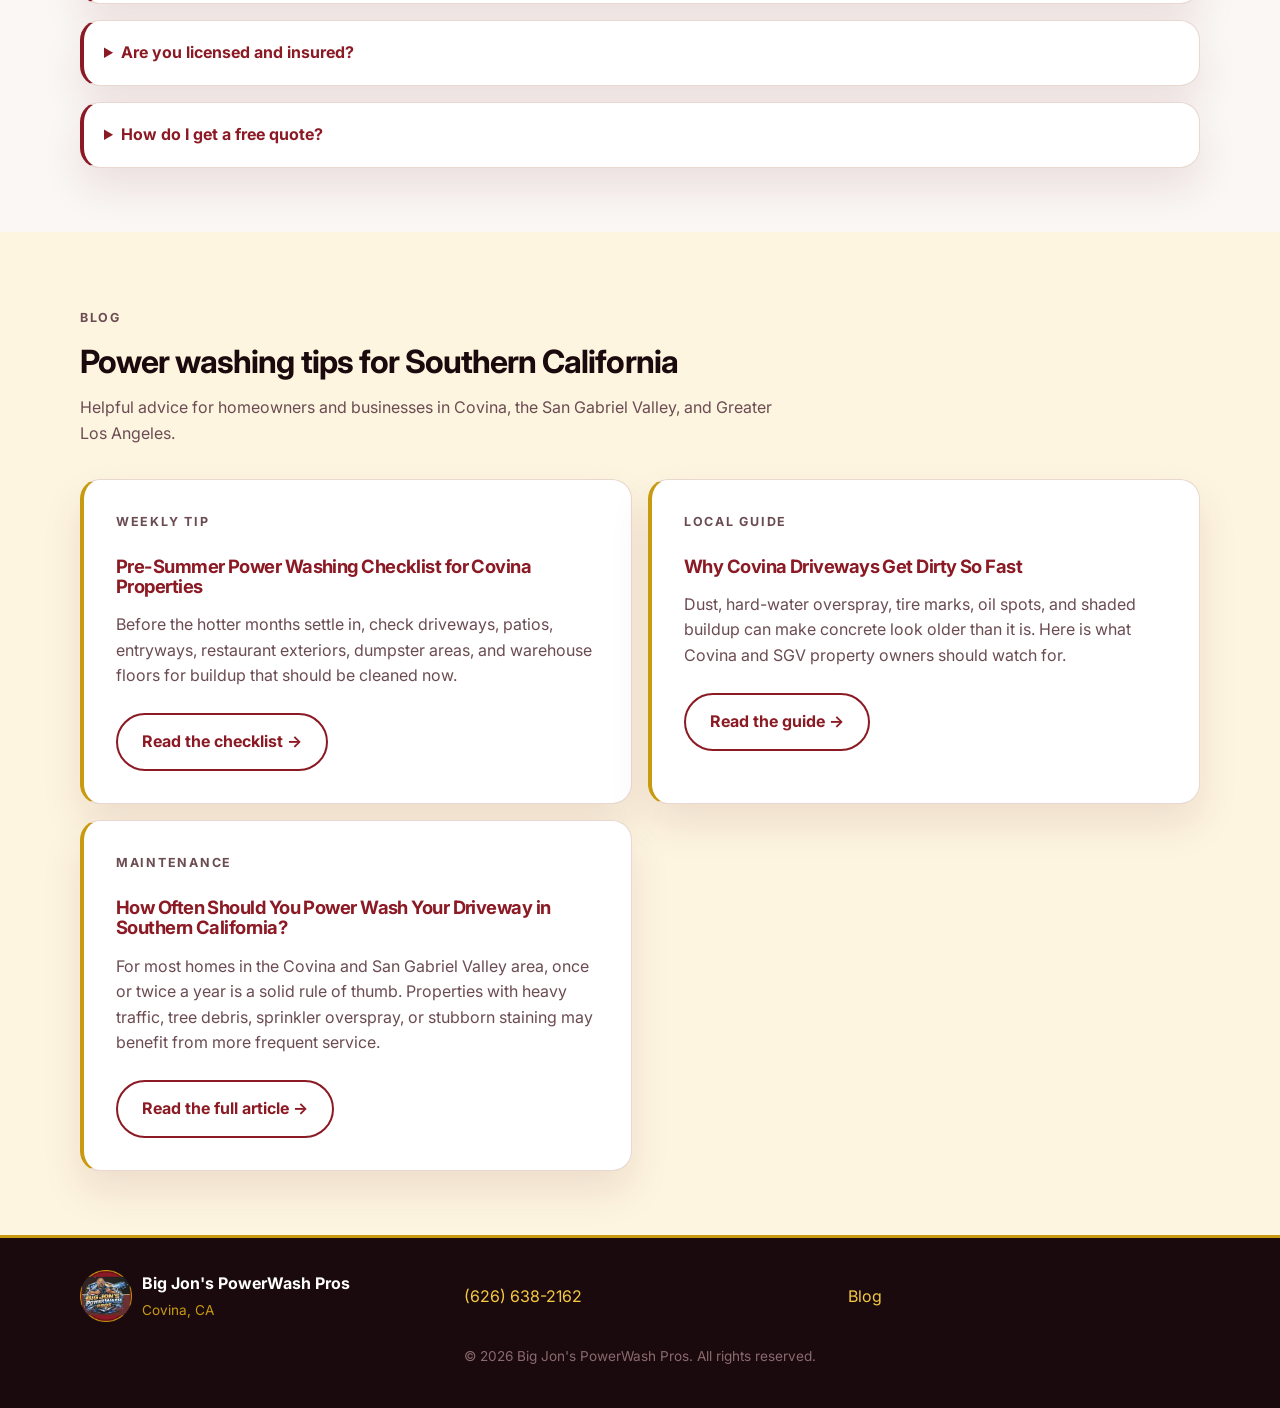
==== commit dc2577d7: "Add pre-summer power washing blog post" ====
--- a/index.html
+++ b/index.html
@@ -295,6 +295,12 @@
         </div>
         <div class="blog-preview-grid">
           <article class="blog-preview-card">
+            <p class="eyebrow">Weekly Tip</p>
+            <h3><a href="/blog/pre-summer-power-washing-checklist-covina/">Pre-Summer Power Washing Checklist for Covina Properties</a></h3>
+            <p>Before the hotter months settle in, check driveways, patios, entryways, restaurant exteriors, dumpster areas, and warehouse floors for buildup that should be cleaned now.</p>
+            <a class="button button-secondary" href="/blog/pre-summer-power-washing-checklist-covina/">Read the checklist &rarr;</a>
+          </article>
+          <article class="blog-preview-card">
             <p class="eyebrow">Local Guide</p>
             <h3><a href="/blog/why-covina-driveways-get-dirty-fast/">Why Covina Driveways Get Dirty So Fast</a></h3>
             <p>Dust, hard-water overspray, tire marks, oil spots, and shaded buildup can make concrete look older than it is. Here is what Covina and SGV property owners should watch for.</p>
